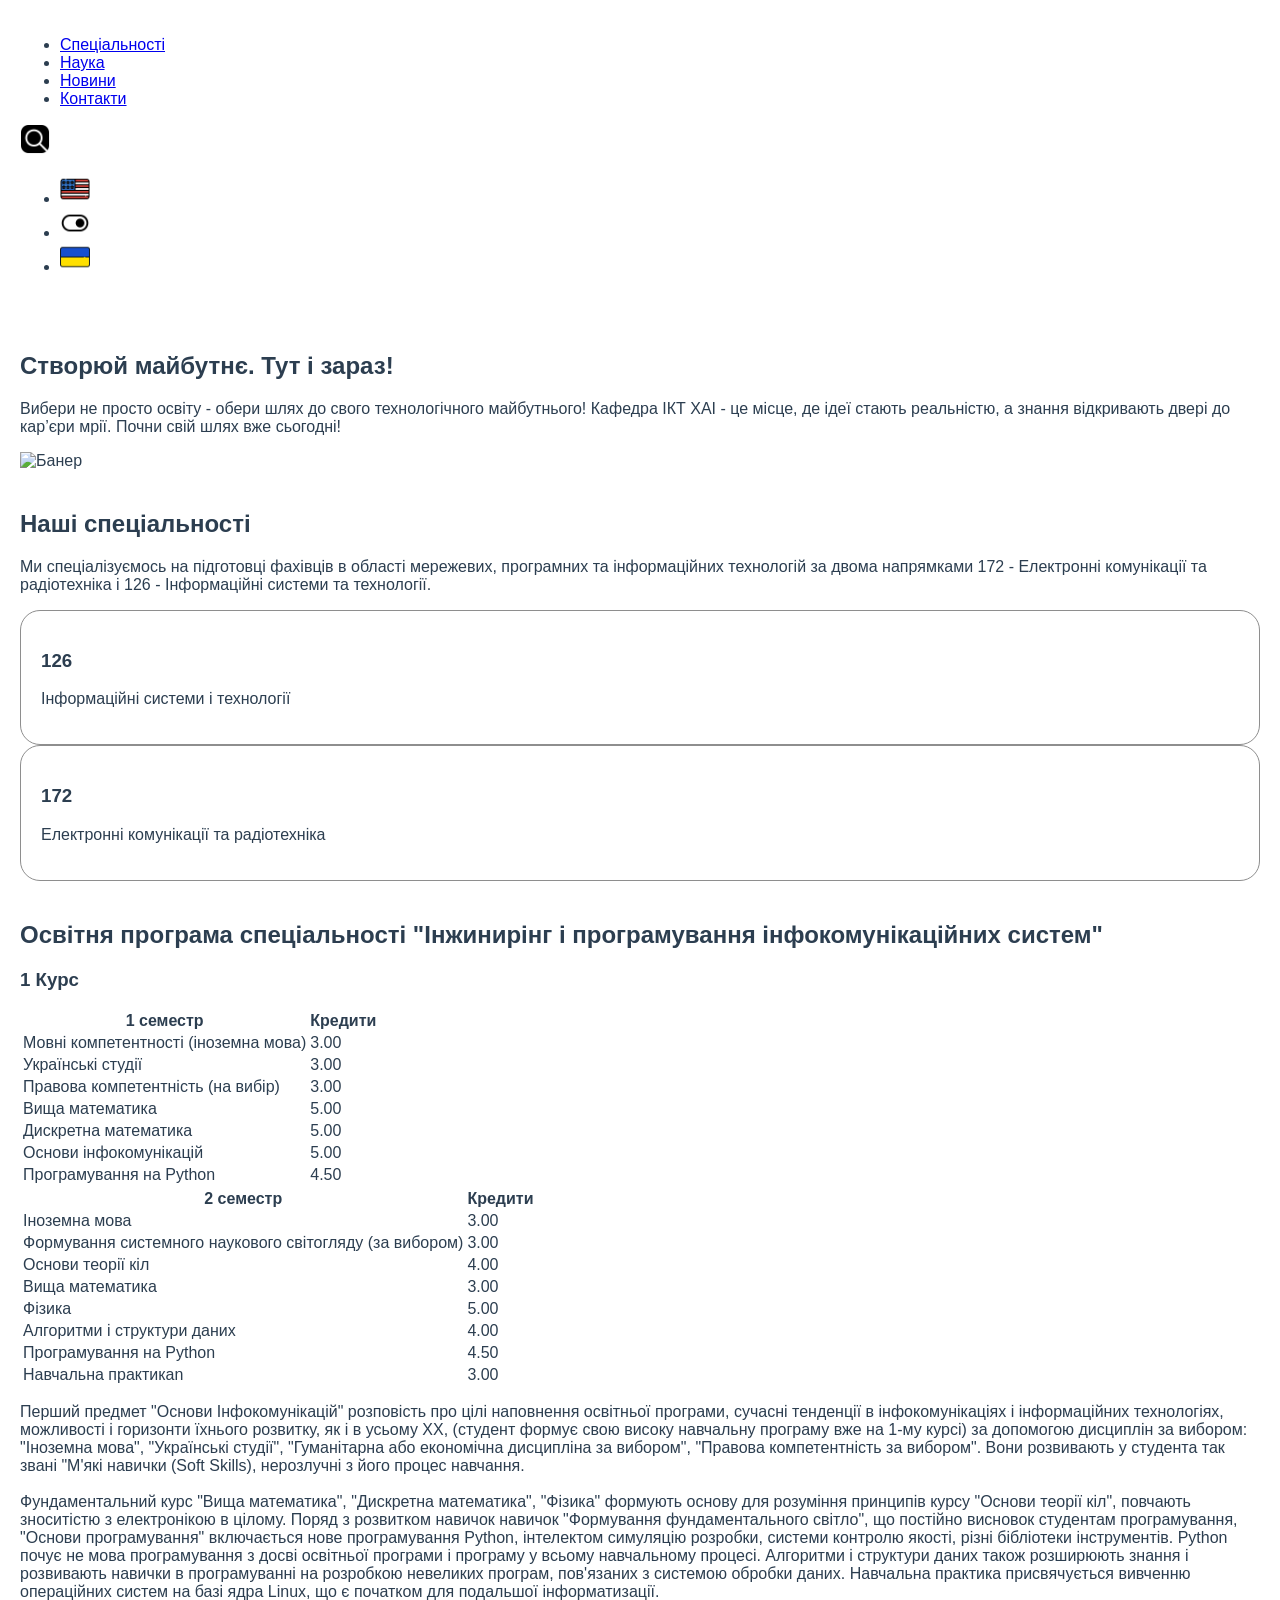
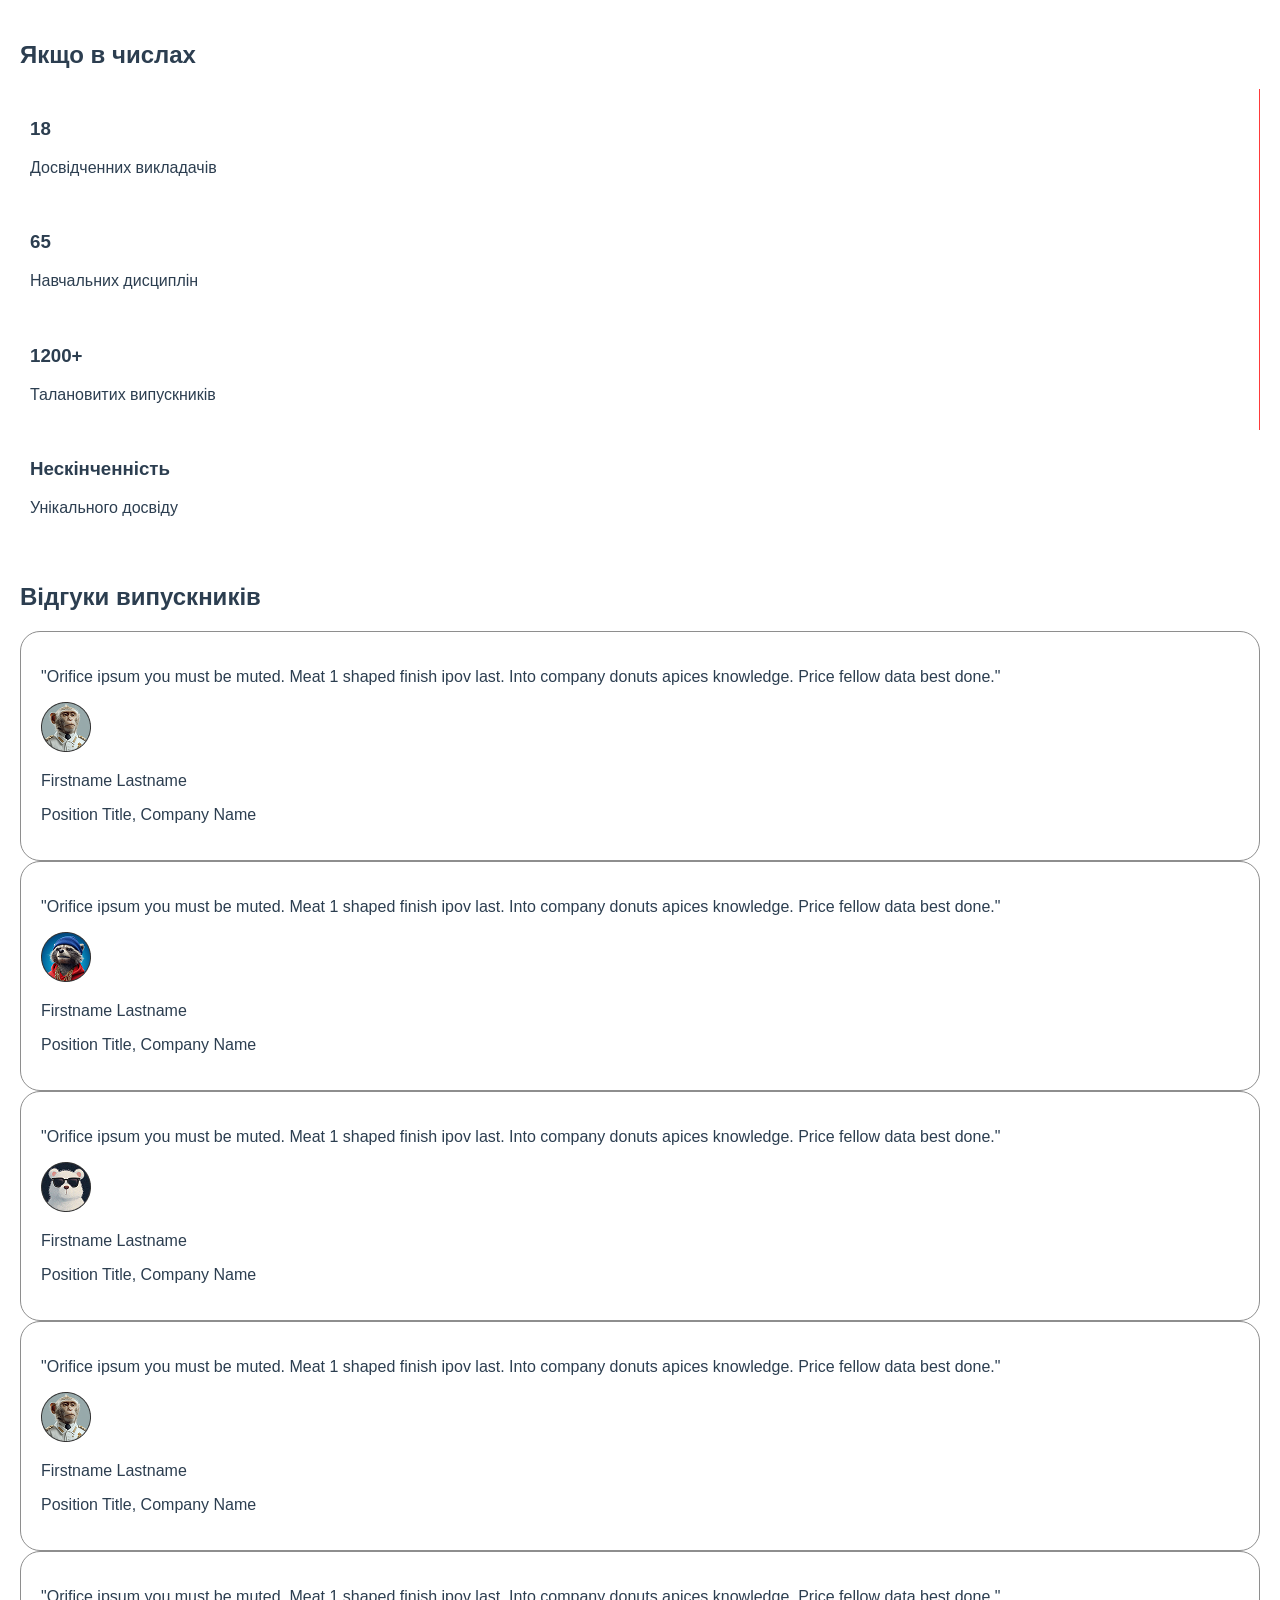
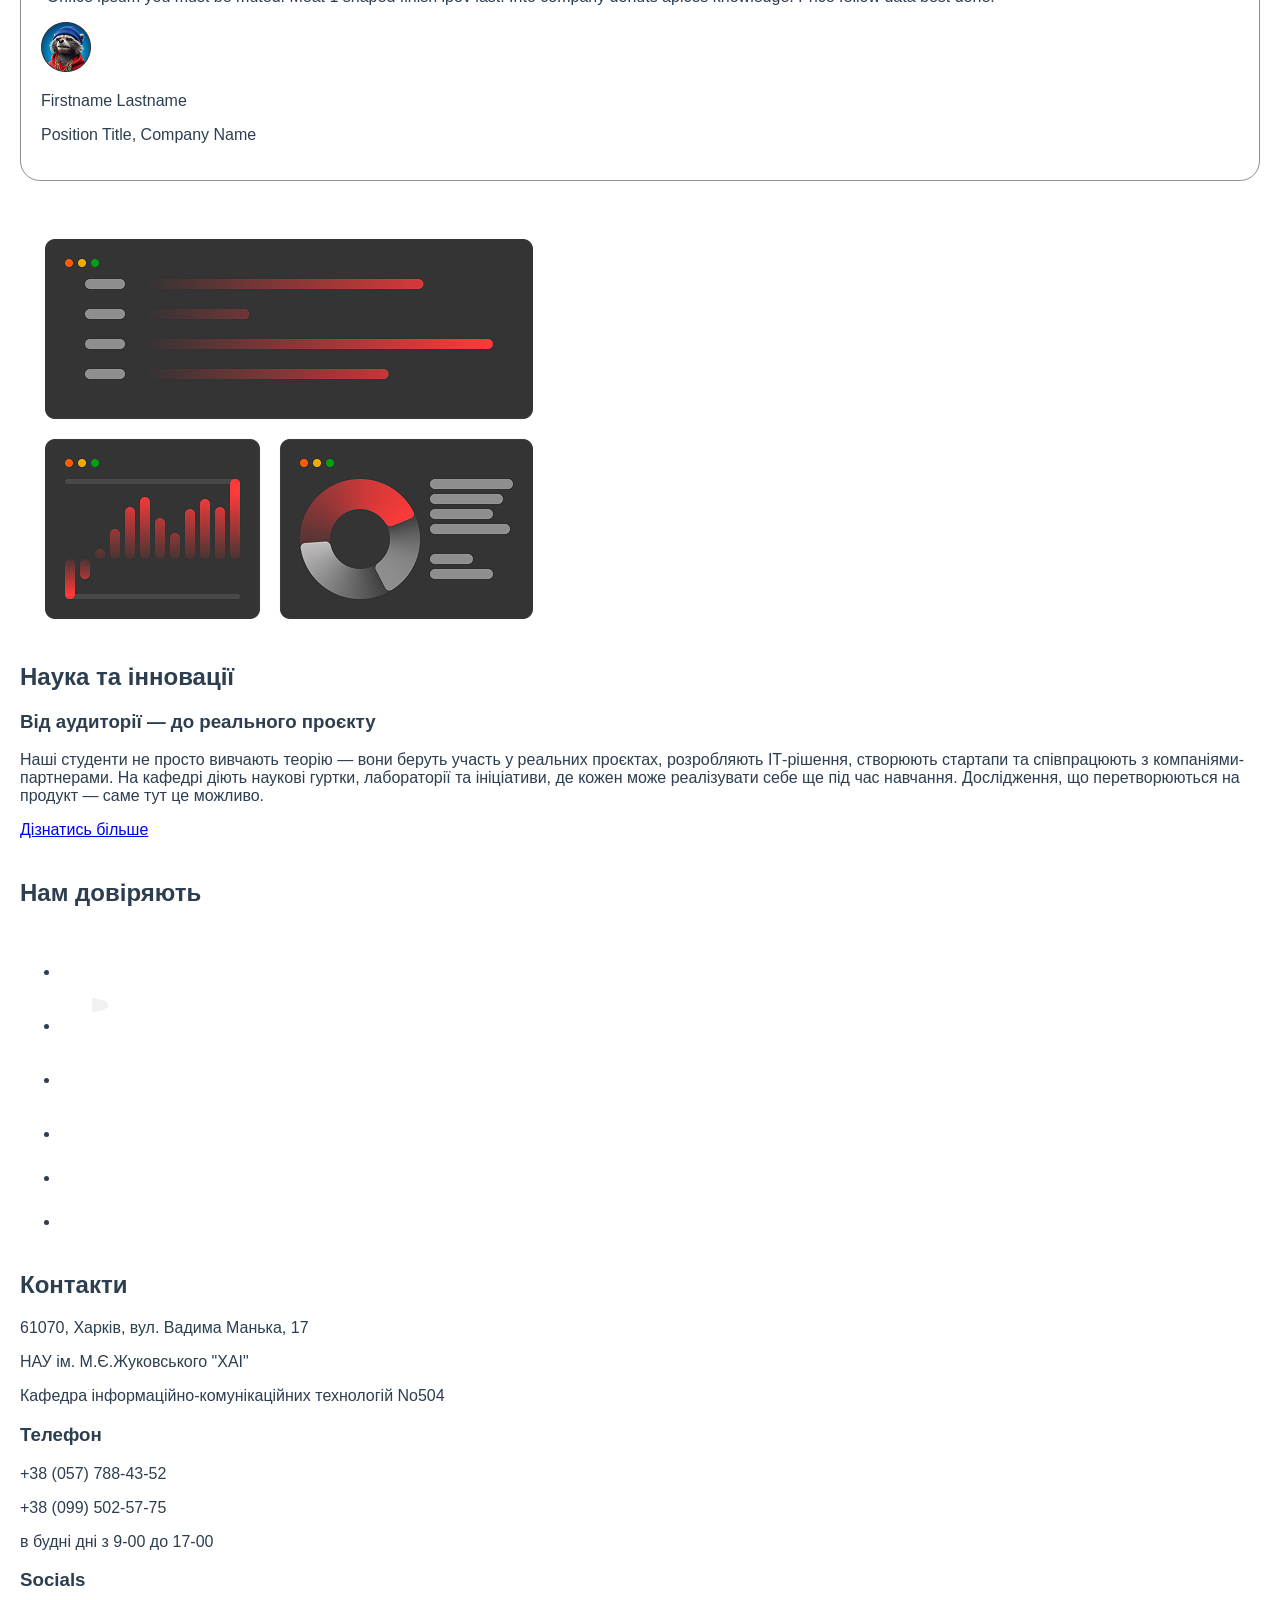
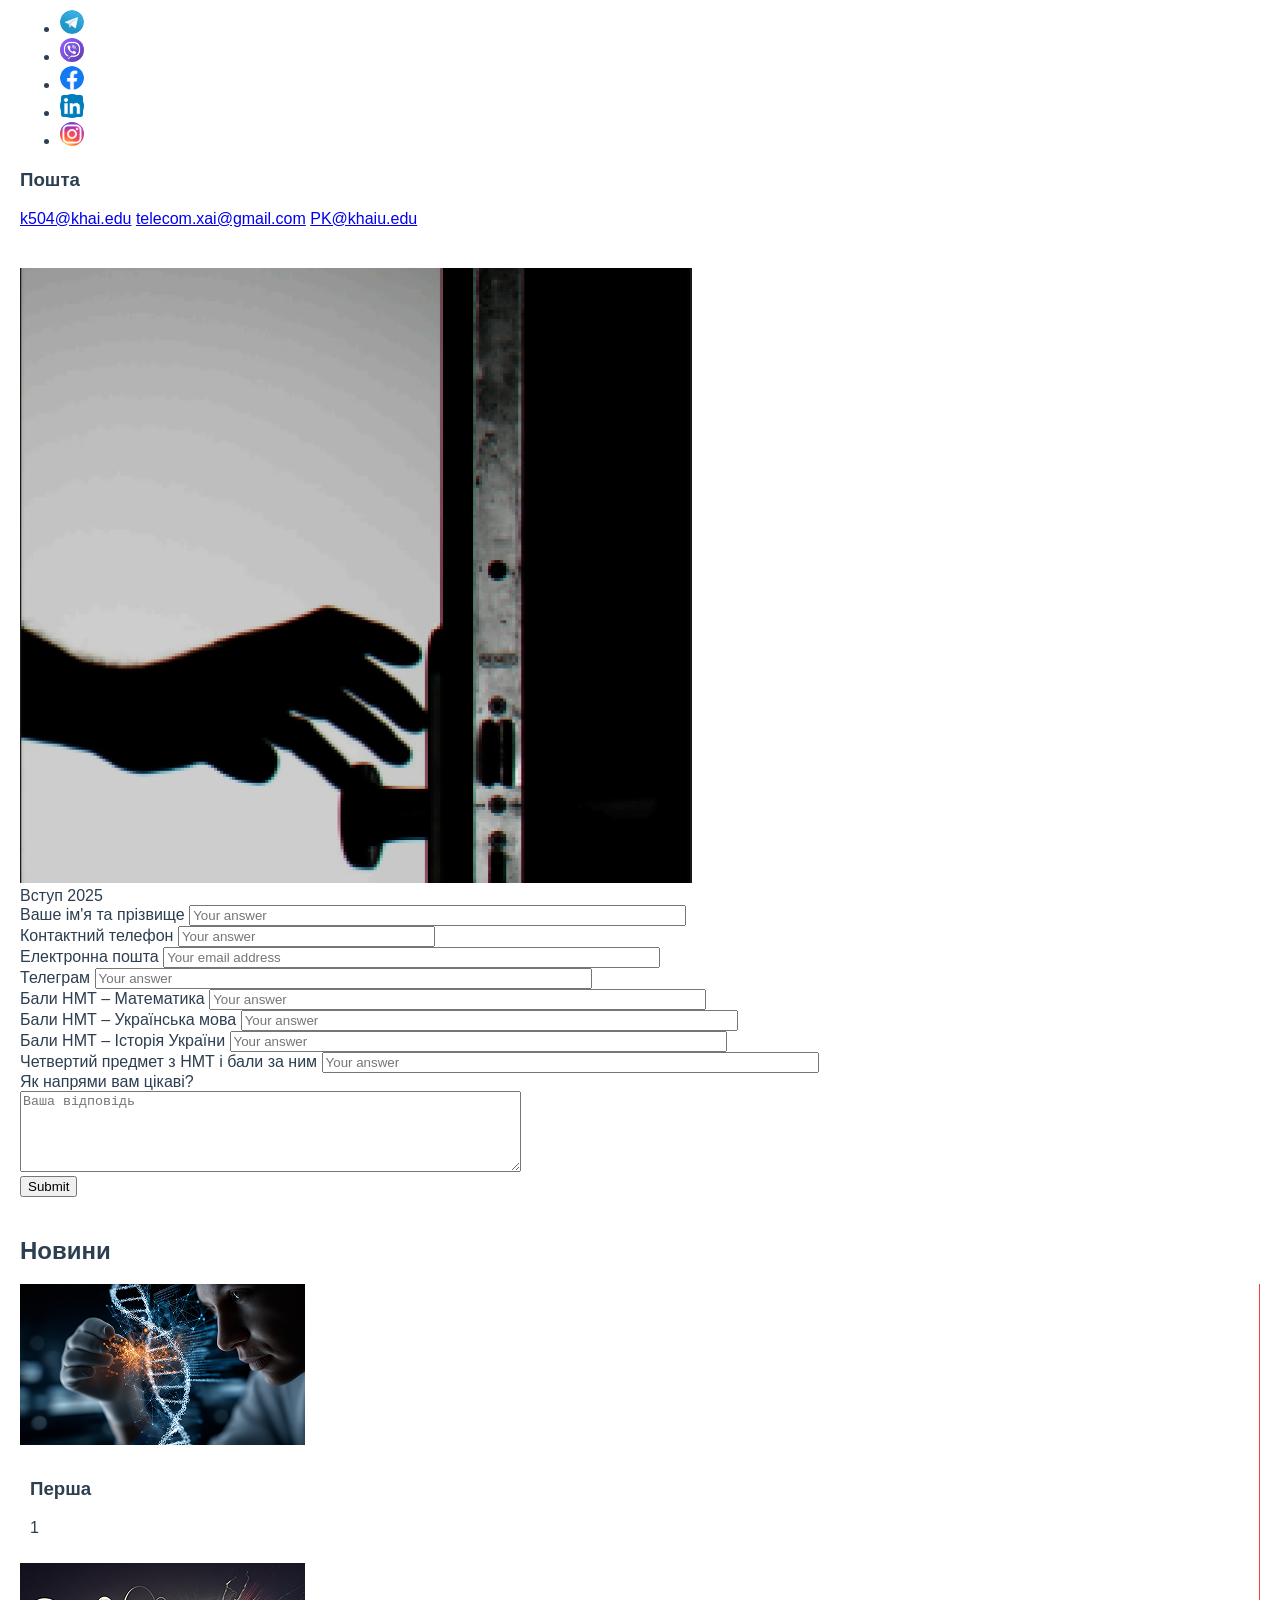
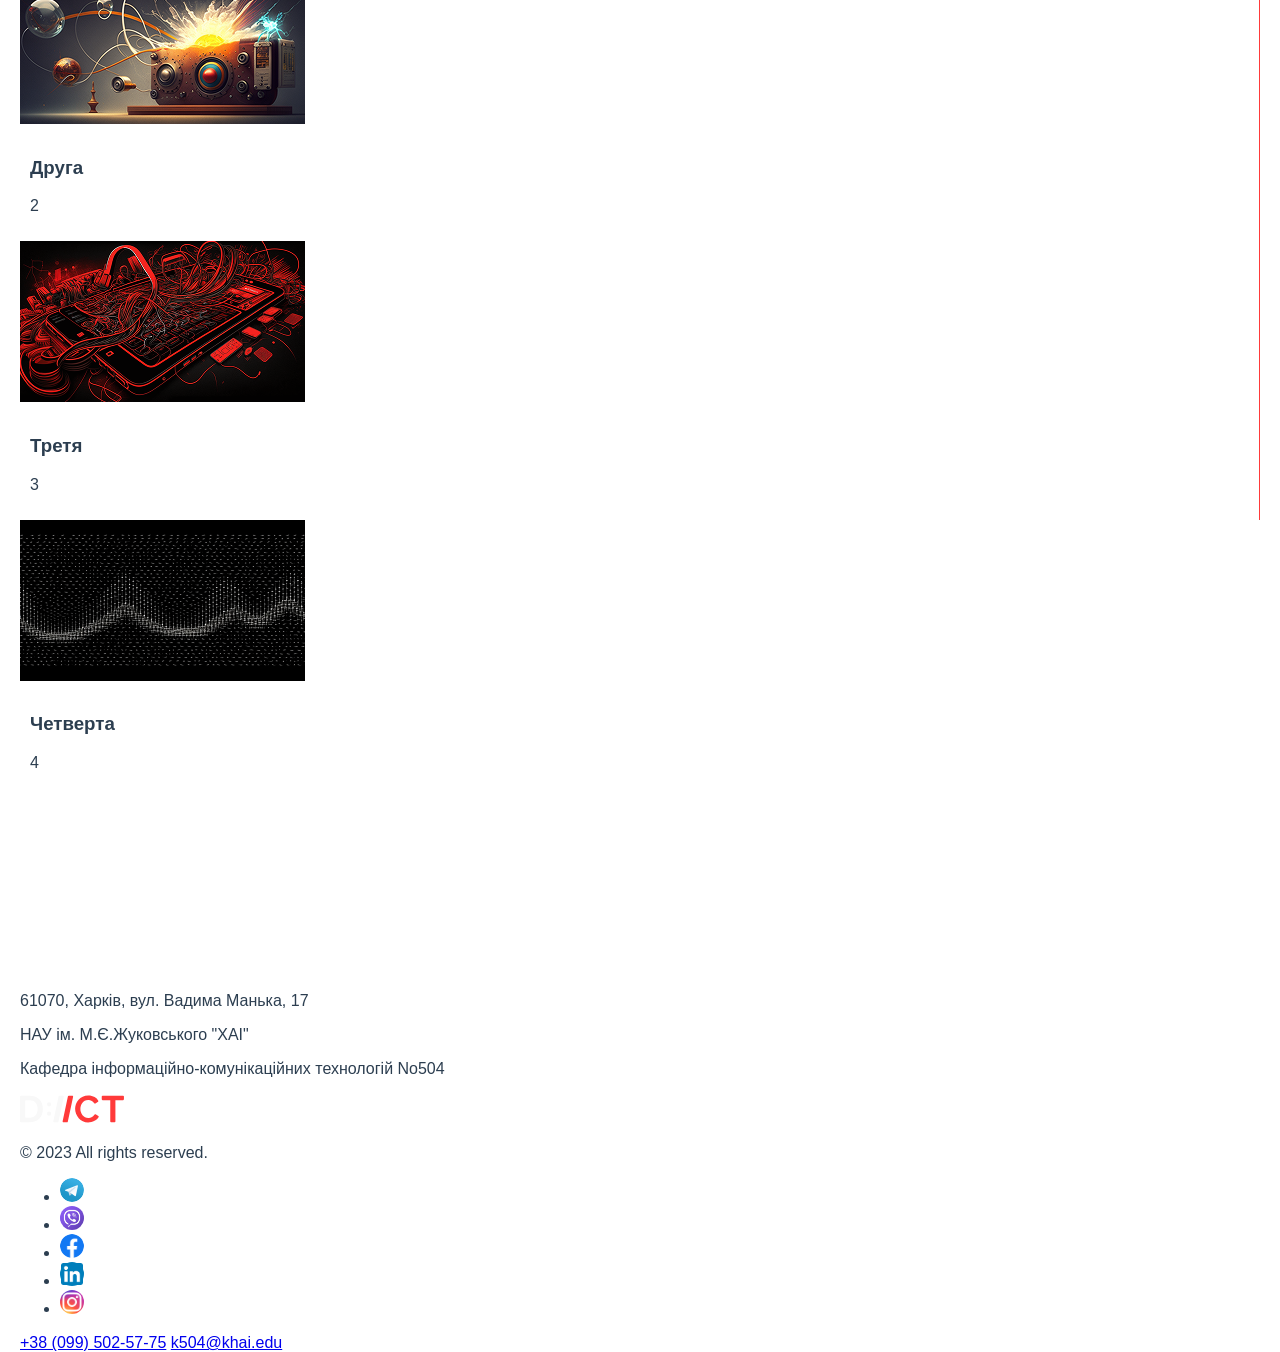
==== index.html @ bdfa3688 "SASS structure implenemted" ====
<!doctype html>
<html lang="en">
<head>
    <meta charset="UTF-8">
    <meta name="viewport"
          content="width=device-width, user-scalable=no, initial-scale=1.0, maximum-scale=1.0, minimum-scale=1.0">
    <meta http-equiv="X-UA-Compatible" content="ie=edge">
    <title>Homepage | Department of Information and Communication Technologies </title>
<!--    <link rel="stylesheet" href="css/style.css">-->
    <link rel="stylesheet" href="css/main.css">
</head>
<body>
    <header>
        <nav class="main-nav">
            <ul class="nav-menu">
                <li class="nav-item"><a href="#specialties">Спеціальності</a></li>
                <li class="nav-item"><a href="#science">Наука</a></li>
                <li class="nav-item"><a href="#news">Новини</a></li>
                <li class="nav-item"><a href="#contact">Контакти</a></li>
            </ul>
        </nav>
        <div class="header-controls">
            <img src="images/search.png" alt="Пошук" title="Пошук" class="icon-search" width="30" height="30">
            <div class="language-switcher">
                <ul class="language-switcher">
                    <li class="eng"><a href="#"><img src="images/eng.png" alt="Англійська" title="Англійська" class="lang-eng" width="30" height="30"></a></li>
                    <li class="switcher"><a href="#"><img src="images/toggle.png" alt="Перемикач" title="Перемикач" class="lang-button" width="30" height="30"></a></li>
                    <li class="ukr"><a href="#"><img src="images/ukr.png" alt="Українська" title="Українська" class="lang-ukr" width="30" height="30"></a></li>
                </ul>
            </div>
        </div>
    </header>
    <script src="js/main.js"></script>
    <main>
        <section id="banner" class="banner-section">
            <h1 class="banner-title">Створюй майбутнє. Тут і зараз!</h1>
            <p class="banner-text">
                Вибери не просто освіту - обери шлях до свого технологічного майбутнього!
                Кафедра ІКТ ХАІ - це місце, де ідеї
                стають реальністю, а знання відкривають двері до кар’єри мрії. Почни свій
                шлях вже сьогодні!
            </p>
            <img src="images/banner.png" alt="Банер" title="Банер" class="banner-image">
        </section>

        <section id="specialties" class="specialties-section">
            <h2 class="section-title">Наші спеціальності</h2>
            <p class="section-text">
                Ми спеціалізуємось на підготовці фахівців в області мережевих, програмних
                та інформаційних технологій за двома
                напрямками 172 - Електронні комунікації та радіотехніка і 126 -
                Інформаційні системи та технології.
            </p>
            <div class="cards-wrapper">
                <div class="card">
                    <h3 class="specialty-number">126</h3>
                    <p class="specialty-name">Інформаційні системи і технології</p>
                </div>
                <div class="card">
                    <h3 class="specialty-number">172</h3>
                    <p class="specialty-name">Електронні комунікації та радіотехніка</p>
                </div>
            </div>
        </section>

        <section id="program" class="program-section">
            <h2>Освітня програма спеціальності "Інжинирінг і програмування інфокомунікаційних систем"</h2>
            <h3>1 Курс</h3>
            <div class="table-wrapper">
                <table>
                    <thead>
                    <tr>
                        <th>1 семестр</th>
                        <th>Кредити</th>
                    </tr>
                    </thead>
                    <tbody>
                        <tr>
                            <td>Мовні компетентності (іноземна мова)</td>
                            <td>3.00</td>
                        </tr>
                        <tr>
                            <td>Українські студії</td>
                            <td>3.00</td>
                        </tr>
                        <tr>
                            <td>Правова компетентність (на вибір)</td>
                            <td>3.00</td>
                        </tr>
                        <tr>
                            <td>Вища математика</td>
                            <td>5.00</td>
                        </tr>
                        <tr>
                            <td>Дискретна математика</td>
                            <td>5.00</td>
                        </tr>
                        <tr>
                            <td>Основи інфокомунікацій</td>
                            <td>5.00</td>
                        </tr>
                        <tr>
                            <td>Програмування на Python</td>
                            <td>4.50</td>
                        </tr>
                    </tbody>
                </table>
                <table>
                    <thead>
                    <tr>
                        <th>2 семестр</th>
                        <th>Кредити</th>
                    </tr>
                    </thead>
                    <tbody>
                    <tr>
                        <td>Іноземна мова</td>
                        <td>3.00</td>
                    </tr>
                    <tr>
                        <td>Формування системного наукового світогляду (за вибором)</td>
                        <td>3.00</td>
                    </tr>
                    <tr>
                        <td>Основи теорії кіл</td>
                        <td>4.00</td>
                    </tr>
                    <tr>
                        <td>Вища математика</td>
                        <td>3.00</td>
                    </tr>
                    <tr>
                        <td>Фізика</td>
                        <td>5.00</td>
                    </tr>
                    <tr>
                        <td>Алгоритми і структури даних</td>
                        <td>4.00</td>
                    </tr>
                    <tr>
                        <td>Програмування на Python</td>
                        <td>4.50</td>
                    </tr>
                    <tr>
                        <td>Навчальна практикаn</td>
                        <td>3.00</td>
                    </tr>
                    </tbody>
                </table>
            </div>
            <div class="program-text-wrapper">
                <p> Перший предмет "Основи Інфокомунікацій" розповість про цілі наповнення освітньої програми,
                    сучасні тенденції в інфокомунікаціях і інформаційних технологіях, можливості і горизонти їхнього
                    розвитку, як і в усьому ХХ, (студент формує свою високу навчальну програму вже на 1-му курсі) за
                    допомогою дисциплін за вибором: "Іноземна мова", "Українські студії", "Гуманітарна або економічна
                    дисципліна за вибором", "Правова компетентність за вибором". Вони розвивають у студента так звані
                    "М'які навички (Soft Skills), нерозлучні з його процес навчання.
                    <br><br>
                    Фундаментальний курс "Вища математика", "Дискретна математика", "Фізика" формують
                    основу для розуміння принципів курсу "Основи теорії кіл", повчають зноситістю з
                    електронікою в цілому. Поряд з розвитком навичок навичок "Формування фундаментального світло",
                    що постійно висновок студентам програмування, "Основи програмування" включається нове
                    програмування Python, інтелектом симуляцію розробки, системи контролю якості, різні
                    бібліотеки інструментів. Python почує не мова програмування з досві освітньої
                    програми і програму у всьому навчальному процесі. Алгоритми і структури даних також
                    розширюють знання і розвивають навички в програмуванні на розробкою невеликих програм,
                    пов'язаних з системою обробки даних. Навчальна практика присвячується вивченню
                    операційних систем на базі ядра Linux, що є початком для подальшої інформатизації.
            </div>
        </section>

        <section id="in-numbers" class="in-numbers-section">
            <h2 class="section-title">Якщо в числах</h2>
            <div class="cards-wrapper">
                <div class="card">
                    <h3 class="in-number-value">18</h3>
                    <p class="in-number-text">Досвідченних викладачів</p>
                </div>
                <div class="card">
                    <h3 class="in-number-value">65</h3>
                    <p class="in-number-text">Навчальних дисциплін</p>
                </div>
                <div class="card">
                    <h3 class="in-number-value">1200+</h3>
                    <p class="in-number-text">Талановитих випускників</p>
                </div>
                <div class="card">
                    <h3 class="in-number-value">Нескінченність</h3>
                    <p class="in-number-text">Унікального досвіду</p>
                </div>
            </div>
        </section>

        <section id="testimonials" class="testimonials-section">
            <h2 class="section-title">Відгуки випускників</h2>
            <div class="cards-wrapper">
                <div class="card">
                    <p class="review-text">"Orifice ipsum you must be muted. Meat 1 shaped finish ipov last. Into company donuts apices knowledge. Price fellow data best done."</p>
                    <div class="reviewer-info">
                        <img src="images/feedback-1.png" alt="Аватар 1" class="reviewer-avatar">
                        <div class="reviewer-details">
                            <p class="reviewer-name">Firstname Lastname</p>
                            <p class="reviewer-position">Position Title, Company Name</p>
                        </div>
                    </div>
                </div>
                <div class="card">
                    <p class="review-text">"Orifice ipsum you must be muted. Meat 1 shaped finish ipov last. Into company donuts apices knowledge. Price fellow data best done."</p>
                    <div class="reviewer-info">
                        <img src="images/feedback-2.png" alt="Аватар 2" class="reviewer-avatar">
                        <div class="reviewer-details">
                            <p class="reviewer-name">Firstname Lastname</p>
                            <p class="reviewer-position">Position Title, Company Name</p>
                        </div>
                    </div>
                </div>
                <div class="card">
                    <p class="review-text">"Orifice ipsum you must be muted. Meat 1 shaped finish ipov last. Into company donuts apices knowledge. Price fellow data best done."</p>
                    <div class="reviewer-info">
                        <img src="images/feedback-3.png" alt="Аватар 3" class="reviewer-avatar">
                        <div class="reviewer-details">
                            <p class="reviewer-name">Firstname Lastname</p>
                            <p class="reviewer-position">Position Title, Company Name</p>
                        </div>
                    </div>
                </div>
                <div class="card">
                    <p class="review-text">"Orifice ipsum you must be muted. Meat 1 shaped finish ipov last. Into company donuts apices knowledge. Price fellow data best done."</p>
                    <div class="reviewer-info">
                        <img src="images/feedback-1.png" alt="Аватар 4" class="reviewer-avatar">
                        <div class="reviewer-details">
                            <p class="reviewer-name">Firstname Lastname</p>
                            <p class="reviewer-position">Position Title, Company Name</p>
                        </div>
                    </div>
                </div>
                <div class="card">
                    <p class="review-text">"Orifice ipsum you must be muted. Meat 1 shaped finish ipov last. Into company donuts apices knowledge. Price fellow data best done."</p>
                    <div class="reviewer-info">
                        <img src="images/feedback-2.png" alt="Аватар 5" class="reviewer-avatar">
                        <div class="reviewer-details">
                            <p class="reviewer-name">Firstname Lastname</p>
                            <p class="reviewer-position">Position Title, Company Name</p>
                        </div>
                    </div>
                </div>

            </div>
        </section>

        <section id="science" class="science-section">
            <div class="image-container">
                <img src="images/science.png" alt="science" class="science-image">
            </div>
            <div class="science-container">
                <h2 class="section-title">Наука та інновації</h2>
                <h3 class="section-subtitle">Від аудиторії — до реального проєкту</h3>
                <p class="section-text">
                    Наші студенти не просто вивчають теорію — вони беруть участь у реальних
                    проєктах, розробляють ІТ-рішення,
                    створюють стартапи та співпрацюють з компаніями-партнерами. На кафедрі
                    діють наукові гуртки, лабораторії та
                    ініціативи, де кожен може реалізувати себе ще під час навчання.
                    Дослідження, що перетворюються на продукт —
                    саме тут це можливо.
                </p>
                <div class="cta-button-container">
                    <a href="index.html">Дізнатись більше</a>
                </div>
            </div>
        </section>

        <section id="trust-us" class="trust-us-section">
            <h2 class="section-title">Нам довіряють</h2>
            <ul class="trust-us-logos">
                <li><a href><img src="images/nix.svg" alt="nix logo" title="Логотип nix"></a></li>
                <li><a href><img src="images/sigma.svg" alt="sigma logo" title="Логотип sigma"></a></li>
                <li><a href><img src="images/gl.svg" alt="gl logo" title="Логотип gl"></a></li>
                <li><a href><img src="images/epam.svg" alt="epam logo" title="Логотип epam"></a></li>
                <li><a href><img src="images/softserve.svg" alt="softserve logo" title="Логотип softserve"></a></li>
                <li><a href><img src="images/dataart.svg" alt="dataart logo" title="Логотип dataart"></a></li>
            </ul>
        </section>

        <section id="contact" class="contact-section">
            <h2 class="section-title">Контакти</h2>
            <div class="contact-container">
                <div class="address">
                    <p>61070, Харків, вул. Вадима Манька, 17</p>
                    <p>НАУ ім. М.Є.Жуковського "ХАІ"</p>
                    <p>Кафедра інформаційно-комунікаційних технологій No504</p>
                </div>
                <div class="contact-details">
                    <div class="phones">
                        <h3 class="contact-heading">Телефон</h3>
                        <p>+38 (057) 788-43-52</p>
                        <p>+38 (099) 502-57-75</p>
                        <p>в будні дні з 9-00 до 17-00</p>
                    </div>
                    <div class="social">
                        <h3 class="contact-heading">Socials</h3>
                        <ul class="social-links">
                            <li class="telegram"><a><img src="images/telegram.svg" alt="telegram" title="Телеграм" class="social-icon"></a></li>
                            <li class="viber"><a><img src="images/viber.svg" alt="viber" title="Вайбер" class="social-icon"></a></li>
                            <li class="fb"><a><img src="images/fb.svg" alt="facebook" title="Фейсбук" class="social-icon"></a></li>
                            <li class="in"><a><img src="images/in.svg" alt="in" title="LinkedIn" class="social-icon"></a></li>
                            <li class="instagram"><a><img src="images/instagram.svg" alt="instagram" title="Інстаграм" class="social-icon"></a></li>
                        </ul>
                    </div>
                    <div class="emails">
                        <h3 class="contact-heading">Пошта</h3>
                        <a href="mailto:k504@khai.edu" class="contact-link">k504@khai.edu</a>
                        <a href="mailto:telecom.хаі@gmail.com" class="contact-link">telecom.хаі@gmail.com</a>
                        <a href="mailto:PK@khaiu.edu" class="contact-link">PK@khaiu.edu</a>
                    </div>
                </div>
            </div>
        </section>

        <section id="form" class="form-section">
            <div class="image-wrapper">
                <img src="images/form-img.png" alt="form image" class="form-image">
            </div>
            <div class="form-wrapper">
                <div class="form-title">Вступ 2025</div>
                <form class="webform-submission-form">

                    <div class="form-item form-type-textfield">
                        <label for="edit-first-name-last-name">Ваше ім'я та прізвище</label>
                        <input type="text" id="edit-first-name-last-name" name="first-name-last-name" value="" size="60" maxlength="255" placeholder="Your answer" class="form-text required" required="required" aria-required="true">
                    </div>

                    <div class="form-item">
                        <label for="phone">Контактний телефон</label>
                        <input type="text" id="phone" name="phone" value="" size="30" maxlength="128" placeholder="Your answer" class="form-text" required="required" aria-required="true">
                    </div>

                    <div class="form-item">
                        <label for="email">Електронна пошта</label>
                        <input type="email" id="email" name="email" value="" size="60" maxlength="255" placeholder="Your email address" class="form-text" required="required" aria-required="true">
                    </div>

                    <div class="form-item">
                        <label for="telegram">Телеграм</label>
                        <input type="text" id="telegram" name="telegram" value="" size="60" maxlength="255" placeholder="Your answer" class="form-text" required="required" aria-required="true">
                    </div>

                    <div class="form-item">
                        <label for="nmt_math">Бали НМТ – Математика</label>
                        <input type="text" id="nmt_math" name="nmt_math" value="" size="60" maxlength="255" placeholder="Your answer" class="form-text" required="required" aria-required="true">
                    </div>

                    <div class="form-item">
                        <label for="nmt_ukr">Бали НМТ – Українська мова</label>
                        <input type="text" id="nmt_ukr" name="nmt_ukr" value="" size="60" maxlength="255" placeholder="Your answer" class="form-text" required="required" aria-required="true">
                    </div>

                    <div class="form-item">
                        <label for="nmt_hist">Бали НМТ – Історія України</label>
                        <input type="text" id="nmt_hist" name="nmt_hist" value="" size="60" maxlength="255" placeholder="Your answer" class="form-text" required="required" aria-required="true">
                    </div>

                    <div class="form-item">
                        <label for="nmt_choice">Четвертий предмет з НМТ і бали за ним</label>
                        <input type="text" id="nmt_choice" name="nmt_choice" value="" size="60" maxlength="255" placeholder="Your answer" class="form-text" required="required" aria-required="true">
                    </div>

                    <div class="form-item form-type-textarea" style="border-bottom: none;">
                        <label for="edit-napryami">Як напрями вам цікаві?</label>
                        <div class="textarea-container">
                            <textarea id="edit-napryami" name="napryami" placeholder="Ваша відповідь" rows="5" cols="60" class="form-textarea resize-vertical" aria-required="false"></textarea>
                        </div>
                    </div>
                    <div>
                        <input class="button form-submit" type="submit" value="Submit">
                    </div>
                </form>
            </div>
        </section>

        <section id="news" class="news-section">
            <h2 class="section-title">Новини</h2>
            <div class="news-cards">

                <div class="news-card">
                    <img src="images/image%201.png" alt="1" title="1">
                    <div class="content-wrapper">
                        <h3 class="news-title">Перша</h3>
                        <p class="news-text">1</p>
                    </div>
                </div>

                <div class="news-card">
                    <img src="images/image%202.png" alt="2" title="2">
                    <div class="content-wrapper">
                        <h3 class="news-title">Друга</h3>
                        <p class="news-text">2</p>
                    </div>
                </div>

                <div class="news-card">
                    <img src="images/image%203.png" alt="3" title="3">
                    <div class="content-wrapper">
                        <h3 class="news-title">Третя</h3>
                        <p class="news-text">3</p>
                    </div>
                </div>

                <div class="news-card">
                    <img src="images/image%204.png" alt="4" title="4">
                    <div class="content-wrapper">
                        <h3 class="news-title">Четверта</h3>
                        <p class="news-text">4</p>
                    </div>
                </div>

            </div>
            <div class="media-container">
                <video autoplay class="news-video">
                    <source src="media/expl_MP4.mp4" type="video/mp4">
                    Ваш браузер не підтримує відтворення відео.
                </video>
            </div>
        </section>
    </main>

    <footer>
        <div class="footer-container">
            <div class="footer-block address-block">
                <p>61070, Харків, вул. Вадима Манька, 17</p>
                <p>НАУ ім. М.Є.Жуковського "ХАІ"</p>
                <p>Кафедра інформаційно-комунікаційних технологій No504</p>
            </div>
            <div class="footer-block logo-block">
                <img src="images/logo.svg" alt="Логотип DICT" title="Логотип кафедри ІКТ" class="footer-logo">
                <p class="copyright">© 2023 All rights reserved.</p>
                <div class="footer-social-links">
                    <ul>
                        <li class="telegram"><a><img src="images/telegram.svg" alt="telegram" title="Телеграм" class="social-icon"></a></li>
                        <li class="viber"><a><img src="images/viber.svg" alt="viber" title="Вайбер" class="social-icon"></a></li>
                        <li class="fb"><a><img src="images/fb.svg" alt="facebook" title="Фейсбук" class="social-icon"></a></li>
                        <li class="in"><a><img src="images/in.svg" alt="in" title="LinkedIn" class="social-icon"></a></li>
                        <li class="instagram"><a><img src="images/instagram.svg" alt="instagram" title="Інстаграм" class="social-icon"></a></li>
                    </ul>
                </div>
            </div>
            <div class="footer-block contact-block">
                <a href="tel:+380995025775" class="footer-phone-link">+38 (099) 502-57-75</a>
                <a href="mailto:k504@khai.edu" class="footer-email-link">k504@khai.edu</a>
            </div>
        </div>
    </footer>
</body>
</html>
---- css/style.css ----
body {
    font-family: Arial, sans-serif;
    background-color: #8E8E8E;
    color: #FFF;
    max-width: 80em;
    margin: 0 auto;
    padding: 0 16px;
}

header {
    padding: 20px 0;
}

section {
    margin: 40px 0;
}

.specialty-card {
    padding: 20px;
    border: 1px solid #8E8E8E;
    border-radius: 20px;
}

.in-numbers-card {
    padding: 10px;
}

.in-numbers-card:not(:last-child) {
    border-left: 1px solid #FF3A3A;
}

.review-card {
    padding: 20px;
    border: 1px solid #8E8E8E;
    border-radius: 20px;
}

.news-card:not(:last-child) {
    border-left: 1px solid #FF3A3A;
}

.news-card .news-content {
    padding: 10px;
}

footer {
    padding: 40px 0;
}
---- css/main.css ----
body {
  font-family: "Open Sans", sans-serif;
  color: #2c3e50;
  max-width: 80em;
  margin: 0 auto;
  padding: 0 20px;
}

section {
  margin: 40px 0;
}

header {
  padding: 20px 0;
}

#testimonials .cards-wrapper .card {
  padding: 20px;
  border-radius: 20px;
  border: 1px solid #8e8e8e;
}

#in-numbers .cards-wrapper .card {
  padding: 10px;
  border-right: 1px solid #FF3A3A;
}
#in-numbers .cards-wrapper .card:last-child {
  border-right: none;
}

#news .news-cards .news-card {
  border-right: 1px solid #FF3A3A;
}
#news .news-cards .news-card:last-child {
  border-right: none;
}
#news .news-cards .news-card .content-wrapper {
  padding: 10px;
}

#specialties .cards-wrapper .card {
  padding: 20px;
  border-radius: 20px;
  border: 1px solid #8e8e8e;
}

/*# sourceMappingURL=main.css.map */
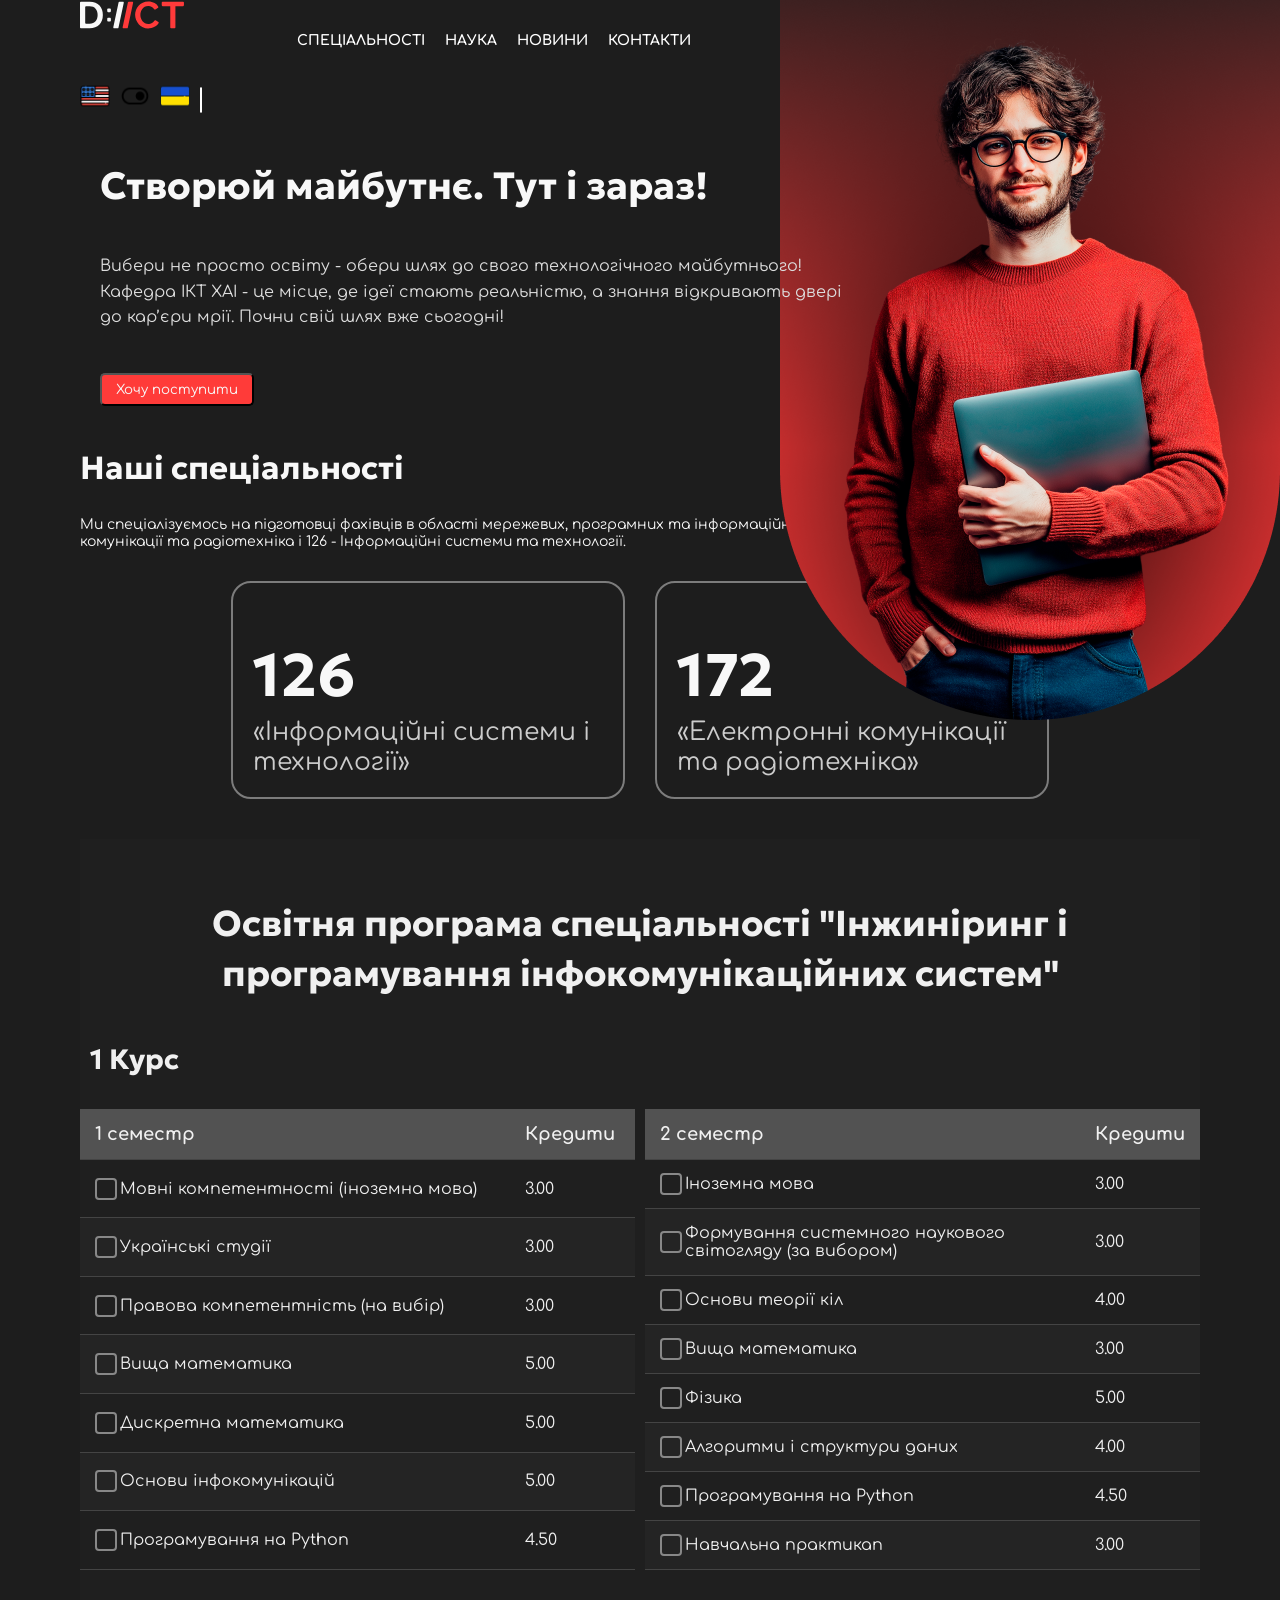
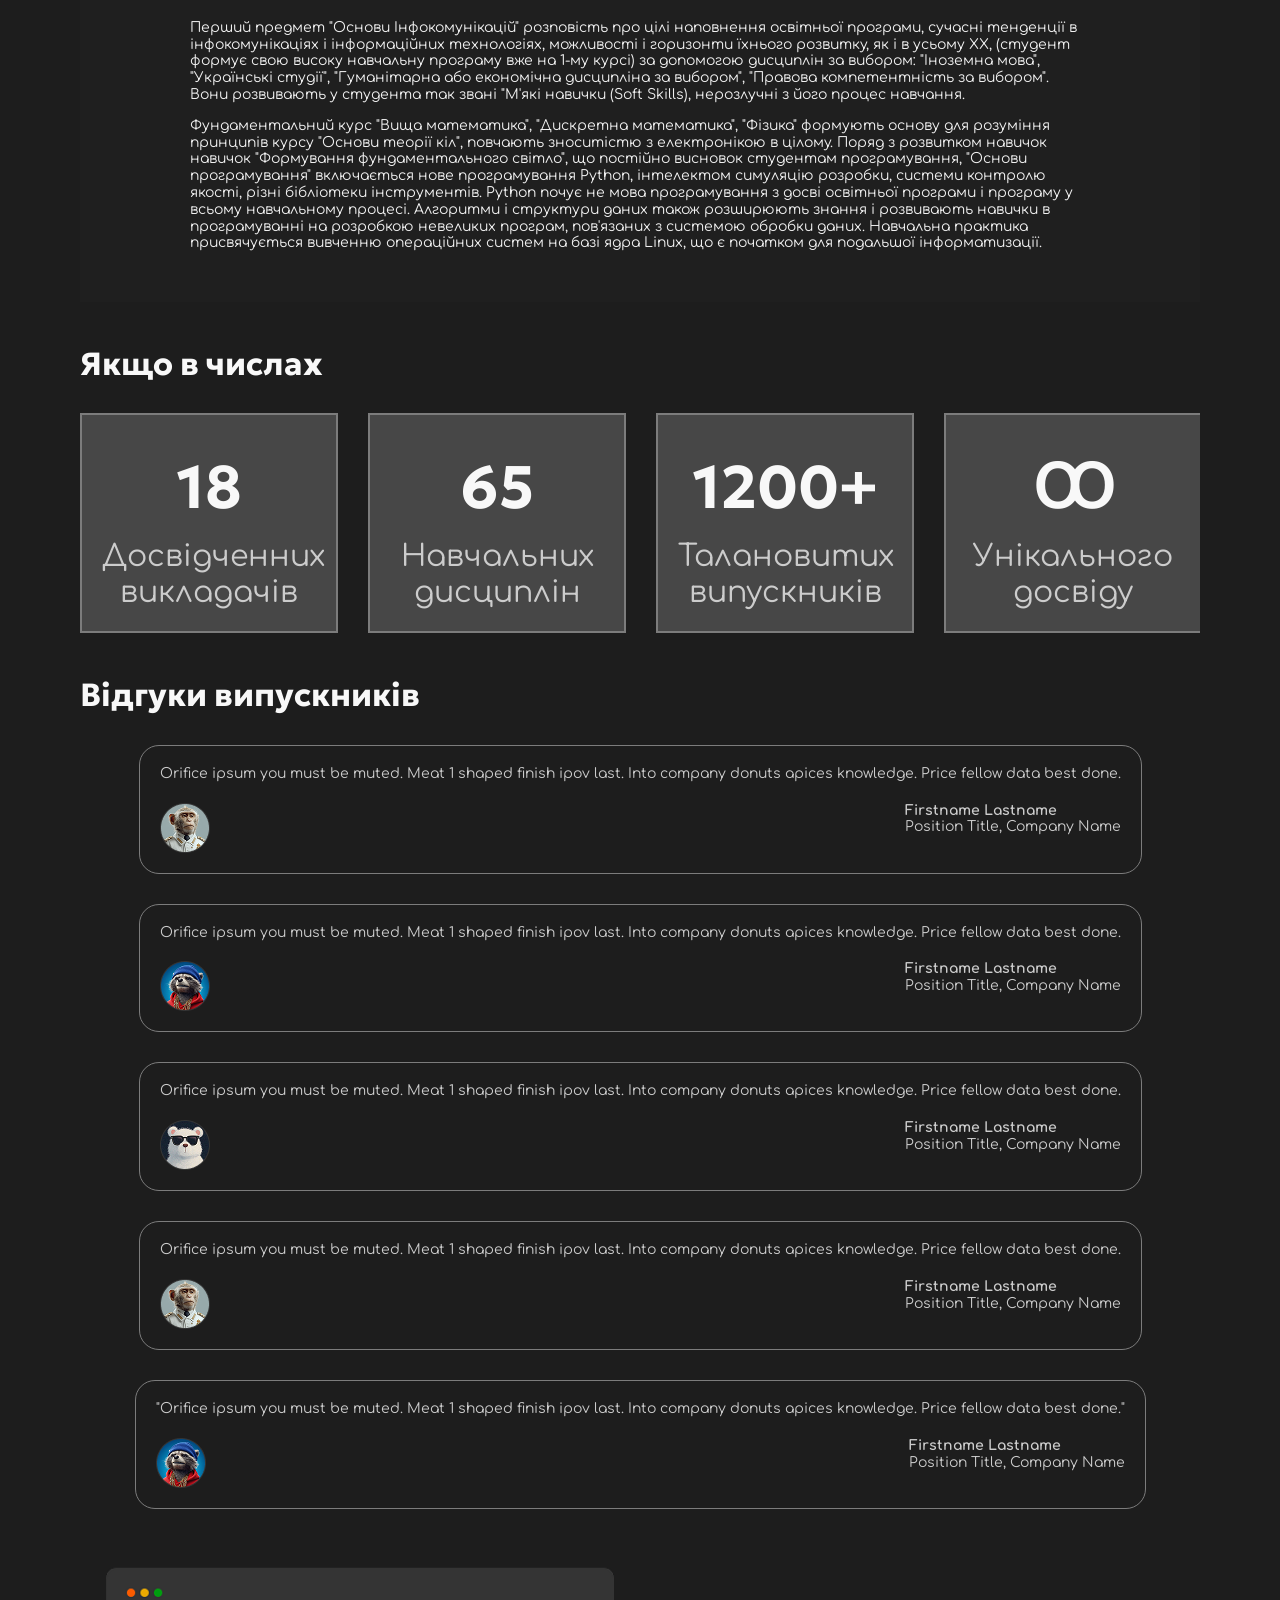
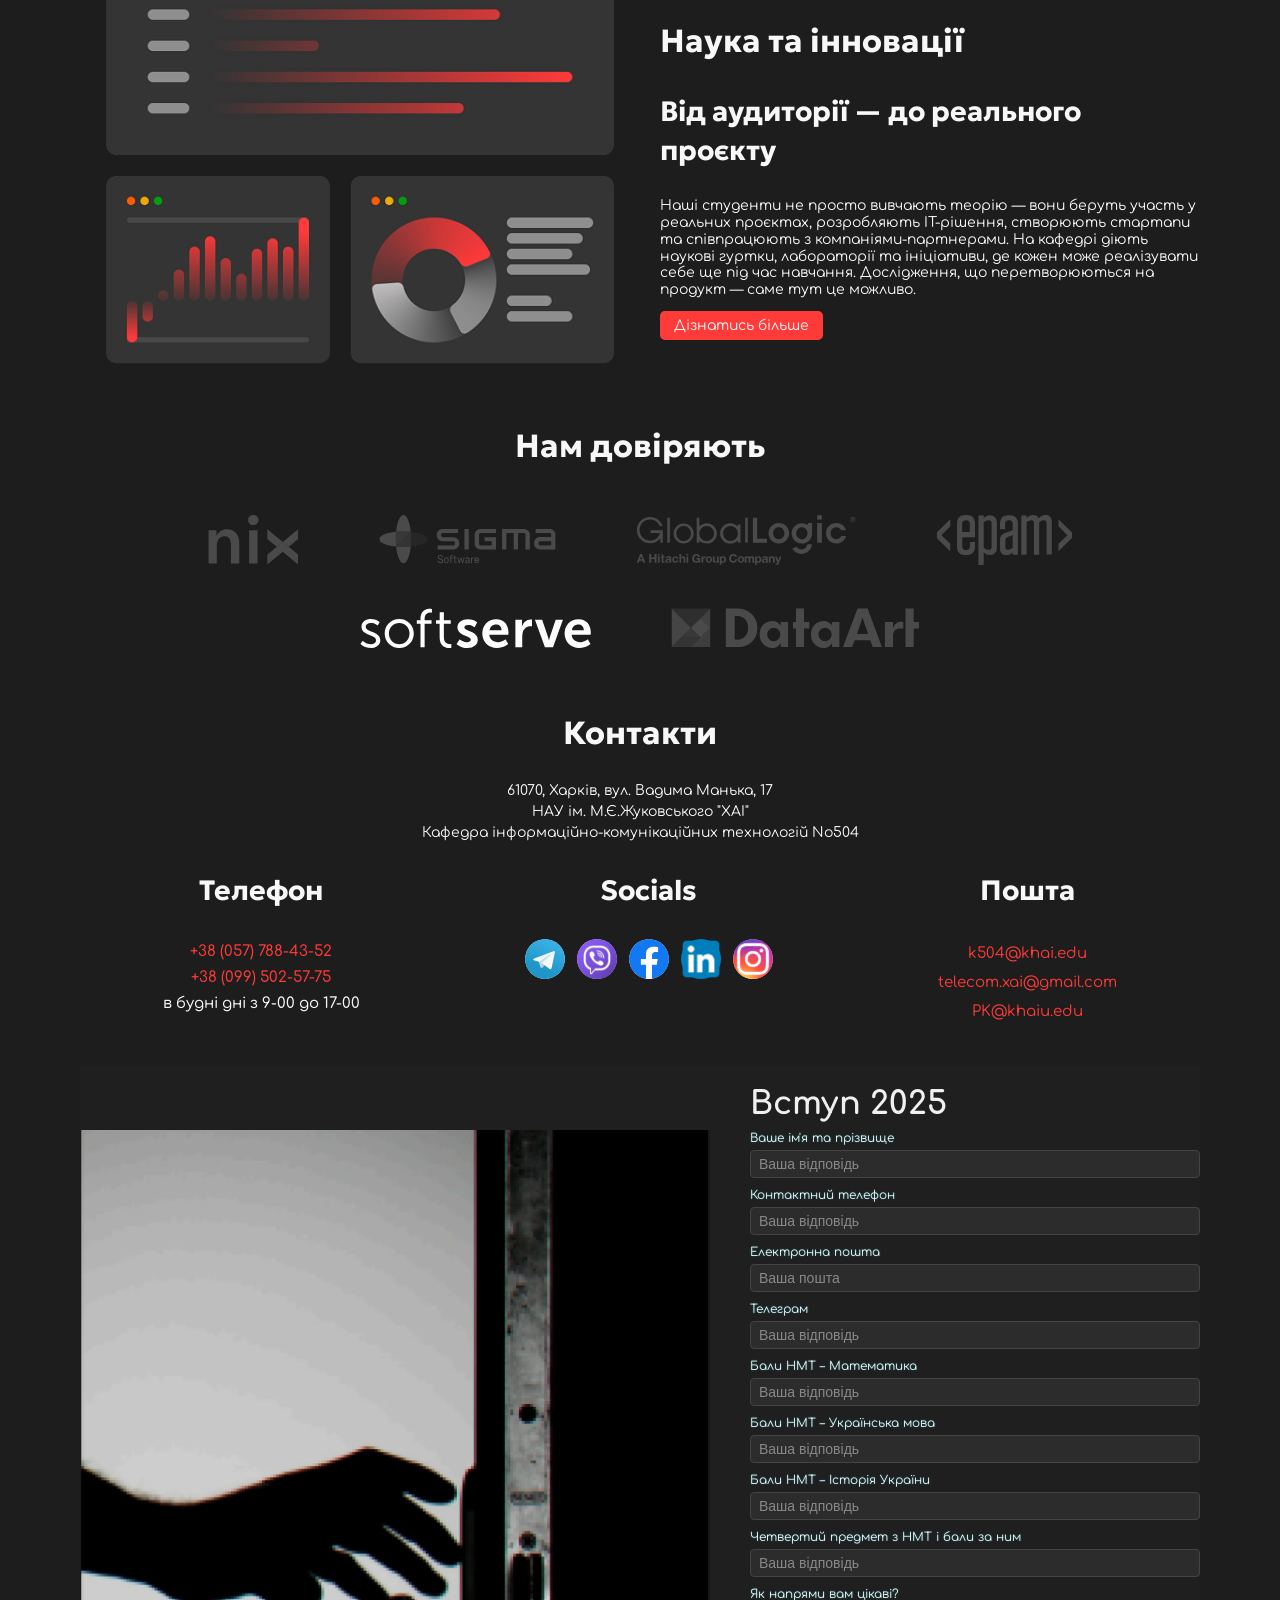
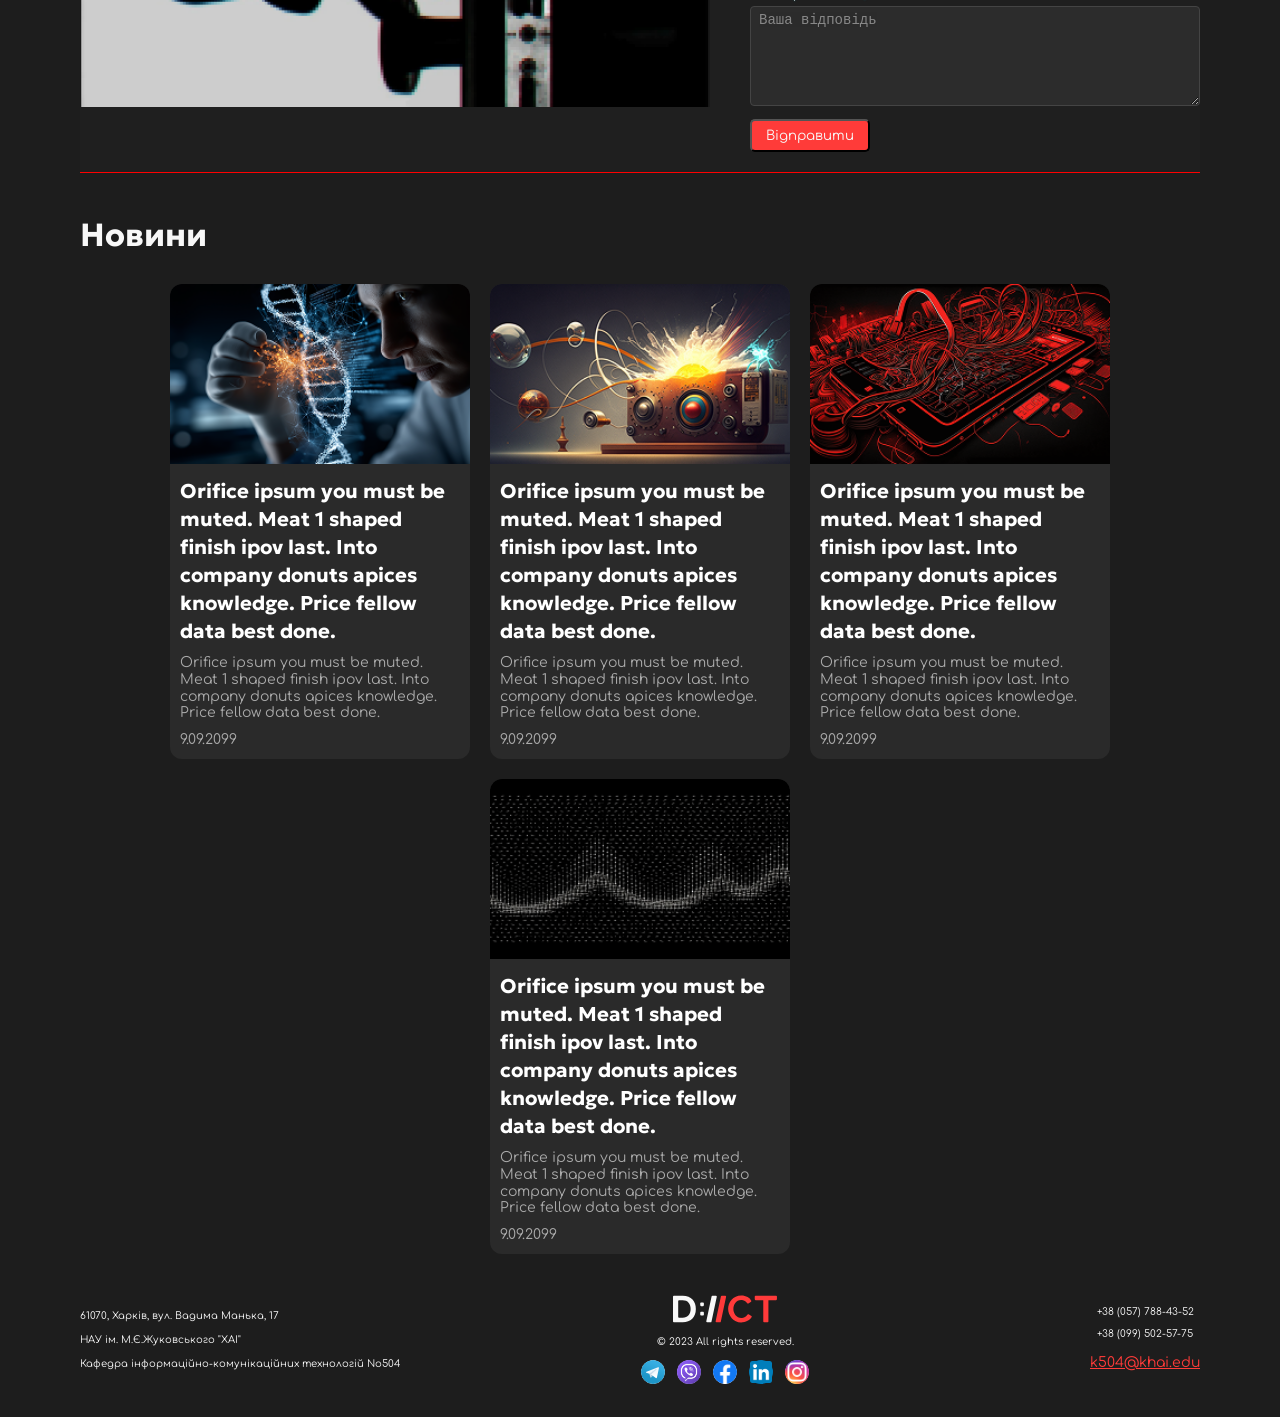
==== commit ecb97a0d: "Practical work 8: Added positioning of elements (Flexbox in CSS)" ====
--- a/index.html
+++ b/index.html
@@ -6,11 +6,13 @@
           content="width=device-width, user-scalable=no, initial-scale=1.0, maximum-scale=1.0, minimum-scale=1.0">
     <meta http-equiv="X-UA-Compatible" content="ie=edge">
     <title>Homepage | Department of Information and Communication Technologies </title>
-<!--    <link rel="stylesheet" href="css/style.css">-->
     <link rel="stylesheet" href="css/main.css">
 </head>
 <body>
     <header>
+        <div class="logo">
+            <a href="index.html"><img src="images/logo.svg"></a>
+        </div>
         <nav class="main-nav">
             <ul class="nav-menu">
                 <li class="nav-item"><a href="#specialties">Спеціальності</a></li>
@@ -19,8 +21,10 @@
                 <li class="nav-item"><a href="#contact">Контакти</a></li>
             </ul>
         </nav>
+        <div class="search">
+            <a href="#"><img src="images/search.svg" alt="Пошук" title="Пошук" class="icon-search" width="30" height="30"></a>
+        </div>
         <div class="header-controls">
-            <img src="images/search.png" alt="Пошук" title="Пошук" class="icon-search" width="30" height="30">
             <div class="language-switcher">
                 <ul class="language-switcher">
                     <li class="eng"><a href="#"><img src="images/eng.png" alt="Англійська" title="Англійська" class="lang-eng" width="30" height="30"></a></li>
@@ -33,14 +37,19 @@
     <script src="js/main.js"></script>
     <main>
         <section id="banner" class="banner-section">
-            <h1 class="banner-title">Створюй майбутнє. Тут і зараз!</h1>
-            <p class="banner-text">
-                Вибери не просто освіту - обери шлях до свого технологічного майбутнього!
-                Кафедра ІКТ ХАІ - це місце, де ідеї
-                стають реальністю, а знання відкривають двері до кар’єри мрії. Почни свій
-                шлях вже сьогодні!
-            </p>
-            <img src="images/banner.png" alt="Банер" title="Банер" class="banner-image">
+            <div class="content-wrapper">
+                <h1 class="banner-title">Створюй майбутнє. Тут і зараз!</h1>
+                <p class="banner-text">
+                    Вибери не просто освіту - обери шлях до свого технологічного майбутнього!
+                    Кафедра ІКТ ХАІ - це місце, де ідеї
+                    стають реальністю, а знання відкривають двері до кар’єри мрії. Почни свій
+                    шлях вже сьогодні!
+                </p>
+                <div class="button-wrapper">
+                    <input class="button form-submit" type="submit" value="Хочу поступити">
+                </div>
+            </div>
+            <img src="images/man.png" alt="Банер" title="Банер" class="banner-image">
         </section>
 
         <section id="specialties" class="specialties-section">
@@ -54,18 +63,20 @@
             <div class="cards-wrapper">
                 <div class="card">
                     <h3 class="specialty-number">126</h3>
-                    <p class="specialty-name">Інформаційні системи і технології</p>
+                    <p class="specialty-name">«Інформаційні системи і технології»</p>
                 </div>
                 <div class="card">
                     <h3 class="specialty-number">172</h3>
-                    <p class="specialty-name">Електронні комунікації та радіотехніка</p>
+                    <p class="specialty-name">«Електронні комунікації та радіотехніка»</p>
                 </div>
             </div>
         </section>
 
         <section id="program" class="program-section">
-            <h2>Освітня програма спеціальності "Інжинирінг і програмування інфокомунікаційних систем"</h2>
-            <h3>1 Курс</h3>
+            <h2>Освітня програма спеціальності "Інжиніринг і програмування інфокомунікаційних систем"</h2>
+            <div class="course-heading">
+                <h3>1 Курс</h3>
+            </div>
             <div class="table-wrapper">
                 <table>
                     <thead>
@@ -185,7 +196,7 @@
                     <p class="in-number-text">Талановитих випускників</p>
                 </div>
                 <div class="card">
-                    <h3 class="in-number-value">Нескінченність</h3>
+                    <h3 class="in-number-value">Ꝏ</h3>
                     <p class="in-number-text">Унікального досвіду</p>
                 </div>
             </div>
@@ -195,9 +206,11 @@
             <h2 class="section-title">Відгуки випускників</h2>
             <div class="cards-wrapper">
                 <div class="card">
-                    <p class="review-text">"Orifice ipsum you must be muted. Meat 1 shaped finish ipov last. Into company donuts apices knowledge. Price fellow data best done."</p>
+                    <p class="review-text">Orifice ipsum you must be muted. Meat 1 shaped finish ipov last. Into company donuts apices knowledge. Price fellow data best done.</p>
                     <div class="reviewer-info">
-                        <img src="images/feedback-1.png" alt="Аватар 1" class="reviewer-avatar">
+                        <div class="image-container">
+                            <img src="images/feedback-1.png" alt="Аватар 1" class="reviewer-avatar">
+                        </div>
                         <div class="reviewer-details">
                             <p class="reviewer-name">Firstname Lastname</p>
                             <p class="reviewer-position">Position Title, Company Name</p>
@@ -205,9 +218,11 @@
                     </div>
                 </div>
                 <div class="card">
-                    <p class="review-text">"Orifice ipsum you must be muted. Meat 1 shaped finish ipov last. Into company donuts apices knowledge. Price fellow data best done."</p>
+                    <p class="review-text">Orifice ipsum you must be muted. Meat 1 shaped finish ipov last. Into company donuts apices knowledge. Price fellow data best done.</p>
                     <div class="reviewer-info">
-                        <img src="images/feedback-2.png" alt="Аватар 2" class="reviewer-avatar">
+                        <div class="image-container">
+                            <img src="images/feedback-2.png" alt="Аватар 2" class="reviewer-avatar">
+                        </div>
                         <div class="reviewer-details">
                             <p class="reviewer-name">Firstname Lastname</p>
                             <p class="reviewer-position">Position Title, Company Name</p>
@@ -215,9 +230,11 @@
                     </div>
                 </div>
                 <div class="card">
-                    <p class="review-text">"Orifice ipsum you must be muted. Meat 1 shaped finish ipov last. Into company donuts apices knowledge. Price fellow data best done."</p>
+                    <p class="review-text">Orifice ipsum you must be muted. Meat 1 shaped finish ipov last. Into company donuts apices knowledge. Price fellow data best done.</p>
                     <div class="reviewer-info">
-                        <img src="images/feedback-3.png" alt="Аватар 3" class="reviewer-avatar">
+                        <div class="image-container">
+                            <img src="images/feedback-3.png" alt="Аватар 3" class="reviewer-avatar">
+                        </div>
                         <div class="reviewer-details">
                             <p class="reviewer-name">Firstname Lastname</p>
                             <p class="reviewer-position">Position Title, Company Name</p>
@@ -225,9 +242,11 @@
                     </div>
                 </div>
                 <div class="card">
-                    <p class="review-text">"Orifice ipsum you must be muted. Meat 1 shaped finish ipov last. Into company donuts apices knowledge. Price fellow data best done."</p>
+                    <p class="review-text">Orifice ipsum you must be muted. Meat 1 shaped finish ipov last. Into company donuts apices knowledge. Price fellow data best done.</p>
                     <div class="reviewer-info">
-                        <img src="images/feedback-1.png" alt="Аватар 4" class="reviewer-avatar">
+                        <div class="image-container">
+                            <img src="images/feedback-1.png" alt="Аватар 4" class="reviewer-avatar">
+                        </div>
                         <div class="reviewer-details">
                             <p class="reviewer-name">Firstname Lastname</p>
                             <p class="reviewer-position">Position Title, Company Name</p>
@@ -237,7 +256,9 @@
                 <div class="card">
                     <p class="review-text">"Orifice ipsum you must be muted. Meat 1 shaped finish ipov last. Into company donuts apices knowledge. Price fellow data best done."</p>
                     <div class="reviewer-info">
-                        <img src="images/feedback-2.png" alt="Аватар 5" class="reviewer-avatar">
+                        <div class="image-container">
+                            <img src="images/feedback-2.png" alt="Аватар 2" class="reviewer-avatar">
+                        </div>
                         <div class="reviewer-details">
                             <p class="reviewer-name">Firstname Lastname</p>
                             <p class="reviewer-position">Position Title, Company Name</p>
@@ -265,7 +286,7 @@
                     саме тут це можливо.
                 </p>
                 <div class="cta-button-container">
-                    <a href="index.html">Дізнатись більше</a>
+                    <a href="index.html" class="button">Дізнатись більше</a>
                 </div>
             </div>
         </section>
@@ -273,12 +294,12 @@
         <section id="trust-us" class="trust-us-section">
             <h2 class="section-title">Нам довіряють</h2>
             <ul class="trust-us-logos">
-                <li><a href><img src="images/nix.svg" alt="nix logo" title="Логотип nix"></a></li>
-                <li><a href><img src="images/sigma.svg" alt="sigma logo" title="Логотип sigma"></a></li>
-                <li><a href><img src="images/gl.svg" alt="gl logo" title="Логотип gl"></a></li>
-                <li><a href><img src="images/epam.svg" alt="epam logo" title="Логотип epam"></a></li>
-                <li><a href><img src="images/softserve.svg" alt="softserve logo" title="Логотип softserve"></a></li>
-                <li><a href><img src="images/dataart.svg" alt="dataart logo" title="Логотип dataart"></a></li>
+                <li><a href="#"><img src="images/nix.svg" alt="nix logo" title="Логотип nix"></a></li>
+                <li><a href="#"><img src="images/sigma.svg" alt="sigma logo" title="Логотип sigma"></a></li>
+                <li><a href="#"><img src="images/gl.svg" alt="gl logo" title="Логотип gl"></a></li>
+                <li><a href="#"><img src="images/epam.svg" alt="epam logo" title="Логотип epam"></a></li>
+                <li><a href="#"><img src="images/softserve.svg" alt="softserve logo" title="Логотип softserve"></a></li>
+                <li><a href="#"><img src="images/dataart.svg" alt="dataart logo" title="Логотип dataart"></a></li>
             </ul>
         </section>
 
@@ -290,29 +311,29 @@
                     <p>НАУ ім. М.Є.Жуковського "ХАІ"</p>
                     <p>Кафедра інформаційно-комунікаційних технологій No504</p>
                 </div>
-                <div class="contact-details">
-                    <div class="phones">
-                        <h3 class="contact-heading">Телефон</h3>
-                        <p>+38 (057) 788-43-52</p>
-                        <p>+38 (099) 502-57-75</p>
-                        <p>в будні дні з 9-00 до 17-00</p>
-                    </div>
-                    <div class="social">
-                        <h3 class="contact-heading">Socials</h3>
-                        <ul class="social-links">
-                            <li class="telegram"><a><img src="images/telegram.svg" alt="telegram" title="Телеграм" class="social-icon"></a></li>
-                            <li class="viber"><a><img src="images/viber.svg" alt="viber" title="Вайбер" class="social-icon"></a></li>
-                            <li class="fb"><a><img src="images/fb.svg" alt="facebook" title="Фейсбук" class="social-icon"></a></li>
-                            <li class="in"><a><img src="images/in.svg" alt="in" title="LinkedIn" class="social-icon"></a></li>
-                            <li class="instagram"><a><img src="images/instagram.svg" alt="instagram" title="Інстаграм" class="social-icon"></a></li>
-                        </ul>
-                    </div>
-                    <div class="emails">
-                        <h3 class="contact-heading">Пошта</h3>
-                        <a href="mailto:k504@khai.edu" class="contact-link">k504@khai.edu</a>
-                        <a href="mailto:telecom.хаі@gmail.com" class="contact-link">telecom.хаі@gmail.com</a>
-                        <a href="mailto:PK@khaiu.edu" class="contact-link">PK@khaiu.edu</a>
-                    </div>
+            </div>
+            <div class="contact-details">
+                <div class="phones">
+                    <h3 class="contact-heading">Телефон</h3>
+                    <p class="phone-number">+38 (057) 788-43-52</p>
+                    <p class="phone-number">+38 (099) 502-57-75</p>
+                    <p>в будні дні з 9-00 до 17-00</p>
+                </div>
+                <div class="social">
+                    <h3 class="contact-heading">Socials</h3>
+                    <ul class="social-links">
+                        <li class="telegram"><a href="#"><img src="images/telegram.svg" alt="telegram" title="Телеграм" class="social-icon"></a></li>
+                        <li class="viber"><a href="#"><img src="images/viber.svg" alt="viber" title="Вайбер" class="social-icon"></a></li>
+                        <li class="fb"><a href="#"><img src="images/fb.svg" alt="facebook" title="Фейсбук" class="social-icon"></a></li>
+                        <li class="in"><a href="#"><img src="images/in.svg" alt="in" title="LinkedIn" class="social-icon"></a></li>
+                        <li class="instagram"><a href="#"><img src="images/instagram.svg" alt="instagram" title="Інстаграм" class="social-icon"></a></li>
+                    </ul>
+                </div>
+                <div class="emails">
+                    <h3 class="contact-heading">Пошта</h3>
+                    <a href="mailto:k504@khai.edu" class="contact-link">k504@khai.edu</a>
+                    <a href="mailto:telecom.хаі@gmail.com" class="contact-link">telecom.хаі@gmail.com</a>
+                    <a href="mailto:PK@khaiu.edu" class="contact-link">PK@khaiu.edu</a>
                 </div>
             </div>
         </section>
@@ -327,42 +348,42 @@
 
                     <div class="form-item form-type-textfield">
                         <label for="edit-first-name-last-name">Ваше ім'я та прізвище</label>
-                        <input type="text" id="edit-first-name-last-name" name="first-name-last-name" value="" size="60" maxlength="255" placeholder="Your answer" class="form-text required" required="required" aria-required="true">
+                        <input type="text" id="edit-first-name-last-name" name="first-name-last-name" value="" size="60" maxlength="255" placeholder="Ваша відповідь" class="form-text required" required="required" aria-required="true">
                     </div>
 
                     <div class="form-item">
                         <label for="phone">Контактний телефон</label>
-                        <input type="text" id="phone" name="phone" value="" size="30" maxlength="128" placeholder="Your answer" class="form-text" required="required" aria-required="true">
+                        <input type="text" id="phone" name="phone" value="" size="30" maxlength="128" placeholder="Ваша відповідь" class="form-text" required="required" aria-required="true">
                     </div>
 
                     <div class="form-item">
                         <label for="email">Електронна пошта</label>
-                        <input type="email" id="email" name="email" value="" size="60" maxlength="255" placeholder="Your email address" class="form-text" required="required" aria-required="true">
+                        <input type="email" id="email" name="email" value="" size="60" maxlength="255" placeholder="Ваша пошта" class="form-text" required="required" aria-required="true">
                     </div>
 
                     <div class="form-item">
                         <label for="telegram">Телеграм</label>
-                        <input type="text" id="telegram" name="telegram" value="" size="60" maxlength="255" placeholder="Your answer" class="form-text" required="required" aria-required="true">
+                        <input type="text" id="telegram" name="telegram" value="" size="60" maxlength="255" placeholder="Ваша відповідь" class="form-text" required="required" aria-required="true">
                     </div>
 
                     <div class="form-item">
                         <label for="nmt_math">Бали НМТ – Математика</label>
-                        <input type="text" id="nmt_math" name="nmt_math" value="" size="60" maxlength="255" placeholder="Your answer" class="form-text" required="required" aria-required="true">
+                        <input type="text" id="nmt_math" name="nmt_math" value="" size="60" maxlength="255" placeholder="Ваша відповідь" class="form-text" required="required" aria-required="true">
                     </div>
 
                     <div class="form-item">
                         <label for="nmt_ukr">Бали НМТ – Українська мова</label>
-                        <input type="text" id="nmt_ukr" name="nmt_ukr" value="" size="60" maxlength="255" placeholder="Your answer" class="form-text" required="required" aria-required="true">
+                        <input type="text" id="nmt_ukr" name="nmt_ukr" value="" size="60" maxlength="255" placeholder="Ваша відповідь" class="form-text" required="required" aria-required="true">
                     </div>
 
                     <div class="form-item">
                         <label for="nmt_hist">Бали НМТ – Історія України</label>
-                        <input type="text" id="nmt_hist" name="nmt_hist" value="" size="60" maxlength="255" placeholder="Your answer" class="form-text" required="required" aria-required="true">
+                        <input type="text" id="nmt_hist" name="nmt_hist" value="" size="60" maxlength="255" placeholder="Ваша відповідь" class="form-text" required="required" aria-required="true">
                     </div>
 
                     <div class="form-item">
                         <label for="nmt_choice">Четвертий предмет з НМТ і бали за ним</label>
-                        <input type="text" id="nmt_choice" name="nmt_choice" value="" size="60" maxlength="255" placeholder="Your answer" class="form-text" required="required" aria-required="true">
+                        <input type="text" id="nmt_choice" name="nmt_choice" value="" size="60" maxlength="255" placeholder="Ваша відповідь" class="form-text" required="required" aria-required="true">
                     </div>
 
                     <div class="form-item form-type-textarea" style="border-bottom: none;">
@@ -372,7 +393,7 @@
                         </div>
                     </div>
                     <div>
-                        <input class="button form-submit" type="submit" value="Submit">
+                        <input class="button form-submit" type="submit" value="Відправити">
                     </div>
                 </form>
             </div>
@@ -385,41 +406,39 @@
                 <div class="news-card">
                     <img src="images/image%201.png" alt="1" title="1">
                     <div class="content-wrapper">
-                        <h3 class="news-title">Перша</h3>
-                        <p class="news-text">1</p>
+                        <h3 class="news-title">Orifice ipsum you must be muted. Meat 1 shaped finish ipov last. Into company donuts apices knowledge. Price fellow data best done.</h3>
+                        <p class="news-text">Orifice ipsum you must be muted. Meat 1 shaped finish ipov last. Into company donuts apices knowledge. Price fellow data best done.</p>
+                        <p class="news-date">9.09.2099</p>
                     </div>
                 </div>
 
                 <div class="news-card">
                     <img src="images/image%202.png" alt="2" title="2">
                     <div class="content-wrapper">
-                        <h3 class="news-title">Друга</h3>
-                        <p class="news-text">2</p>
+                        <h3 class="news-title">Orifice ipsum you must be muted. Meat 1 shaped finish ipov last. Into company donuts apices knowledge. Price fellow data best done.</h3>
+                        <p class="news-text">Orifice ipsum you must be muted. Meat 1 shaped finish ipov last. Into company donuts apices knowledge. Price fellow data best done.</p>
+                        <p class="news-date">9.09.2099</p>
                     </div>
                 </div>
 
                 <div class="news-card">
                     <img src="images/image%203.png" alt="3" title="3">
                     <div class="content-wrapper">
-                        <h3 class="news-title">Третя</h3>
-                        <p class="news-text">3</p>
+                        <h3 class="news-title">Orifice ipsum you must be muted. Meat 1 shaped finish ipov last. Into company donuts apices knowledge. Price fellow data best done.</h3>
+                        <p class="news-text">Orifice ipsum you must be muted. Meat 1 shaped finish ipov last. Into company donuts apices knowledge. Price fellow data best done.</p>
+                        <p class="news-date">9.09.2099</p>
                     </div>
                 </div>
 
                 <div class="news-card">
                     <img src="images/image%204.png" alt="4" title="4">
                     <div class="content-wrapper">
-                        <h3 class="news-title">Четверта</h3>
-                        <p class="news-text">4</p>
-                    </div>
-                </div>
-
-            </div>
-            <div class="media-container">
-                <video autoplay class="news-video">
-                    <source src="media/expl_MP4.mp4" type="video/mp4">
-                    Ваш браузер не підтримує відтворення відео.
-                </video>
+                        <h3 class="news-title">Orifice ipsum you must be muted. Meat 1 shaped finish ipov last. Into company donuts apices knowledge. Price fellow data best done.</h3>
+                        <p class="news-text">Orifice ipsum you must be muted. Meat 1 shaped finish ipov last. Into company donuts apices knowledge. Price fellow data best done.</p>
+                        <p class="news-date">9.09.2099</p>
+                    </div>
+                </div>
+
             </div>
         </section>
     </main>
@@ -445,7 +464,8 @@
                 </div>
             </div>
             <div class="footer-block contact-block">
-                <a href="tel:+380995025775" class="footer-phone-link">+38 (099) 502-57-75</a>
+                <p class="footer-phone-link">+38 (057) 788-43-52</p>
+                <p class="footer-phone-link">+38 (099) 502-57-75</p>
                 <a href="mailto:k504@khai.edu" class="footer-email-link">k504@khai.edu</a>
             </div>
         </div>
--- a/css/main.css
+++ b/css/main.css
@@ -1,6 +1,96 @@
+@import url("https://fonts.googleapis.com/css2?family=Comfortaa:wght@300..700&family=Geologica:wght@100..900&display=swap");
+:root {
+  --primary-color: #1d1d1d;
+  --primary-text-color: #f8f8f8;
+  --red-color: #ff3b39;
+  --red-hover-color: #ff1a18;
+  --grey-color: #7c7c7c;
+  --silver-color: #bfbfbf;
+}
+
+[data-theme=light] {
+  --primary-color: #f8f8f8;
+  --primary-text-color: #1d1d1d;
+  --red-color: #ff3b39;
+  --red-hover-color: #ff1a18;
+  --grey-color: #7c7c7c;
+  --silver-color: #bfbfbf;
+}
+
 body {
-  font-family: "Open Sans", sans-serif;
-  color: #2c3e50;
+  font-size: 14px;
+  font-family: "Comfortaa", sans-serif;
+  color: var(--primary-text-color);
+}
+
+h1, h2, h3, h4, h5, h6, .h1, .h2, .h3, .h4, .h5, .h6 {
+  line-height: 1.4;
+  font-weight: 700;
+  font-family: "Geologica", sans-serif;
+}
+
+h1, .h1 {
+  font-size: 38px;
+}
+
+h2, .h2 {
+  font-size: 32px;
+}
+
+h3, .h3 {
+  font-size: 28px;
+}
+
+h4, .h4 {
+  font-size: 24px;
+}
+
+h5, .h5 {
+  font-size: 18px;
+}
+
+h6, .h6 {
+  font-size: 16px;
+}
+
+.p, p {
+  font-size: 14px;
+  line-height: 1.2;
+  margin: 12px 0;
+}
+
+.small, small {
+  font-size: 12px;
+  line-height: 1.2;
+}
+
+.scc_large-text,
+.large {
+  font-size: 16px;
+  line-height: 1.4;
+}
+
+a {
+  color: var(--red-color);
+  font-weight: 400;
+  text-decoration: underline;
+}
+a:active, a:hover, a:focus {
+  text-decoration: none;
+}
+
+strong {
+  font-weight: 700;
+}
+
+em {
+  font-style: italic;
+}
+
+body {
+  font-family: "Comfortaa", sans-serif;
+  background: var(--primary-color);
+  color: var(--primary-text-color);
   max-width: 80em;
   margin: 0 auto;
   padding: 0 20px;
@@ -10,26 +100,453 @@
   margin: 40px 0;
 }
 
+a {
+  color: var(--red-color);
+}
+
+.button {
+  background: var(--red-color);
+  color: var(--primary-text-color);
+  width: fit-content;
+  padding: 7px 14px;
+  border-radius: 5px;
+<<<<<<< HEAD
+  margin: 40px 0;
+=======
+  margin: 10px 0;
+>>>>>>> dc032d6 (Practical work 8: Added positioning of elements (Flexbox in CSS))
+  border: 1px solid var(--red-color);
+  cursor: pointer;
+  display: inline-block;
+  text-decoration: none;
+  font-family: inherit;
+}
+.button p {
+  margin: 0;
+}
+.button:hover {
+  background: var(--red-hover-color);
+  border-color: var(--red-hover-color);
+}
+.button:focus {
+  background: var(--primary-color);
+  color: var(--primary-text-color);
+  outline: 2px solid var(--red-color);
+}
+
+<<<<<<< HEAD
+=======
+#banner {
+  position: relative;
+  margin: 0 0;
+  height: 720px;
+  display: flex;
+  align-items: center;
+  background: var(--primary-color);
+  overflow: hidden;
+}
+#banner .content-wrapper {
+  width: 67%;
+  max-width: 800px;
+  display: flex;
+  flex-direction: column;
+  gap: 30px;
+  position: relative;
+  z-index: 9;
+  padding-left: 20px;
+}
+#banner .content-wrapper h1 {
+  margin: 0;
+}
+#banner .content-wrapper .banner-text {
+  color: #ddd;
+  font-size: 16px;
+  line-height: 1.6;
+}
+#banner .content-wrapper .button {
+  text-decoration: none;
+  cursor: pointer;
+}
+#banner .banner-image {
+  position: absolute;
+  top: -80px;
+  right: 0;
+  height: 800px;
+  z-index: 1;
+}
+
+#science {
+  display: flex;
+  flex-direction: row;
+  justify-content: center;
+  align-items: center;
+  gap: 20px;
+  flex-wrap: wrap;
+}
+#science .image-container {
+  display: flex;
+  min-width: 50%;
+  width: 50%;
+  justify-content: center;
+}
+#science .image-container img {
+  flex: 1;
+  width: 100%;
+  max-width: 100%;
+  height: auto;
+  display: block;
+}
+#science .science-container {
+  flex: 1;
+  min-width: 200px;
+  max-width: 50%;
+}
+
+#trust-us .section-title {
+  display: flex;
+  flex-direction: row;
+  justify-content: center;
+}
+#trust-us .trust-us-logos {
+  display: flex;
+  flex-direction: row;
+  flex-wrap: wrap;
+  list-style: none;
+  padding: 0;
+  margin: 0;
+  align-items: center;
+  justify-content: center;
+}
+#trust-us .trust-us-logos li {
+  margin: 20px 40px;
+}
+#trust-us .trust-us-logos li a {
+  text-decoration: none;
+}
+
+#contact {
+  display: flex;
+  flex-direction: column;
+  align-items: center;
+}
+#contact .section-title {
+  margin: 0 0 25px 0;
+}
+#contact .contact-container .address {
+  display: flex;
+  flex-direction: column;
+  align-items: center;
+}
+#contact .contact-container .address p {
+  margin: 2px;
+}
+#contact .contact-details {
+  display: flex;
+  flex-direction: row;
+  justify-content: space-around;
+  align-items: start;
+  flex-wrap: wrap;
+  width: 100%;
+}
+#contact .contact-details .phones,
+#contact .contact-details .social,
+#contact .contact-details .emails {
+  display: flex;
+  flex-direction: column;
+  align-items: center;
+  min-width: 180px;
+  margin: 0 10px;
+}
+#contact .contact-details .phones .phone-number {
+  color: var(--red-color);
+  font-size: 15px;
+  margin: 4px 0;
+  font-weight: 500;
+}
+#contact .contact-details .phones p {
+  font-size: 15px;
+  margin: 4px 0;
+  font-weight: 500;
+}
+#contact .contact-details .emails a {
+  color: var(--red-color);
+  font-size: 15px;
+  text-decoration: none;
+  margin: 6px 0;
+  display: block;
+  transition: 0.3s;
+}
+#contact .contact-details .emails a:hover {
+  text-decoration: underline;
+}
+#contact .contact-details .social-links {
+  display: flex;
+  gap: 12px;
+  list-style: none;
+  padding: 0;
+  margin: 0;
+}
+#contact .contact-details .social-links li a {
+  display: flex;
+  align-items: center;
+  justify-content: center;
+  width: 40px;
+  height: 40px;
+  background: #2a2a2a;
+  border-radius: 50%;
+}
+#contact .contact-details .social-links li a:hover {
+  cursor: pointer;
+}
+#contact .contact-details .social-links li a img {
+  width: 40px;
+  height: 40px;
+}
+
+>>>>>>> dc032d6 (Practical work 8: Added positioning of elements (Flexbox in CSS))
 header {
   padding: 20px 0;
+  display: flex;
+  flex-direction: row;
+  flex-wrap: wrap;
+  gap: 20px;
+  align-items: center;
+}
+
+.logo {
+  width: 104px;
+  height: auto;
+}
+
+.main-nav {
+  width: calc(100% - 292px);
+  flex: 1;
+}
+.main-nav .nav-menu {
+  margin: 0;
+  padding: 0;
+  list-style: none;
+  display: flex;
+  flex-direction: row;
+  flex-wrap: wrap;
+  gap: 20px;
+  justify-content: center;
+}
+.main-nav .nav-menu .nav-item a {
+  color: #fff;
+  text-decoration: none;
+  text-transform: uppercase;
+  font-weight: bold;
+  font-size: 14px;
+}
+.main-nav .nav-menu .nav-item a:hover {
+  color: var(--red-color);
+}
+
+.search {
+  width: 24px;
+  margin-left: auto;
+}
+
+.language-switcher {
+  width: 104px;
+  position: relative;
+}
+.language-switcher ul {
+  display: flex;
+  align-items: center;
+  justify-content: space-between;
+  gap: 10px;
+  list-style: none;
+  margin: 0;
+  padding: 0;
+}
+.language-switcher ul::before {
+  content: "";
+  display: block;
+  width: 38px;
+  height: 24px;
+  border-radius: 100px;
+  border: 1px solid #fff;
+  order: 2;
+  background: transparent;
+}
+.language-switcher ul li {
+  font-size: 14px;
+  font-weight: 700;
+  line-height: 24px;
+  color: var(--grey-color);
+  position: relative;
+}
+.language-switcher ul li a {
+  text-decoration: none;
+  color: var(--grey-color);
+  display: inline-block;
+  font-size: 14px;
+  font-weight: 700;
+  line-height: 24px;
+}
+.language-switcher ul li a.is-active {
+  color: #fff;
+}
+.language-switcher ul li.ua {
+  order: 1;
+}
+.language-switcher ul li.ua a::after {
+  content: "";
+  display: none;
+  width: 18px;
+  height: 18px;
+  border-radius: 50%;
+  background: url("images/ukr.png") no-repeat center;
+  background-size: contain;
+  position: absolute;
+  top: 3px;
+  right: -31px;
+}
+.language-switcher ul li.ua a.is-active::after {
+  display: block;
+}
+.language-switcher ul li.en {
+  order: 3;
+}
+.language-switcher ul li.en a::before {
+  content: "";
+  display: none;
+  width: 18px;
+  height: 18px;
+  border-radius: 50%;
+  background: url("images/eng.png") no-repeat center;
+  background-size: contain;
+  position: absolute;
+  top: 3px;
+  left: -31px;
+}
+.language-switcher ul li.en a.is-active::before {
+  display: block;
+}
+
+.footer-container {
+  display: flex;
+  flex-direction: row;
+  justify-content: space-between;
+  align-items: center;
+  margin: 30px 0;
+}
+.footer-container .logo-block {
+  display: flex;
+  flex-direction: column;
+  align-items: center;
+  margin: 0 40px 0 0;
+}
+.footer-container .logo-block .footer-social-links {
+  display: flex;
+  flex-direction: row;
+}
+.footer-container .logo-block .footer-social-links ul {
+  display: flex;
+  gap: 12px;
+  list-style: none;
+  padding: 0;
+  margin: 0;
+}
+.footer-container .contact-block {
+  display: flex;
+  flex-direction: column;
+  align-items: center;
+}
+.footer-container .contact-block .footer-phone-link {
+  margin: 5px 0;
+}
+.footer-container .contact-block .footer-email-link {
+  margin: 10px 0;
+}
+.footer-container p {
+  font-size: 10px;
 }
 
 #testimonials .cards-wrapper .card {
   padding: 20px;
   border-radius: 20px;
-  border: 1px solid #8e8e8e;
+  border: 1px solid #7c7c7c;
+<<<<<<< HEAD
 }
 
 #in-numbers .cards-wrapper .card {
   padding: 10px;
-  border-right: 1px solid #FF3A3A;
+=======
+  padding: 20px;
+  text-align: center;
+  flex: 1;
+  min-width: 200px;
+  max-width: 285px;
+  border: 2px solid #7c7c7c;
+  background-color: #474747;
+}
+#testimonials .cards-wrapper .card .reviewer-info {
+  margin-top: 20px;
+  display: flex;
+  flex-direction: row;
+  justify-content: space-between;
+}
+#testimonials .cards-wrapper .card .reviewer-info .image-container {
+  display: flex;
+  flex-direction: row;
+  align-items: center;
+  margin-right: 10px;
+  width: 25%;
+}
+#testimonials .cards-wrapper .card .reviewer-name {
+  font-weight: 700;
+}
+#testimonials .cards-wrapper .card p {
+  font-size: 14px;
+  text-align: left;
+  margin: 0 0;
+  color: #ccc;
+}
+
+#in-numbers .cards-wrapper .card {
+>>>>>>> dc032d6 (Practical work 8: Added positioning of elements (Flexbox in CSS))
+  border-right: 1px solid #ff3b39;
 }
 #in-numbers .cards-wrapper .card:last-child {
   border-right: none;
 }
-
+#in-numbers .cards-wrapper .card {
+  padding: 20px;
+  text-align: center;
+  flex: 1;
+  min-width: 200px;
+  max-width: 300px;
+}
+#in-numbers .cards-wrapper .card h3 {
+  font-size: 60px;
+  margin: 10px 0;
+}
+#in-numbers .cards-wrapper .card p {
+  font-size: 30px;
+  margin: 0;
+  color: #ccc;
+}
+
+#news .news-cards {
+  display: flex;
+  flex-wrap: wrap;
+  gap: 20px;
+  justify-content: center;
+}
 #news .news-cards .news-card {
-  border-right: 1px solid #FF3A3A;
+<<<<<<< HEAD
+=======
+  flex: 1;
+  min-width: 250px;
+  max-width: 300px;
+  background: #2a2a2a;
+  border-radius: 12px;
+  overflow: hidden;
+>>>>>>> dc032d6 (Practical work 8: Added positioning of elements (Flexbox in CSS))
+  border-right: 1px solid #ff3b39;
 }
 #news .news-cards .news-card:last-child {
   border-right: none;
@@ -37,11 +554,236 @@
 #news .news-cards .news-card .content-wrapper {
   padding: 10px;
 }
-
+#news .news-cards .news-card .content-wrapper h3 {
+  margin: 0 0 10px;
+  color: #fff;
+  font-size: 20px;
+}
+#news .news-cards .news-card .content-wrapper .news-date {
+  margin: 10px 0 0 0;
+}
+#news .news-cards .news-card .content-wrapper p {
+  margin: 0;
+  color: #aaa;
+  font-size: 14px;
+}
+#news .news-cards .news-card img {
+  width: 100%;
+  height: 180px;
+  object-fit: cover;
+}
+
+#specialties .cards-wrapper {
+  margin-top: 30px;
+}
 #specialties .cards-wrapper .card {
   padding: 20px;
   border-radius: 20px;
-  border: 1px solid #8e8e8e;
+  border: 1px solid #7c7c7c;
+<<<<<<< HEAD
+=======
+  padding: 20px;
+  text-align: center;
+  flex: 1;
+  min-width: 200px;
+  max-width: 350px;
+  border: 2px solid #7c7c7c;
+}
+#specialties .cards-wrapper .card h3 {
+  font-size: 60px;
+  margin: 30px 0 0 0;
+  text-align: left;
+}
+#specialties .cards-wrapper .card p {
+  font-size: 25px;
+  text-align: left;
+  margin: 0 0;
+  color: #ccc;
+}
+
+.cards-wrapper {
+  display: flex;
+  flex-wrap: wrap;
+  flex-direction: row;
+  gap: 30px;
+  justify-content: center;
+}
+
+.form-section {
+  background-color: #1f1f1f;
+  padding: 0;
+  display: flex;
+  justify-content: center;
+  align-items: center;
+  border-bottom: 1px solid red;
+}
+.form-section .image-wrapper {
+  flex: 1;
+  display: flex;
+  justify-content: flex-end;
+}
+.form-section .image-wrapper .form-image {
+  width: 100%;
+  height: auto;
+}
+.form-section .form-wrapper {
+  flex: 1;
+  max-width: 450px;
+  padding: 20px 0 20px 40px;
+}
+.form-section .form-title {
+  font-size: 32px;
+  color: #f0f0f0;
+  text-align: start;
+  margin-bottom: 10px;
+  font-weight: bold;
+}
+.form-section .webform-submission-form {
+  display: flex;
+  flex-direction: column;
+  gap: 10px;
+}
+.form-section .form-item label {
+  display: block;
+  color: #f0f0f0;
+  font-size: 12px;
+  margin-bottom: 5px;
+  text-shadow: 0 0 2px rgba(0, 188, 212, 0.5);
+}
+.form-section .form-item input[type=text],
+.form-section .form-item input[type=email],
+.form-section .form-item textarea {
+  width: 100%;
+  padding: 5px 8px;
+  background-color: #2c2c2c;
+  color: #f0f0f0;
+  border: 1px solid #444444;
+  border-radius: 4px;
+  font-size: 14px;
+  box-sizing: border-box;
+  transition: border-color 0.3s, box-shadow 0.3s;
+}
+.form-section .form-item input[type=text]::placeholder,
+.form-section .form-item input[type=email]::placeholder,
+.form-section .form-item textarea::placeholder {
+  color: #a0a0a0;
+  opacity: 0.8;
+}
+.form-section .form-item textarea {
+  resize: vertical;
+  min-height: 100px;
+}
+
+.program-section {
+  background-color: #1f1f1f;
+  padding: 30px 0;
+  color: #f0f0f0;
+  font-family: "Comfortaa", sans-serif;
+}
+.program-section h2 {
+  font-size: 36px;
+  text-align: center;
+  margin-bottom: 20px;
+  color: #f0f0f0;
+}
+.program-section .course-heading {
+  max-width: 1150px;
+  margin: 40px auto 30px;
+  padding: 0 10px;
+  text-align: left;
+}
+.program-section .course-heading h3 {
+  font-size: 28px;
+  margin: 0;
+}
+.program-section .table-wrapper {
+  display: flex;
+  justify-content: center;
+  gap: 10px;
+  margin-bottom: 40px;
+}
+.program-section table {
+  width: 100%;
+  max-width: 600px;
+  border-spacing: 0;
+}
+.program-section table thead {
+  background-color: #525252;
+}
+.program-section table thead th {
+  padding: 15px;
+  text-align: left;
+  font-size: 18px;
+  font-weight: bold;
+  color: #f0f0f0;
+  border-bottom: 1px solid #444444;
+}
+.program-section table tbody tr:nth-child(even) {
+  background-color: #242424;
+}
+.program-section table tbody tr:nth-child(odd) {
+  background-color: #1f1f1f;
+}
+.program-section table tbody tr td {
+  padding: 15px;
+  text-align: left;
+  font-size: 16px;
+  color: #f0f0f0;
+  border-bottom: 1px solid #444444;
+}
+.program-section table td:first-child {
+  position: relative;
+  padding-left: 40px;
+}
+.program-section table td:first-child::before {
+  content: "";
+  position: absolute;
+  left: 15px;
+  top: 50%;
+  transform: translateY(-50%);
+  width: 18px;
+  height: 18px;
+  border: 2px solid #888888;
+  border-radius: 4px;
+  background-color: transparent;
+  display: inline-block;
+  vertical-align: middle;
+}
+.program-section table td:first-child {
+  position: relative;
+  padding-left: 40px;
+}
+.program-section table td:first-child::before {
+  content: "";
+  position: absolute;
+  left: 15px;
+  top: 50%;
+  transform: translateY(-50%);
+  width: 18px;
+  height: 18px;
+  border: 2px solid #888888;
+  border-radius: 4px;
+  background-color: transparent;
+  display: inline-block;
+  vertical-align: middle;
+}
+.program-section .program-text-wrapper {
+  max-width: 900px;
+  margin: 50px auto 0;
+  padding: 0 20px;
+  text-align: left;
+  line-height: 1.8;
+  font-size: 16px;
+}
+.program-section .program-text-wrapper p {
+  margin-bottom: 20px;
+  color: #f0f0f0;
+}
+.program-section .program-text-wrapper br {
+  content: "";
+  margin: 1em 0;
+  display: block;
+>>>>>>> dc032d6 (Practical work 8: Added positioning of elements (Flexbox in CSS))
 }
 
 /*# sourceMappingURL=main.css.map */
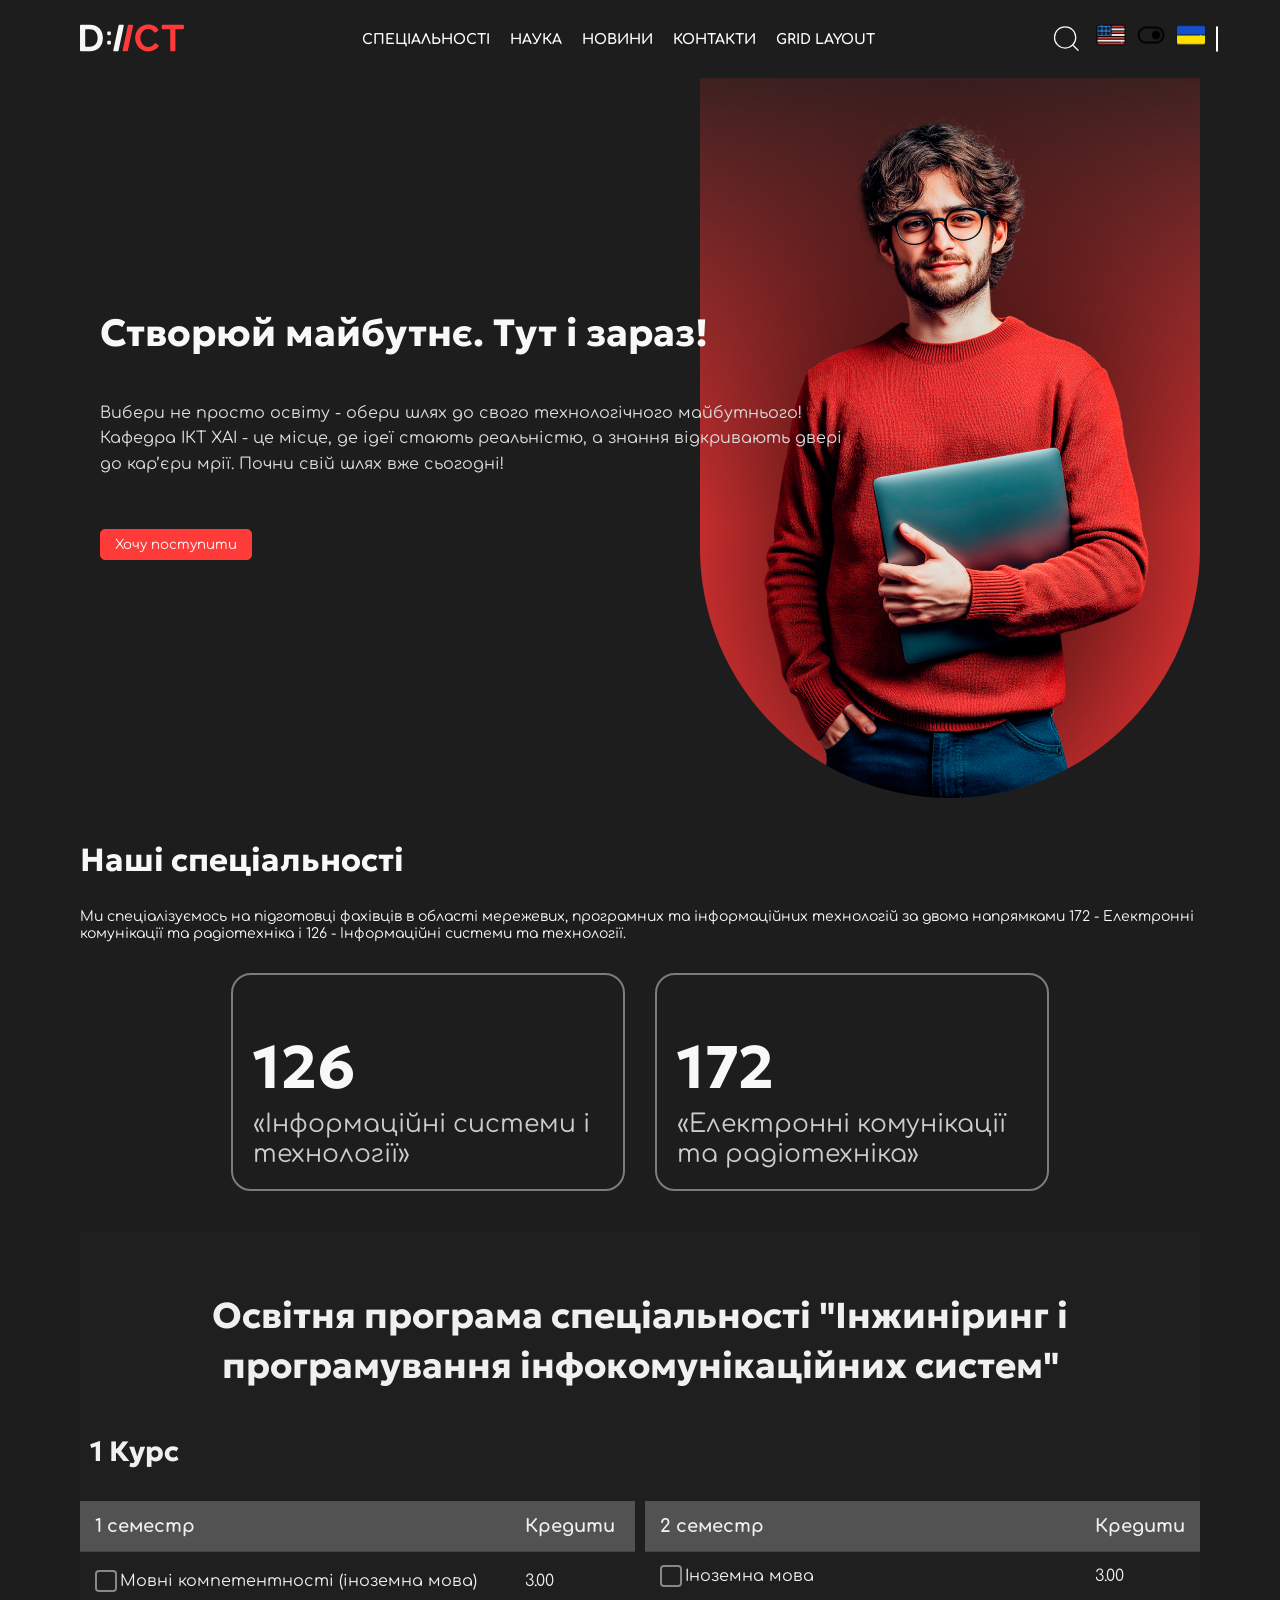
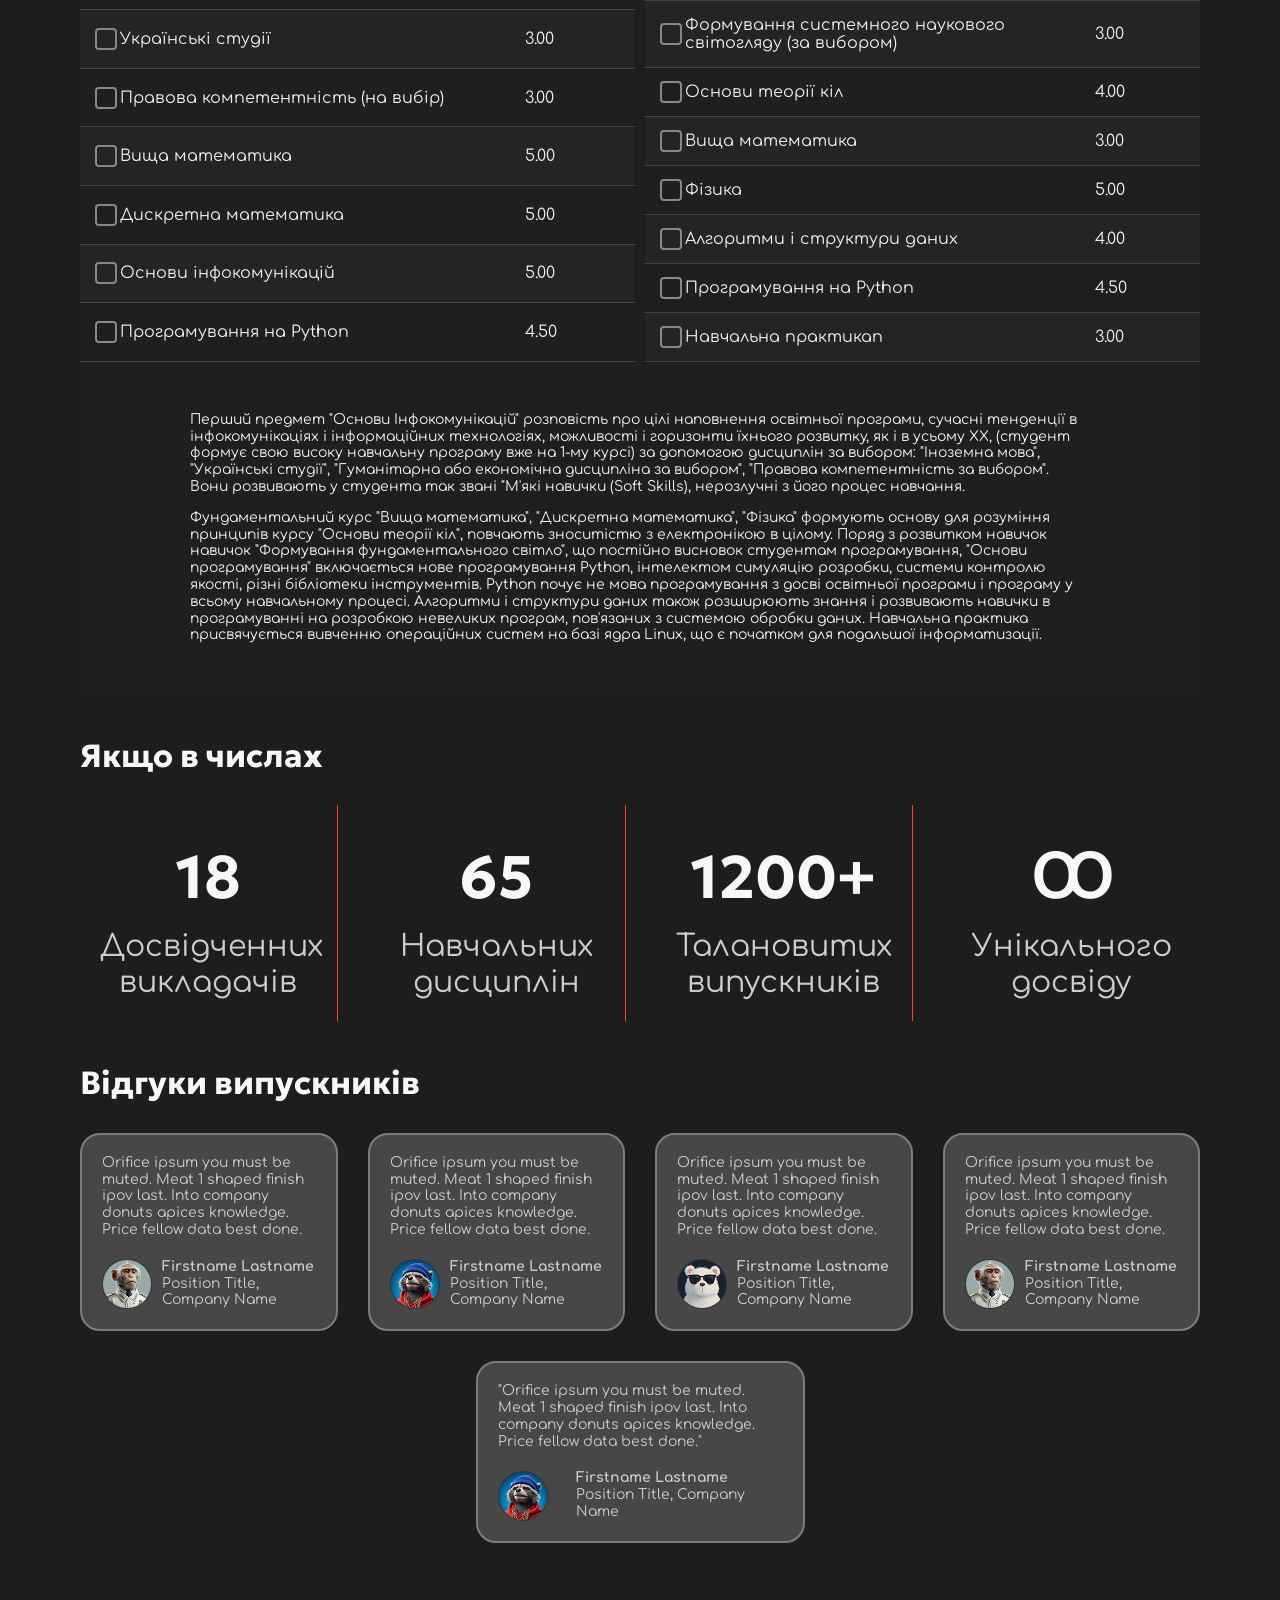
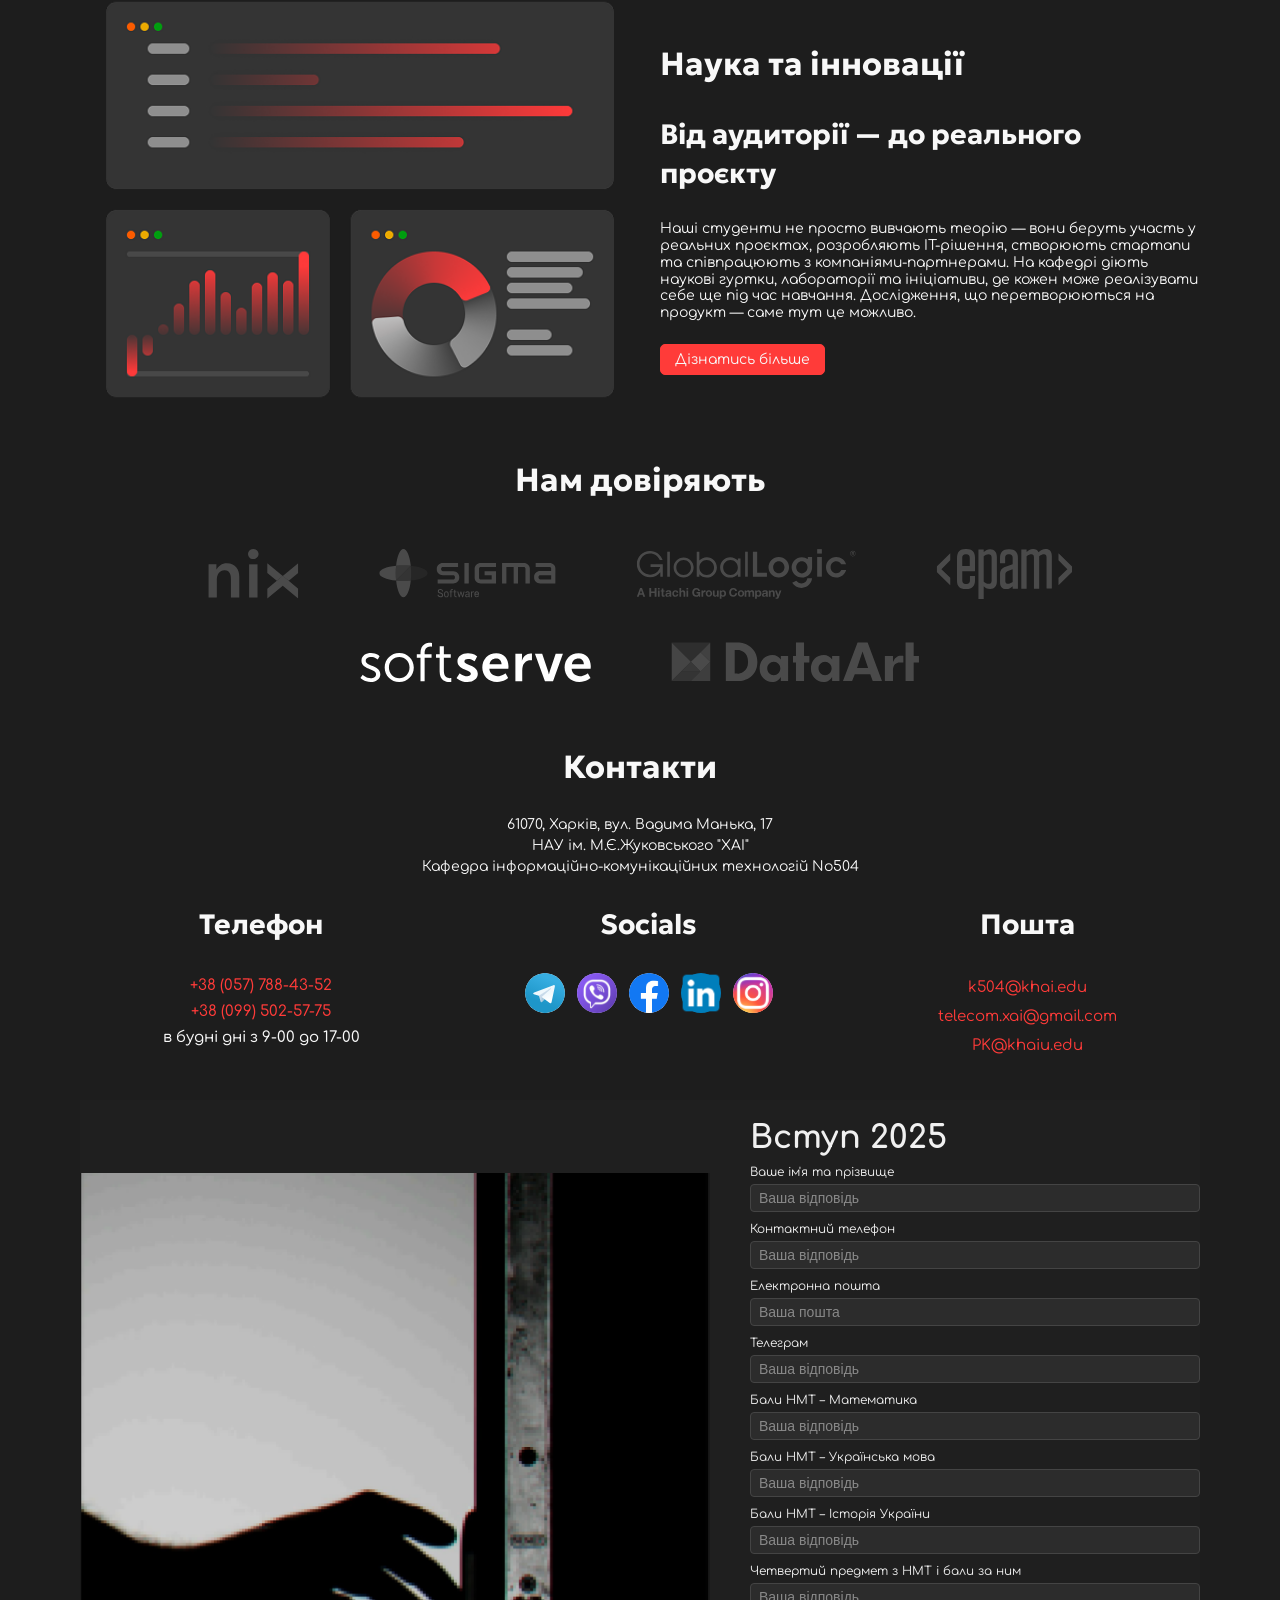
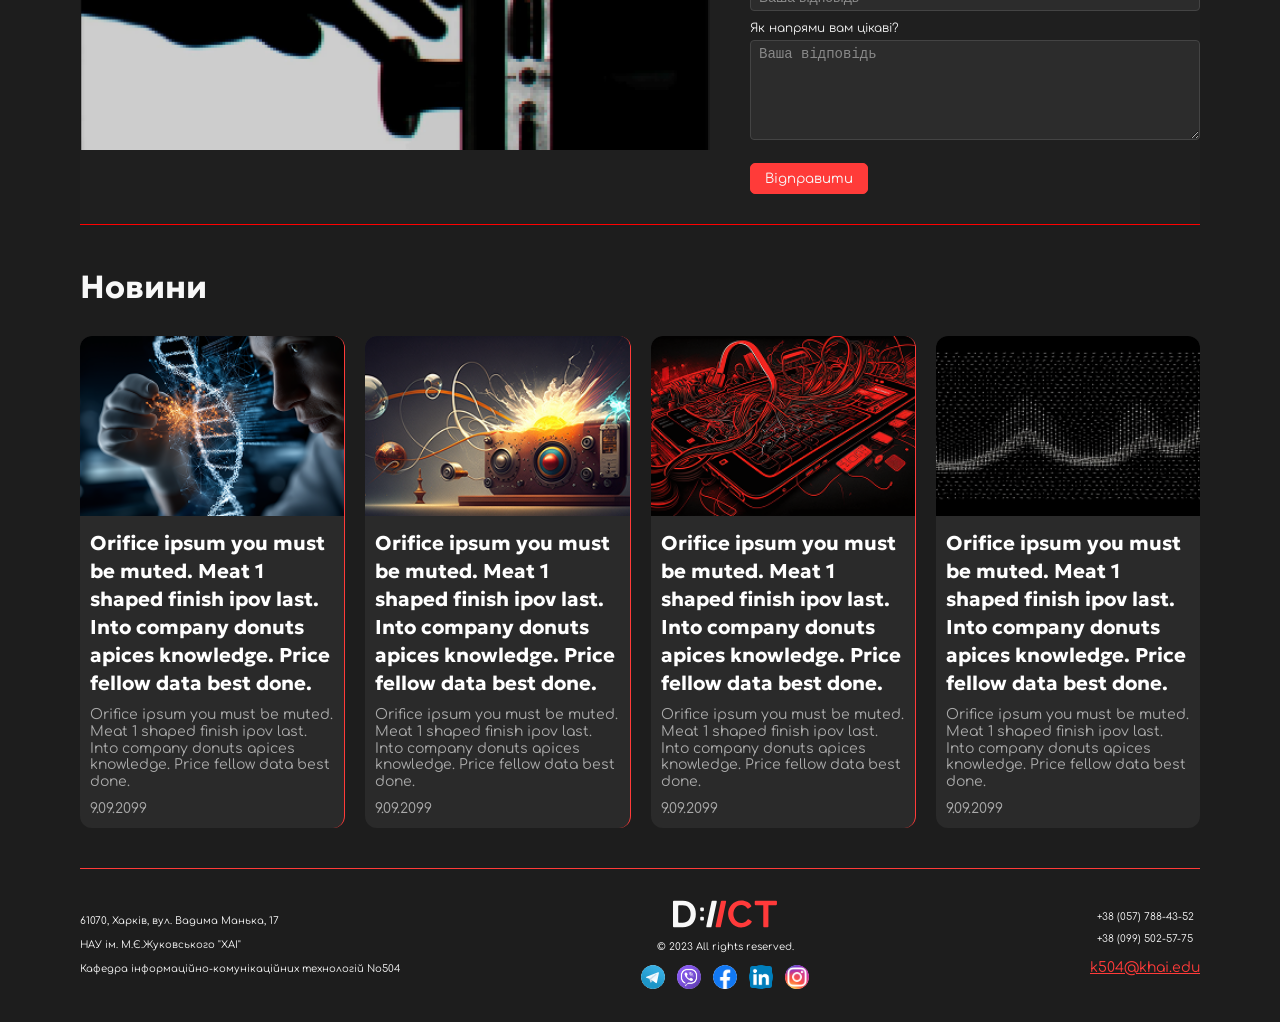
==== commit 818a5f4d: "Practical work 9: CSS Grid: created a grid layout for the side page" ====
--- a/index.html
+++ b/index.html
@@ -19,6 +19,7 @@
                 <li class="nav-item"><a href="#science">Наука</a></li>
                 <li class="nav-item"><a href="#news">Новини</a></li>
                 <li class="nav-item"><a href="#contact">Контакти</a></li>
+                <li class="nav-item"><a href="grid.html">Grid Layout</a></li>
             </ul>
         </nav>
         <div class="search">
--- a/css/main.css
+++ b/css/main.css
@@ -110,11 +110,7 @@
   width: fit-content;
   padding: 7px 14px;
   border-radius: 5px;
-<<<<<<< HEAD
-  margin: 40px 0;
-=======
   margin: 10px 0;
->>>>>>> dc032d6 (Practical work 8: Added positioning of elements (Flexbox in CSS))
   border: 1px solid var(--red-color);
   cursor: pointer;
   display: inline-block;
@@ -134,8 +130,6 @@
   outline: 2px solid var(--red-color);
 }
 
-<<<<<<< HEAD
-=======
 #banner {
   position: relative;
   margin: 0 0;
@@ -303,7 +297,6 @@
   height: 40px;
 }
 
->>>>>>> dc032d6 (Practical work 8: Added positioning of elements (Flexbox in CSS))
 header {
   padding: 20px 0;
   display: flex;
@@ -469,12 +462,6 @@
   padding: 20px;
   border-radius: 20px;
   border: 1px solid #7c7c7c;
-<<<<<<< HEAD
-}
-
-#in-numbers .cards-wrapper .card {
-  padding: 10px;
-=======
   padding: 20px;
   text-align: center;
   flex: 1;
@@ -507,7 +494,6 @@
 }
 
 #in-numbers .cards-wrapper .card {
->>>>>>> dc032d6 (Practical work 8: Added positioning of elements (Flexbox in CSS))
   border-right: 1px solid #ff3b39;
 }
 #in-numbers .cards-wrapper .card:last-child {
@@ -537,15 +523,12 @@
   justify-content: center;
 }
 #news .news-cards .news-card {
-<<<<<<< HEAD
-=======
   flex: 1;
   min-width: 250px;
   max-width: 300px;
   background: #2a2a2a;
   border-radius: 12px;
   overflow: hidden;
->>>>>>> dc032d6 (Practical work 8: Added positioning of elements (Flexbox in CSS))
   border-right: 1px solid #ff3b39;
 }
 #news .news-cards .news-card:last-child {
@@ -580,8 +563,6 @@
   padding: 20px;
   border-radius: 20px;
   border: 1px solid #7c7c7c;
-<<<<<<< HEAD
-=======
   padding: 20px;
   text-align: center;
   flex: 1;
@@ -648,7 +629,6 @@
   color: #f0f0f0;
   font-size: 12px;
   margin-bottom: 5px;
-  text-shadow: 0 0 2px rgba(0, 188, 212, 0.5);
 }
 .form-section .form-item input[type=text],
 .form-section .form-item input[type=email],
@@ -783,7 +763,148 @@
   content: "";
   margin: 1em 0;
   display: block;
->>>>>>> dc032d6 (Practical work 8: Added positioning of elements (Flexbox in CSS))
+}
+
+body {
+  font-family: "Comfortaa", sans-serif;
+  background: var(--primary-color);
+  color: var(--primary-text-color);
+  max-width: 80em;
+  margin: 0 auto;
+  padding: 0 20px;
+}
+
+.page-content-wrapper {
+  display: grid;
+  grid-template-areas: "header" "navigation" "main-content-area" "footer";
+  min-height: 100vh;
+  grid-template-rows: auto auto 1fr auto;
+}
+
+.header {
+  grid-area: header;
+}
+
+.navigation {
+  grid-area: navigation;
+}
+
+.page-content-wrapper {
+  grid-area: main-content-area;
+}
+
+.footer {
+  grid-area: footer;
+}
+
+.header {
+  display: grid;
+  grid-template-columns: auto 1fr auto auto;
+  align-items: center;
+  padding: 20px;
+}
+.header .logo {
+  grid-column: 1;
+}
+.header .main-nav {
+  grid-column: 2;
+  display: flex;
+  justify-content: flex-end;
+  gap: 25px;
+}
+
+.main-content {
+  padding: 10px;
+}
+
+.grid-container {
+  display: grid;
+  grid-template-columns: 1fr 200px;
+  gap: 20px;
+  margin: 20px 20px 0;
+}
+
+.main-section {
+  padding: 20px;
+  margin: 0;
+  background-color: #2c2c2c;
+}
+.main-section h3 {
+  margin: 0;
+}
+
+.sidebar {
+  padding: 5px;
+  background-color: #2c2c2c;
+}
+.sidebar h3 {
+  margin: 0;
+  padding: 0;
+  text-align: center;
+}
+.sidebar .sidebar-item-wrapper {
+  display: grid;
+  grid-template-columns: 1fr;
+  gap: 10px;
+  justify-items: stretch;
+}
+.sidebar .sidebar-item-wrapper .sidebar-item {
+  text-align: center;
+  border: 2px solid #7c7c7c;
+  border-radius: 10px;
+  background-color: #474747;
+  padding: 10px;
+}
+.sidebar .sidebar-item-wrapper .sidebar-item-info {
+  margin-top: 20px;
+  display: grid;
+  grid-template-columns: 25% 1fr;
+  align-items: center;
+  gap: 10px;
+}
+.sidebar .sidebar-item-wrapper .sidebar-item-info .image-container {
+  display: block;
+  text-align: center;
+  width: 100%;
+}
+.sidebar .sidebar-item-wrapper .reviewer-name {
+  font-weight: 700;
+}
+.sidebar .sidebar-item-wrapper p {
+  font-size: 14px;
+  text-align: left;
+  margin: 0 0;
+  color: #ccc;
+}
+
+.gallery-title {
+  text-align: center;
+}
+
+.image-gallery {
+  display: grid;
+  grid-template-columns: repeat(4, 1fr);
+  gap: 10px;
+  margin: 0 15px 15px 15px;
+}
+
+.gallery-item {
+  height: 150px;
+  width: 150px;
+  display: flex;
+  justify-content: center;
+  align-items: center;
+  font-size: 2em;
+  border: 1px solid #999;
+  margin: 20px;
+}
+.gallery-item img {
+  height: 150px;
+  width: 150px;
+}
+
+footer {
+  border-top: 1px solid #ff3b39;
 }
 
 /*# sourceMappingURL=main.css.map */
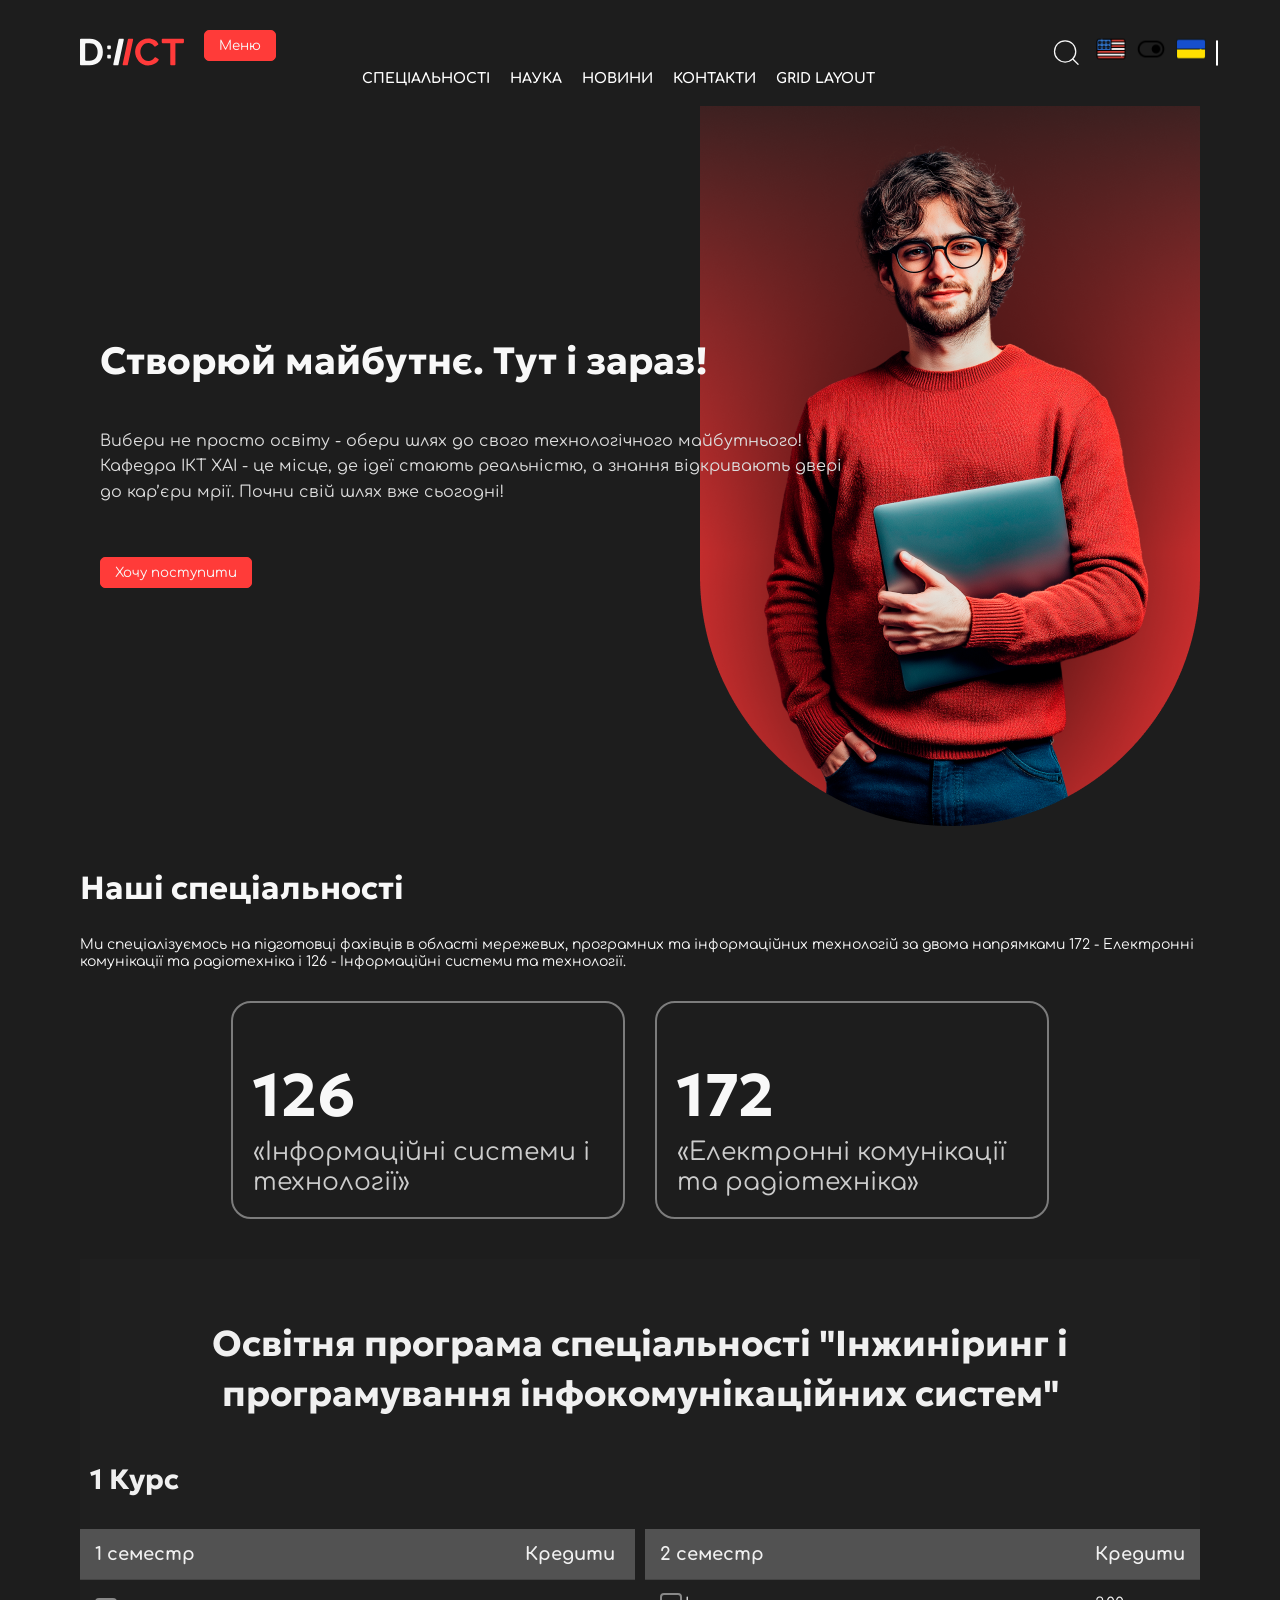
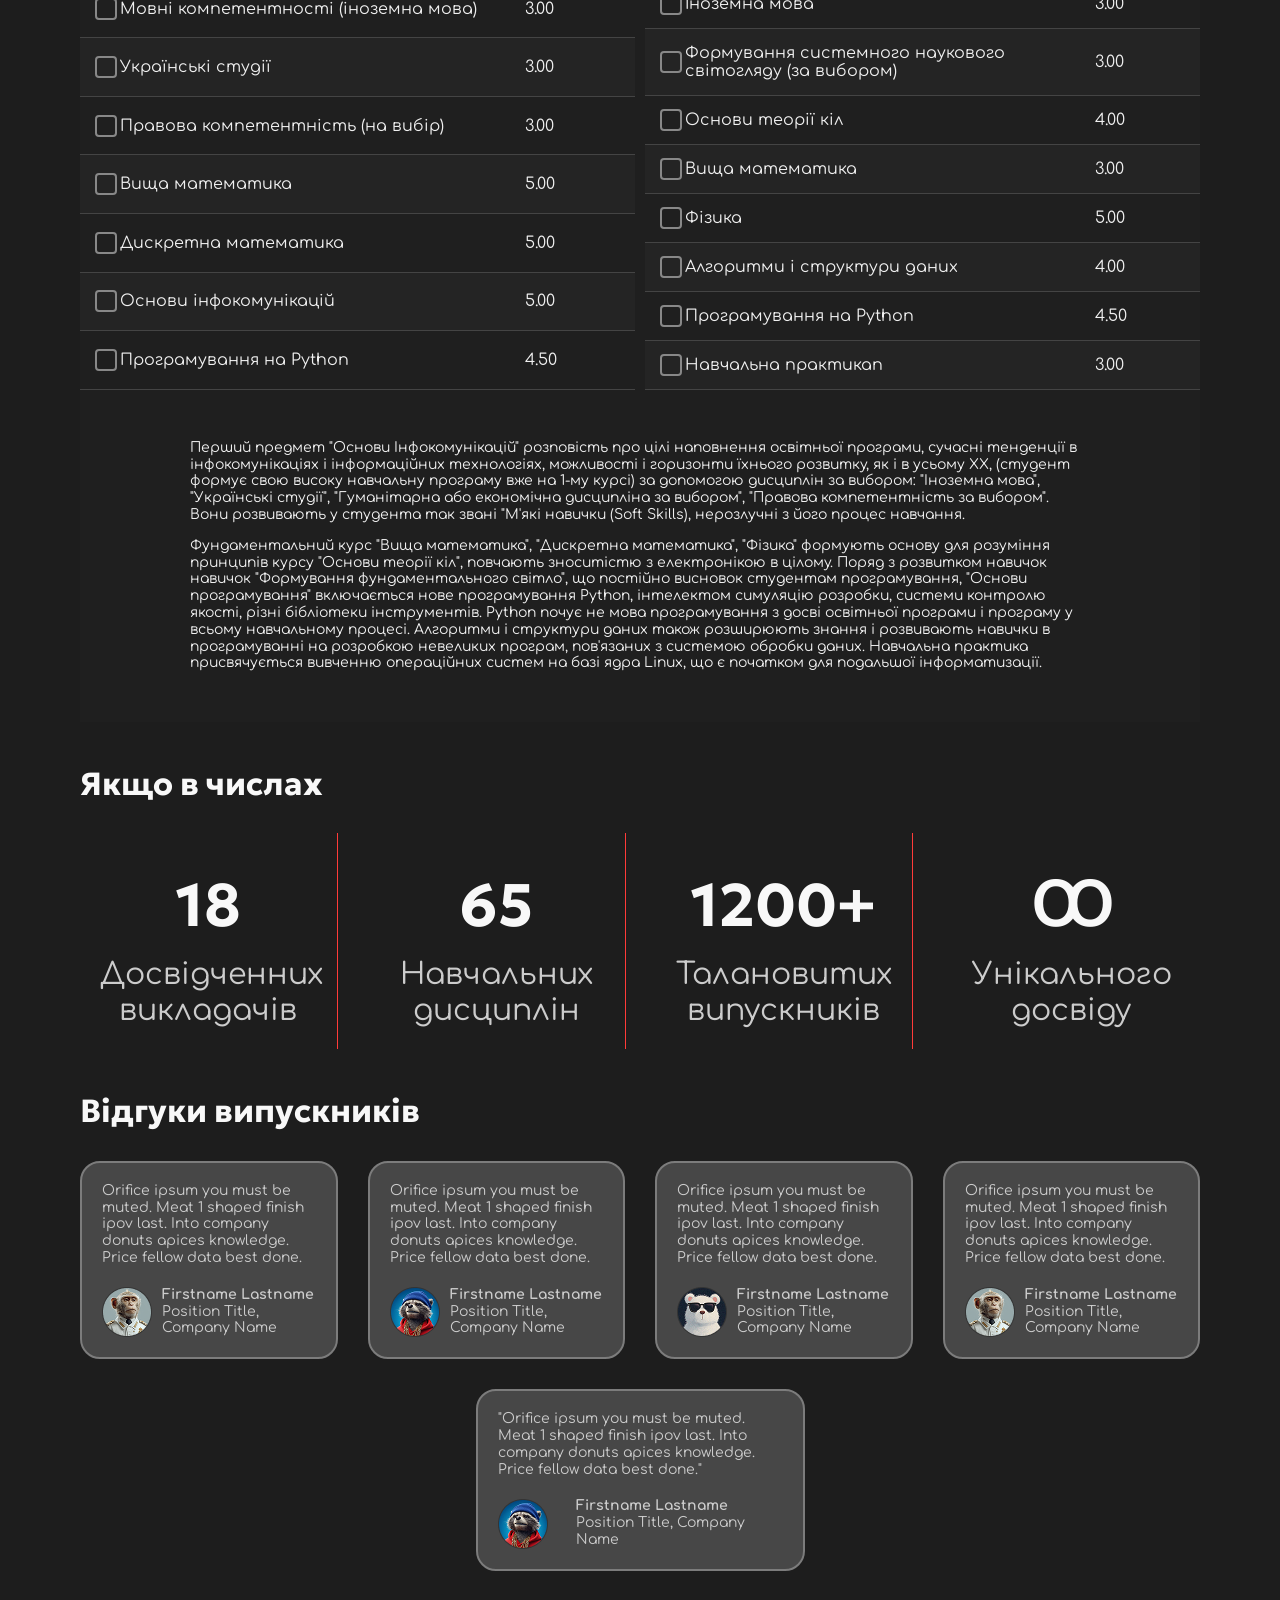
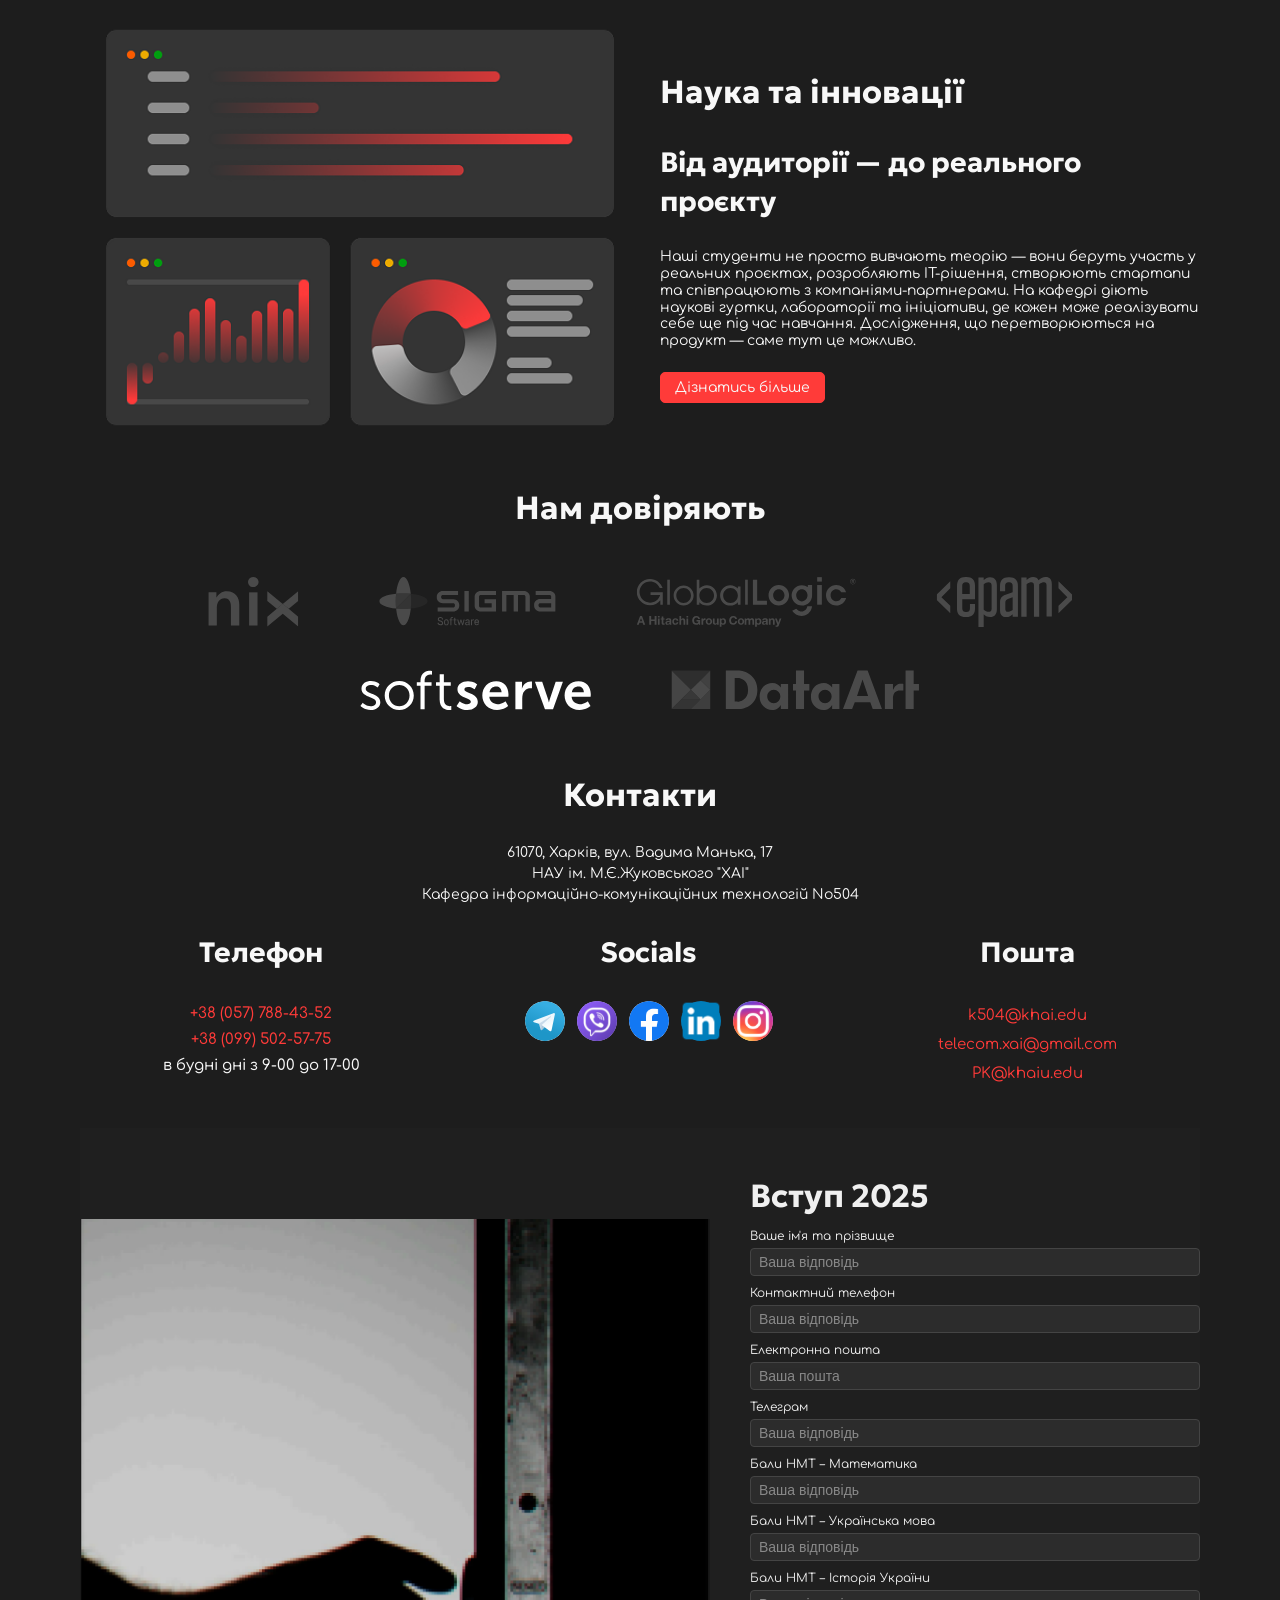
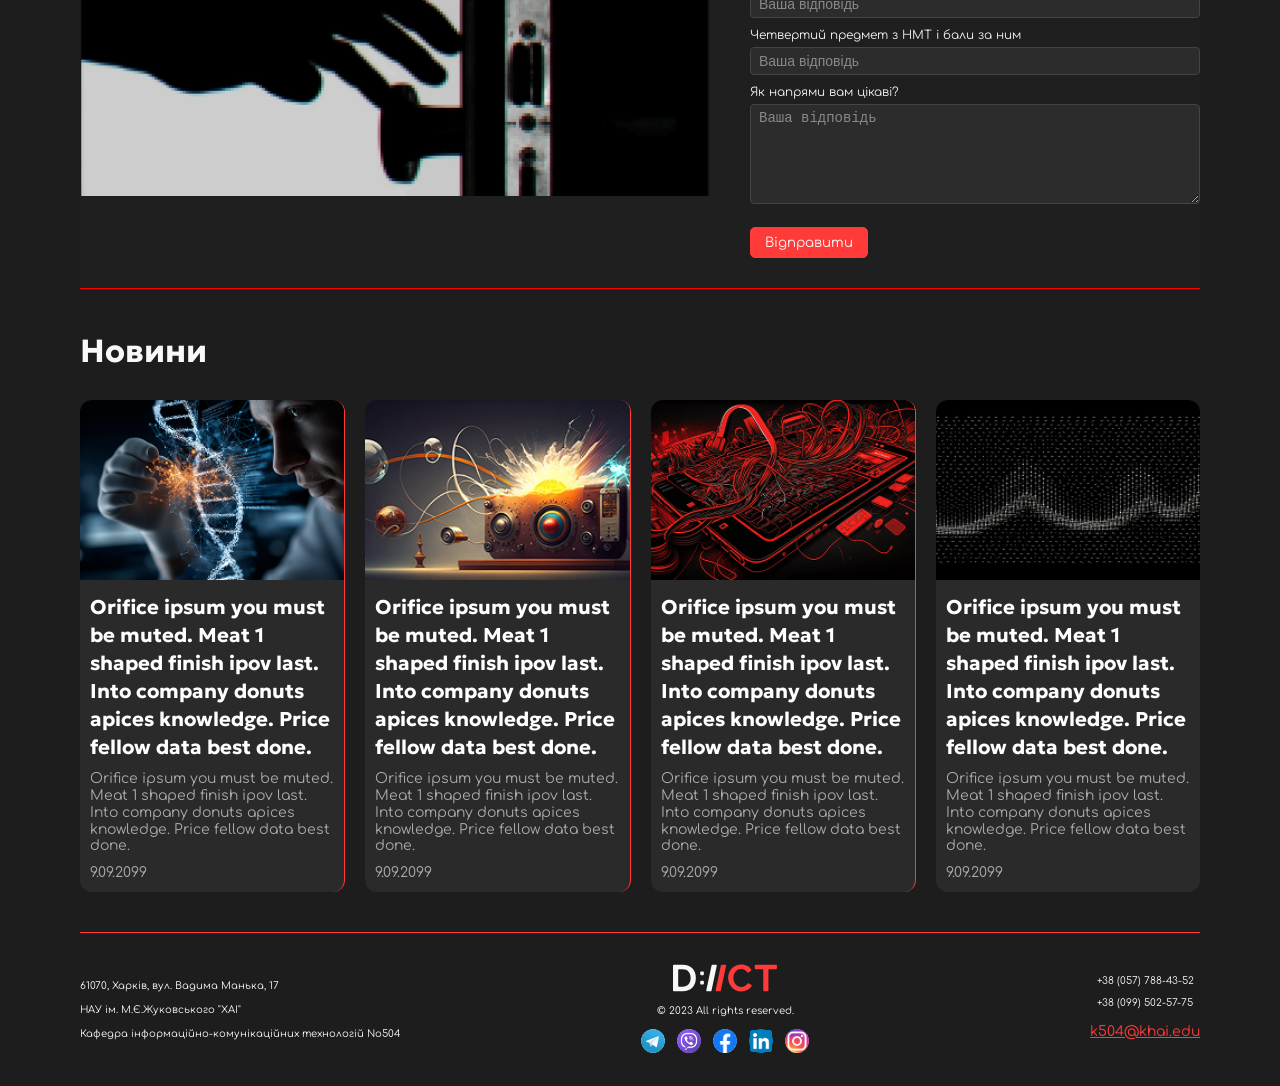
==== commit 088b7e32: "Practical work #10: Media queries, percentage and flexible units added # Conflicts: #	grid.html #	sc" ====
--- a/index.html
+++ b/index.html
@@ -3,7 +3,7 @@
 <head>
     <meta charset="UTF-8">
     <meta name="viewport"
-          content="width=device-width, user-scalable=no, initial-scale=1.0, maximum-scale=1.0, minimum-scale=1.0">
+          content="width=device-width, initial-scale=1.0">
     <meta http-equiv="X-UA-Compatible" content="ie=edge">
     <title>Homepage | Department of Information and Communication Technologies </title>
     <link rel="stylesheet" href="css/main.css">
@@ -14,6 +14,9 @@
             <a href="index.html"><img src="images/logo.svg"></a>
         </div>
         <nav class="main-nav">
+            <div class="burger-menu">
+                <button class="menu-toggle button">Меню</button>
+            </div>
             <ul class="nav-menu">
                 <li class="nav-item"><a href="#specialties">Спеціальності</a></li>
                 <li class="nav-item"><a href="#science">Наука</a></li>
@@ -344,7 +347,7 @@
                 <img src="images/form-img.png" alt="form image" class="form-image">
             </div>
             <div class="form-wrapper">
-                <div class="form-title">Вступ 2025</div>
+                <h2 class="form-title">Вступ 2025</h2>
                 <form class="webform-submission-form">
 
                     <div class="form-item form-type-textfield">
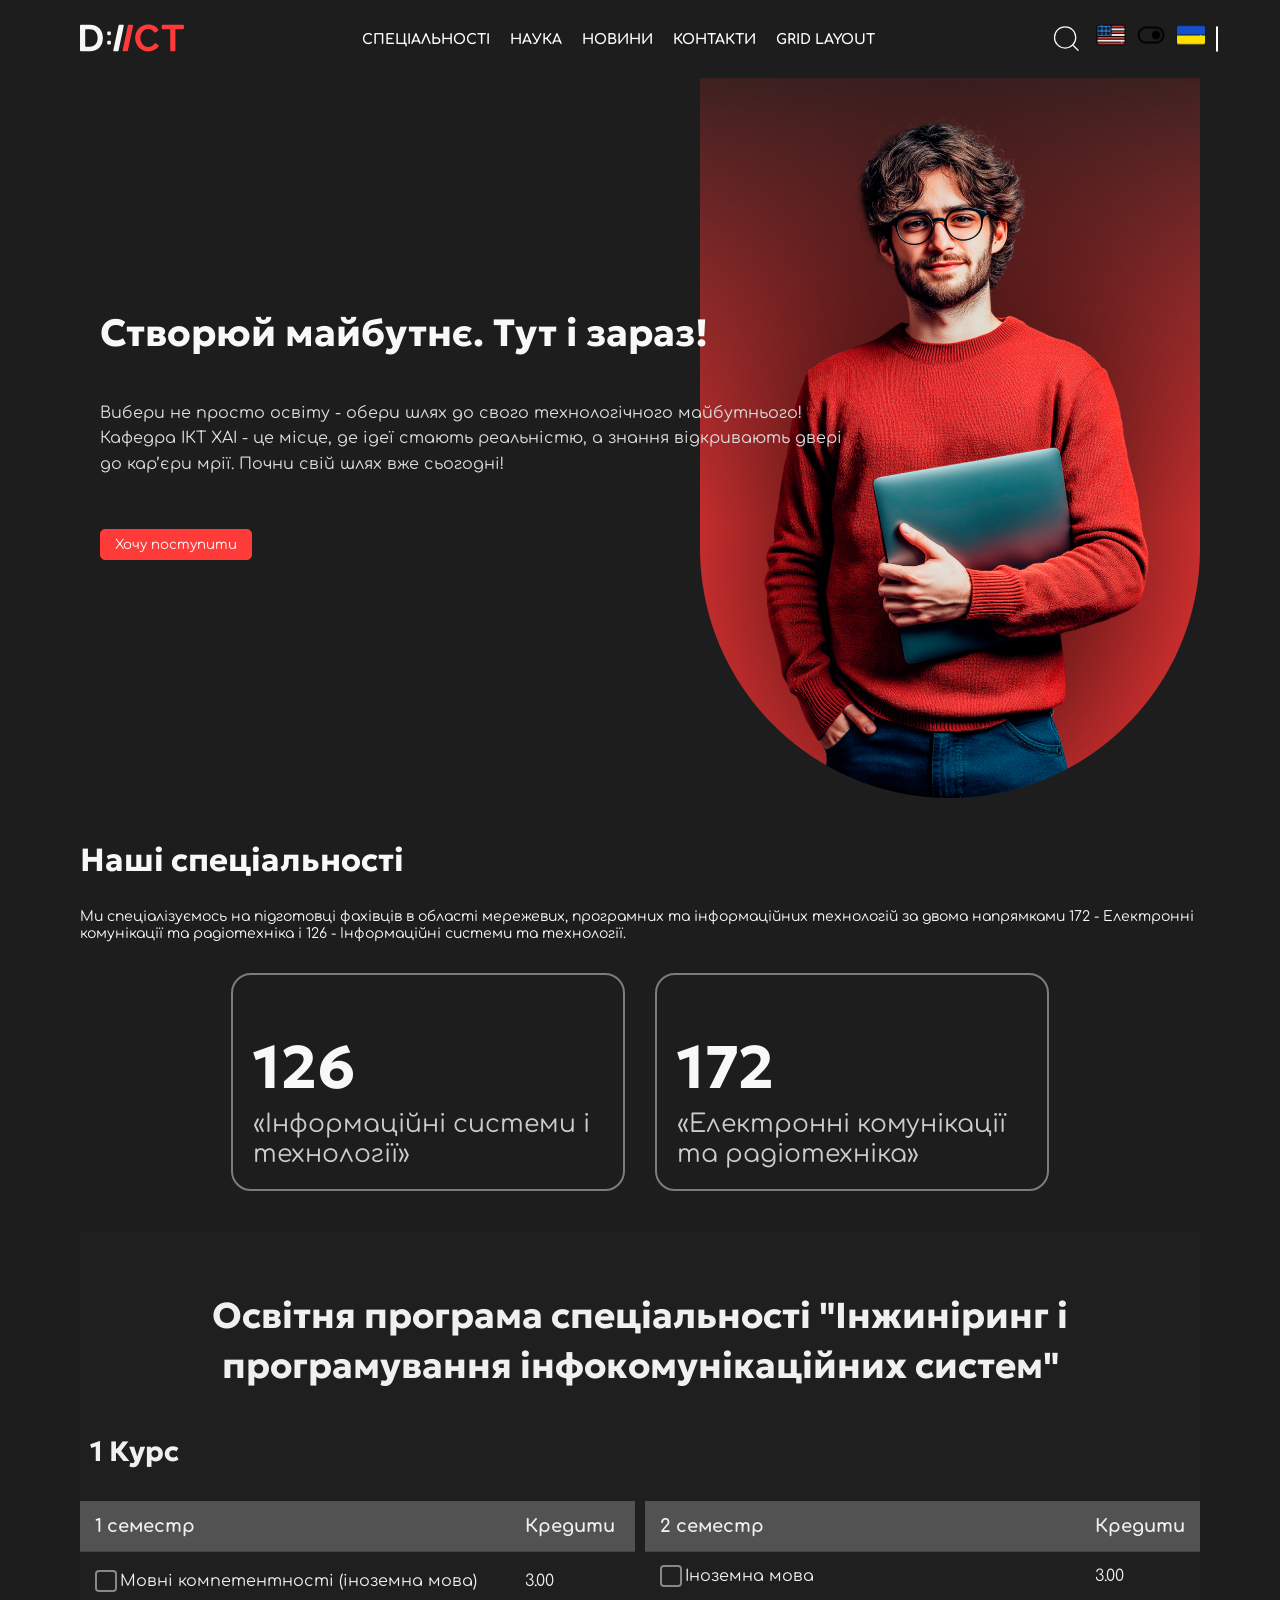
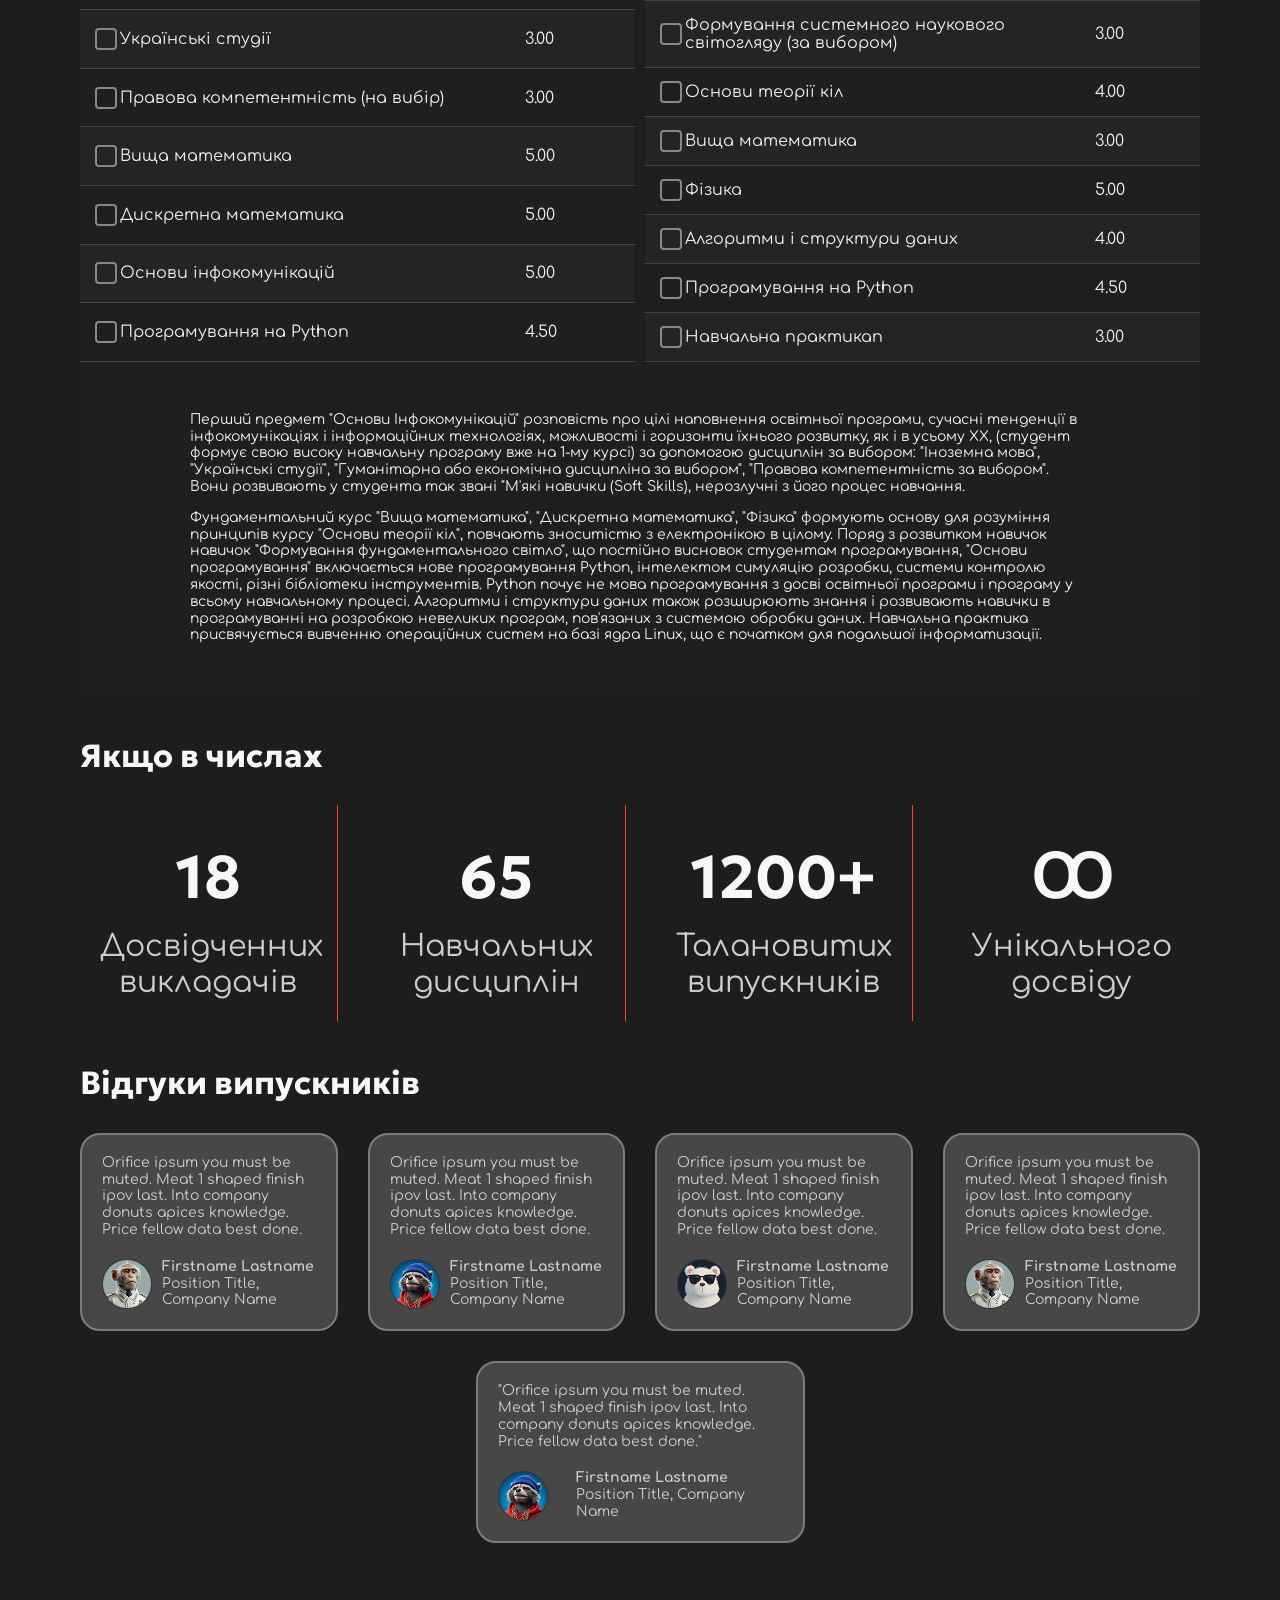
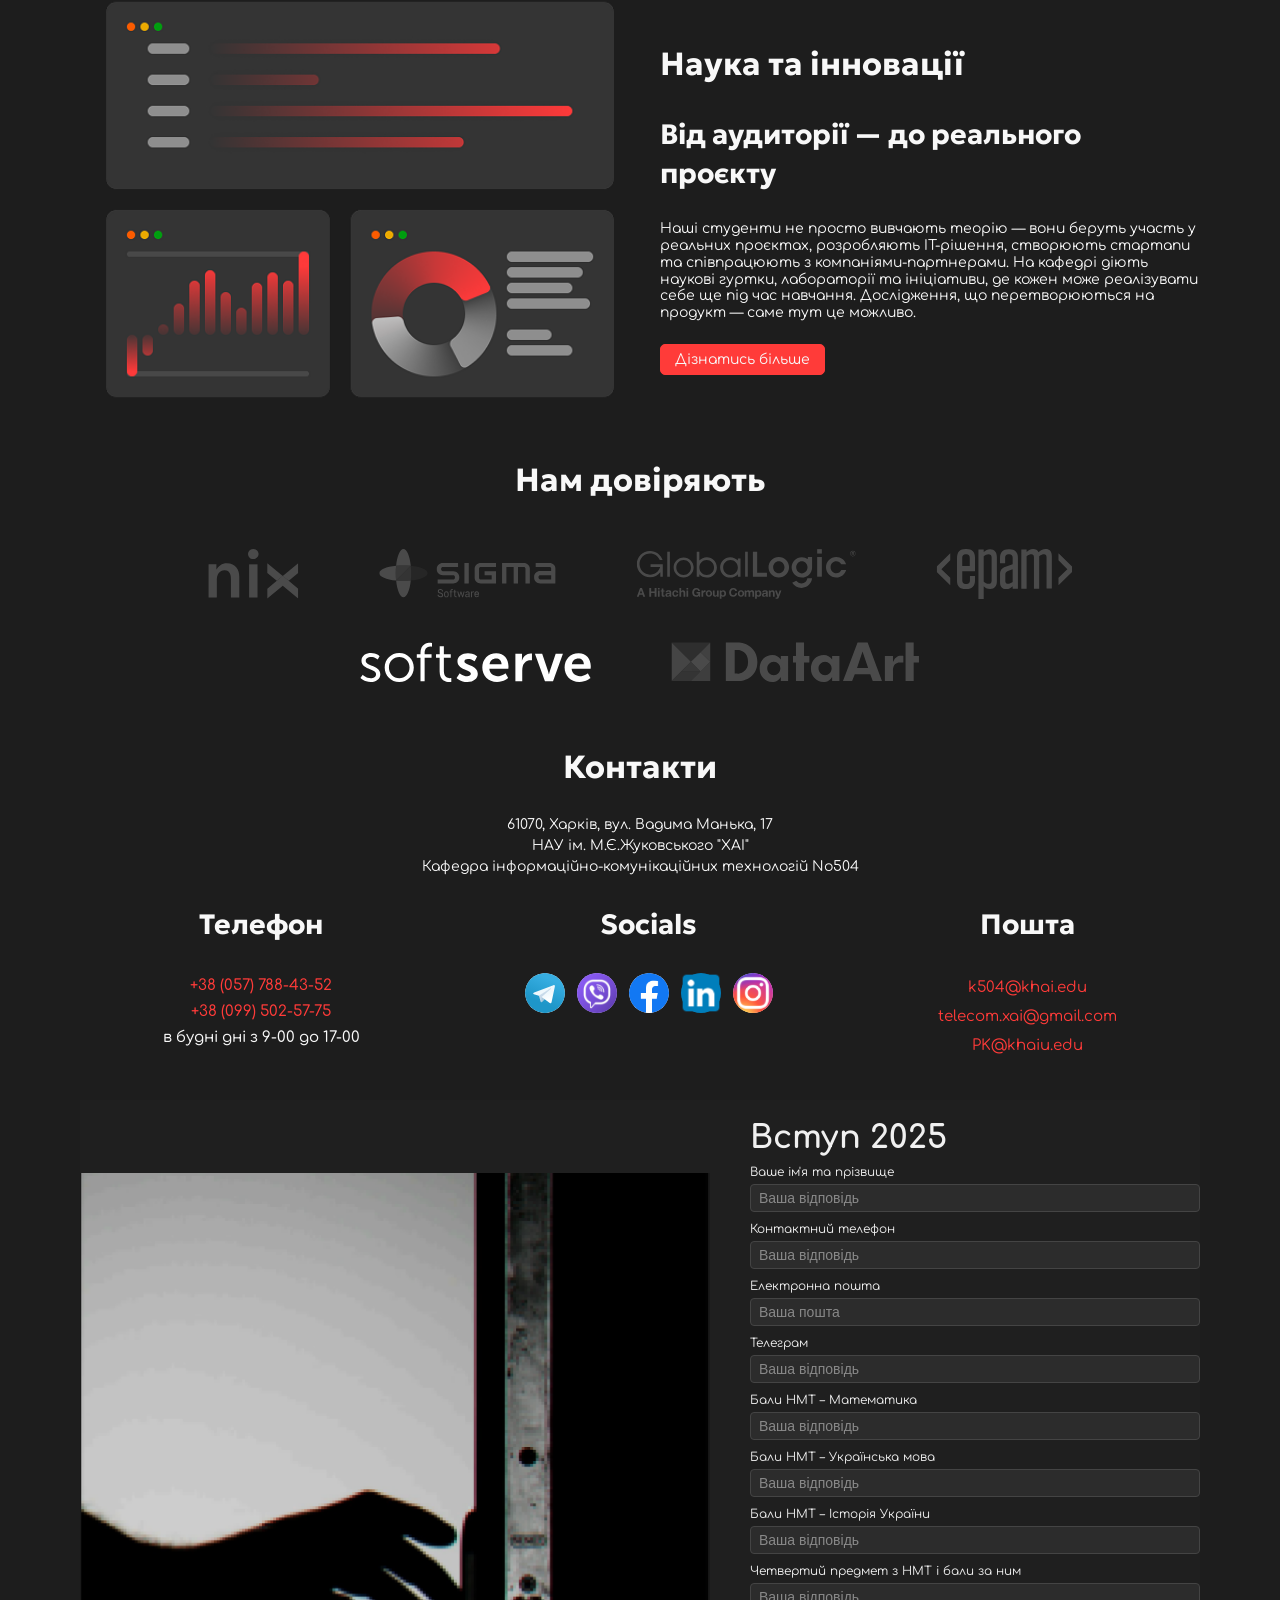
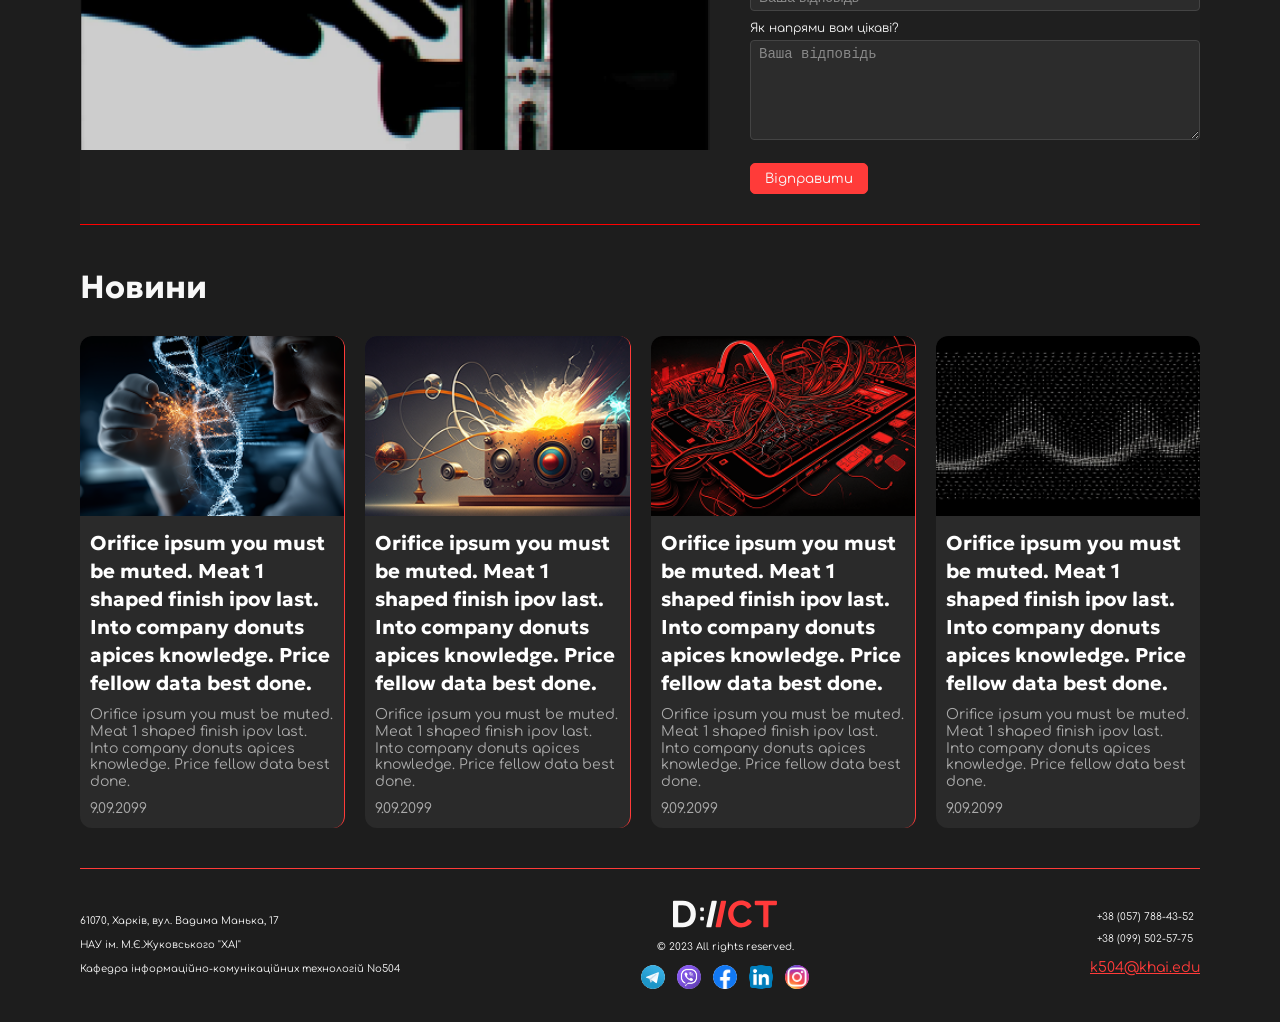
==== commit d80a0994: "Merge pull request #10 from TurbaiVadym/feature/pr9 Practical work 9: CSS Grid: created a grid layou" ====
--- a/index.html
+++ b/index.html
@@ -3,7 +3,7 @@
 <head>
     <meta charset="UTF-8">
     <meta name="viewport"
-          content="width=device-width, initial-scale=1.0">
+          content="width=device-width, user-scalable=no, initial-scale=1.0, maximum-scale=1.0, minimum-scale=1.0">
     <meta http-equiv="X-UA-Compatible" content="ie=edge">
     <title>Homepage | Department of Information and Communication Technologies </title>
     <link rel="stylesheet" href="css/main.css">
@@ -14,9 +14,6 @@
             <a href="index.html"><img src="images/logo.svg"></a>
         </div>
         <nav class="main-nav">
-            <div class="burger-menu">
-                <button class="menu-toggle button">Меню</button>
-            </div>
             <ul class="nav-menu">
                 <li class="nav-item"><a href="#specialties">Спеціальності</a></li>
                 <li class="nav-item"><a href="#science">Наука</a></li>
@@ -347,7 +344,7 @@
                 <img src="images/form-img.png" alt="form image" class="form-image">
             </div>
             <div class="form-wrapper">
-                <h2 class="form-title">Вступ 2025</h2>
+                <div class="form-title">Вступ 2025</div>
                 <form class="webform-submission-form">
 
                     <div class="form-item form-type-textfield">
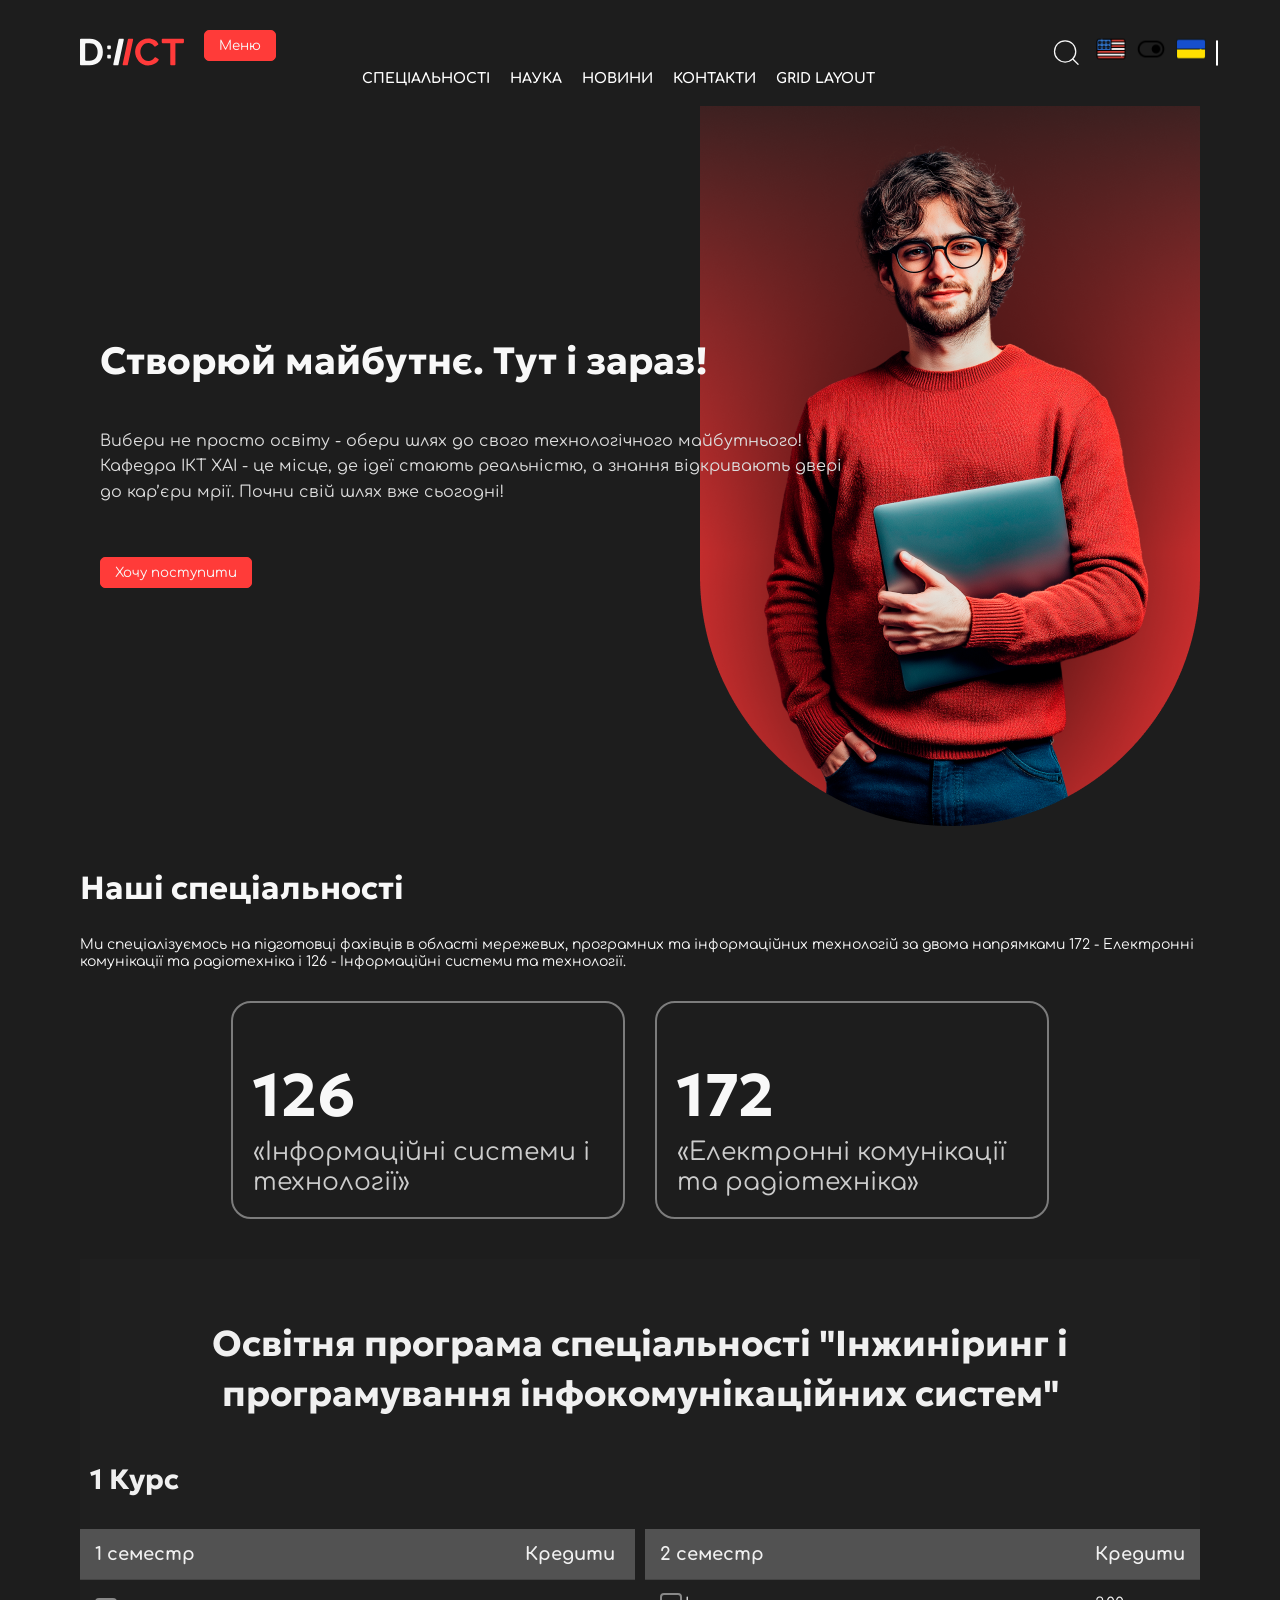
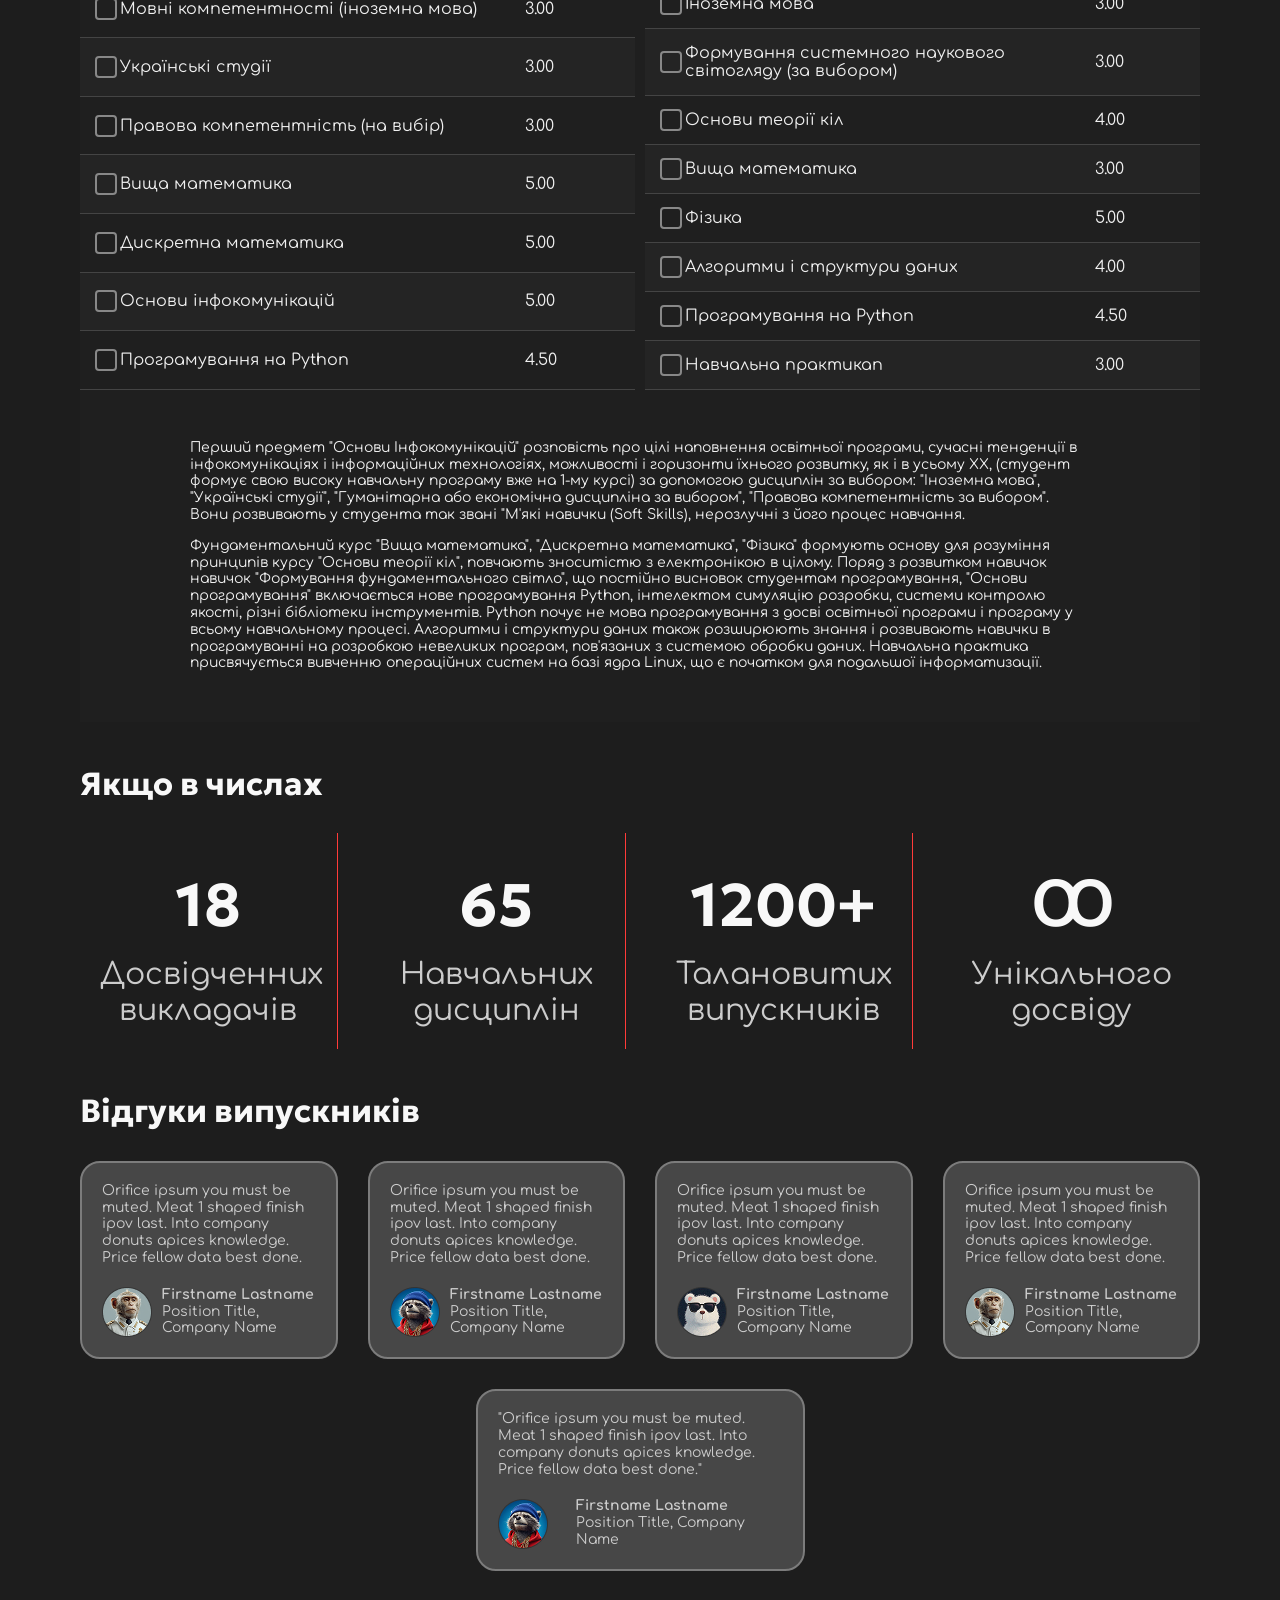
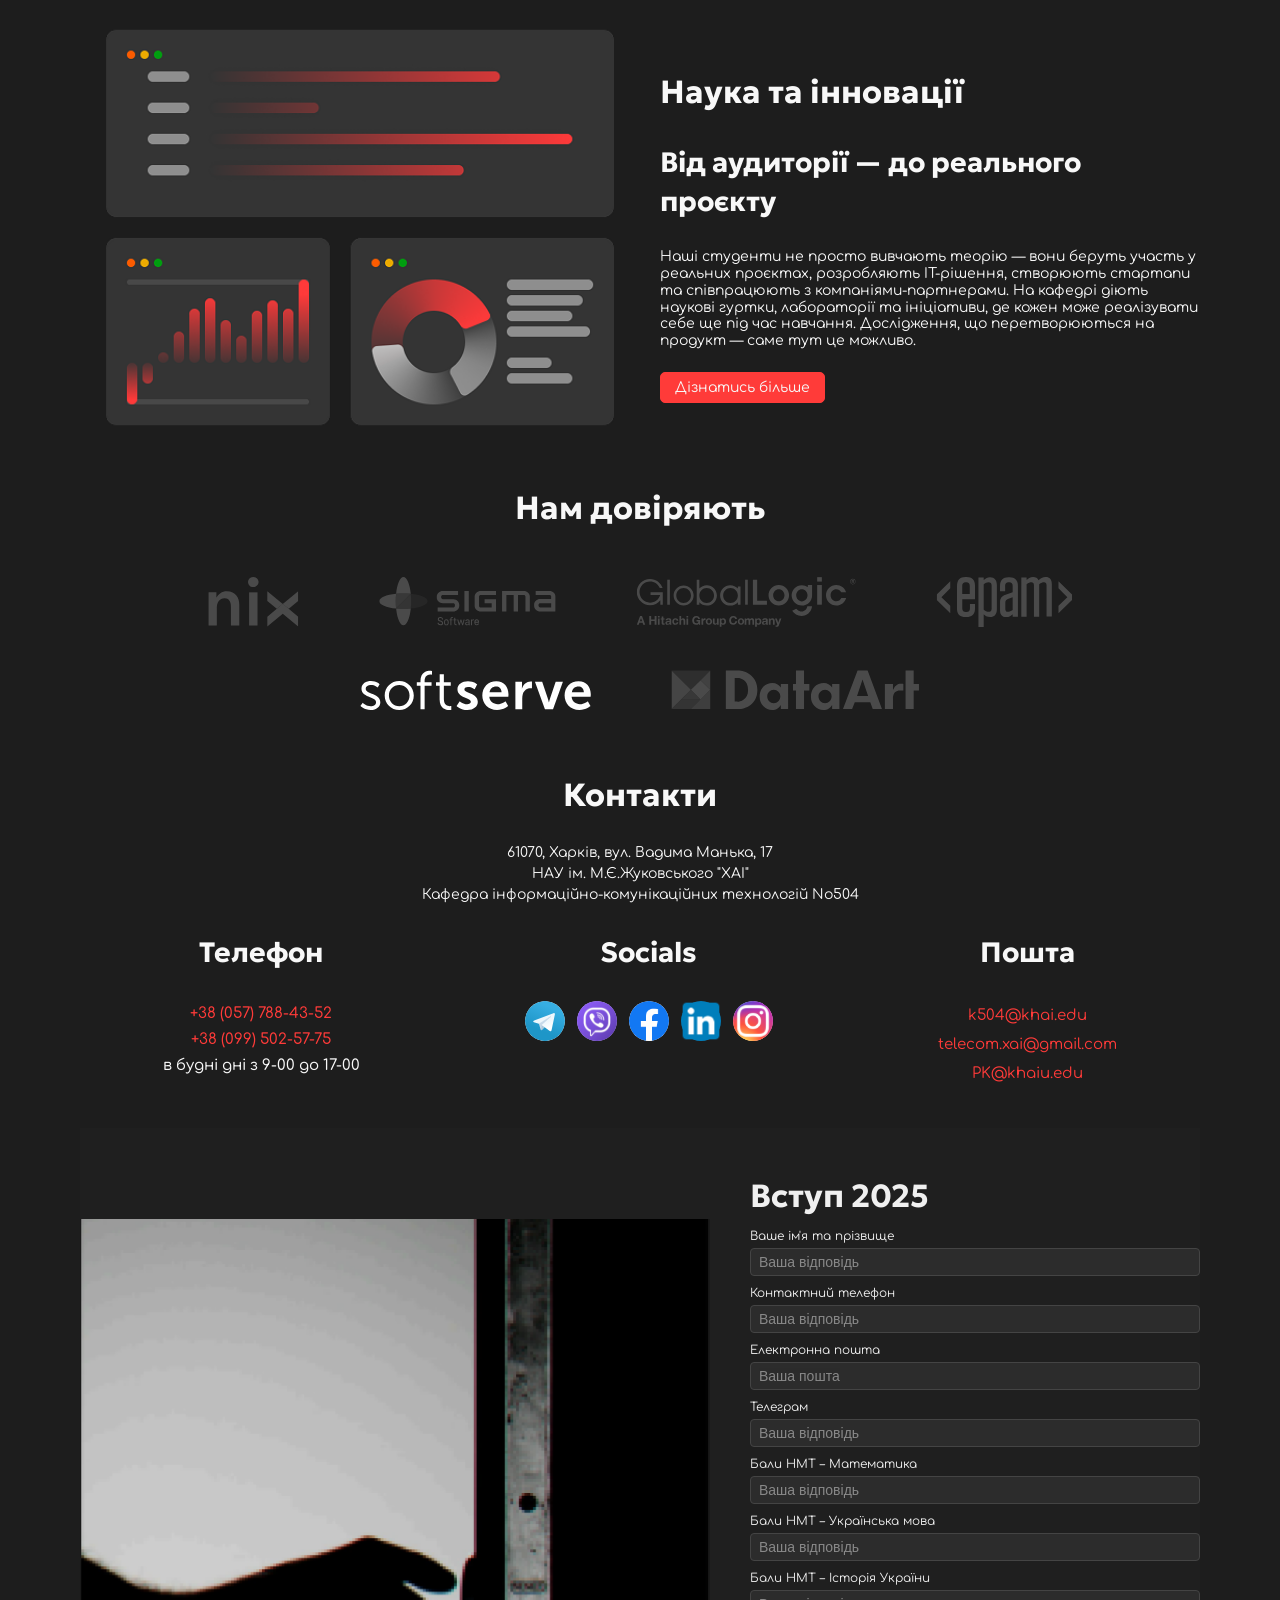
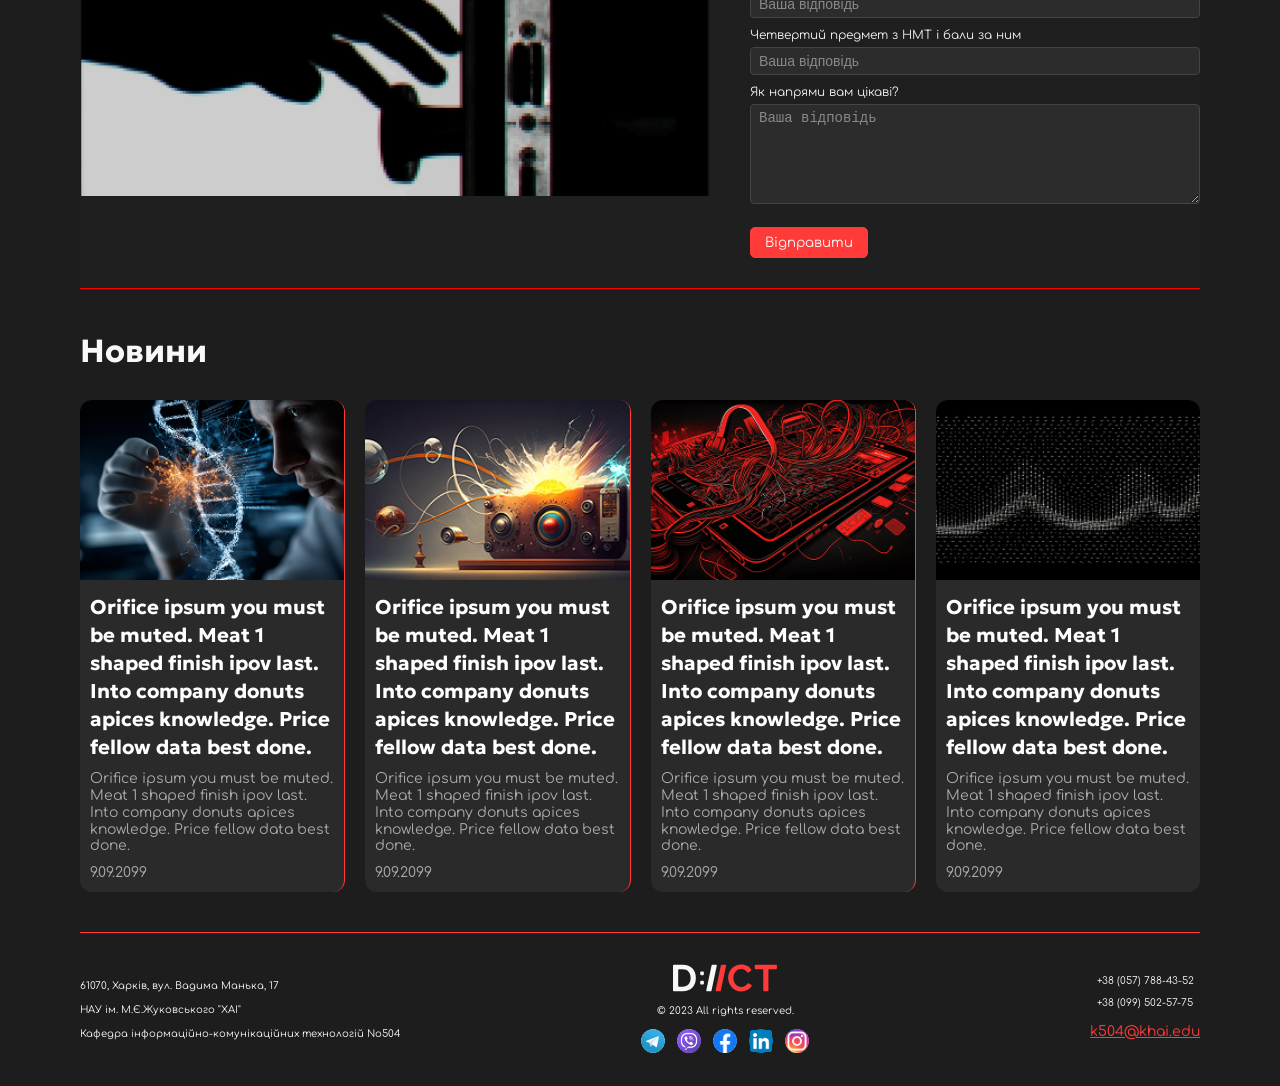
==== commit 89c503e3: "Merge pull request #11 from TurbaiVadym/feature/pr10 Practical work #10: Media queries, percentage a" ====
--- a/index.html
+++ b/index.html
@@ -3,7 +3,7 @@
 <head>
     <meta charset="UTF-8">
     <meta name="viewport"
-          content="width=device-width, user-scalable=no, initial-scale=1.0, maximum-scale=1.0, minimum-scale=1.0">
+          content="width=device-width, initial-scale=1.0">
     <meta http-equiv="X-UA-Compatible" content="ie=edge">
     <title>Homepage | Department of Information and Communication Technologies </title>
     <link rel="stylesheet" href="css/main.css">
@@ -14,6 +14,9 @@
             <a href="index.html"><img src="images/logo.svg"></a>
         </div>
         <nav class="main-nav">
+            <div class="burger-menu">
+                <button class="menu-toggle button">Меню</button>
+            </div>
             <ul class="nav-menu">
                 <li class="nav-item"><a href="#specialties">Спеціальності</a></li>
                 <li class="nav-item"><a href="#science">Наука</a></li>
@@ -344,7 +347,7 @@
                 <img src="images/form-img.png" alt="form image" class="form-image">
             </div>
             <div class="form-wrapper">
-                <div class="form-title">Вступ 2025</div>
+                <h2 class="form-title">Вступ 2025</h2>
                 <form class="webform-submission-form">
 
                     <div class="form-item form-type-textfield">
